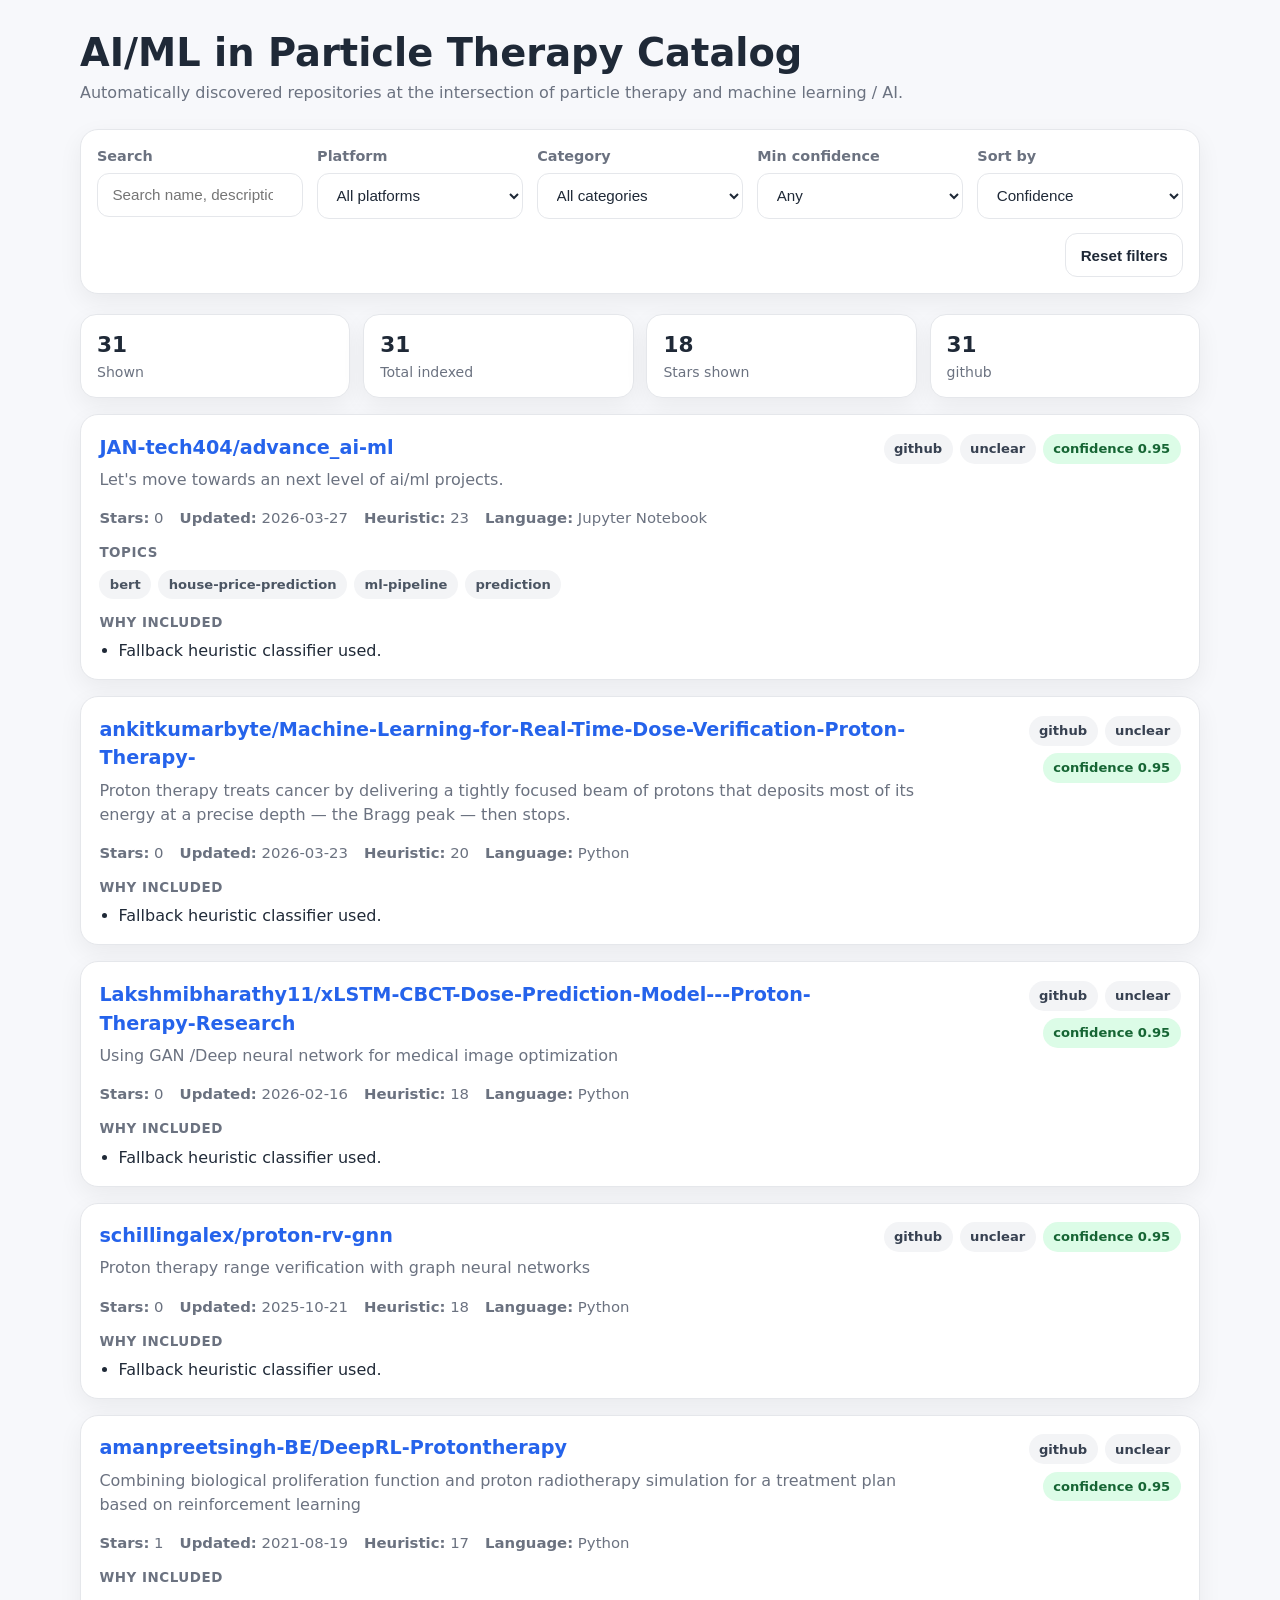
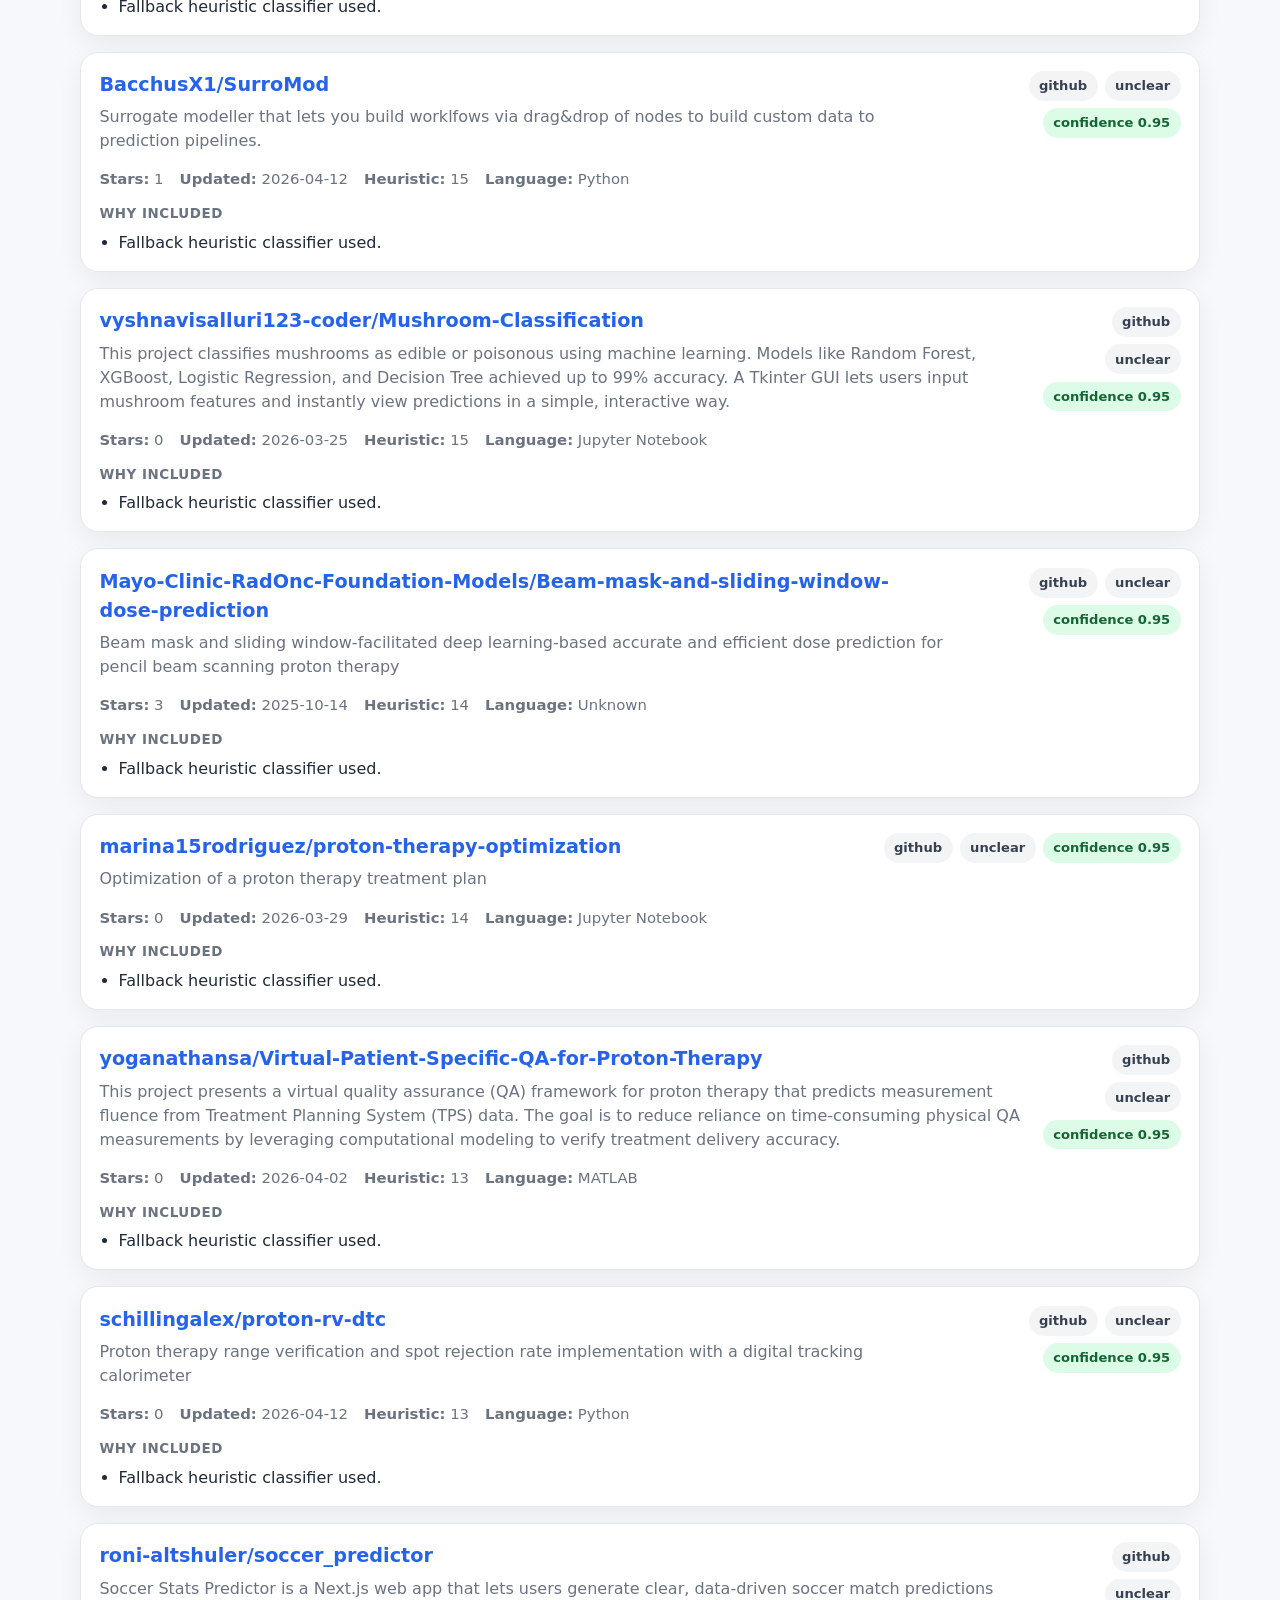
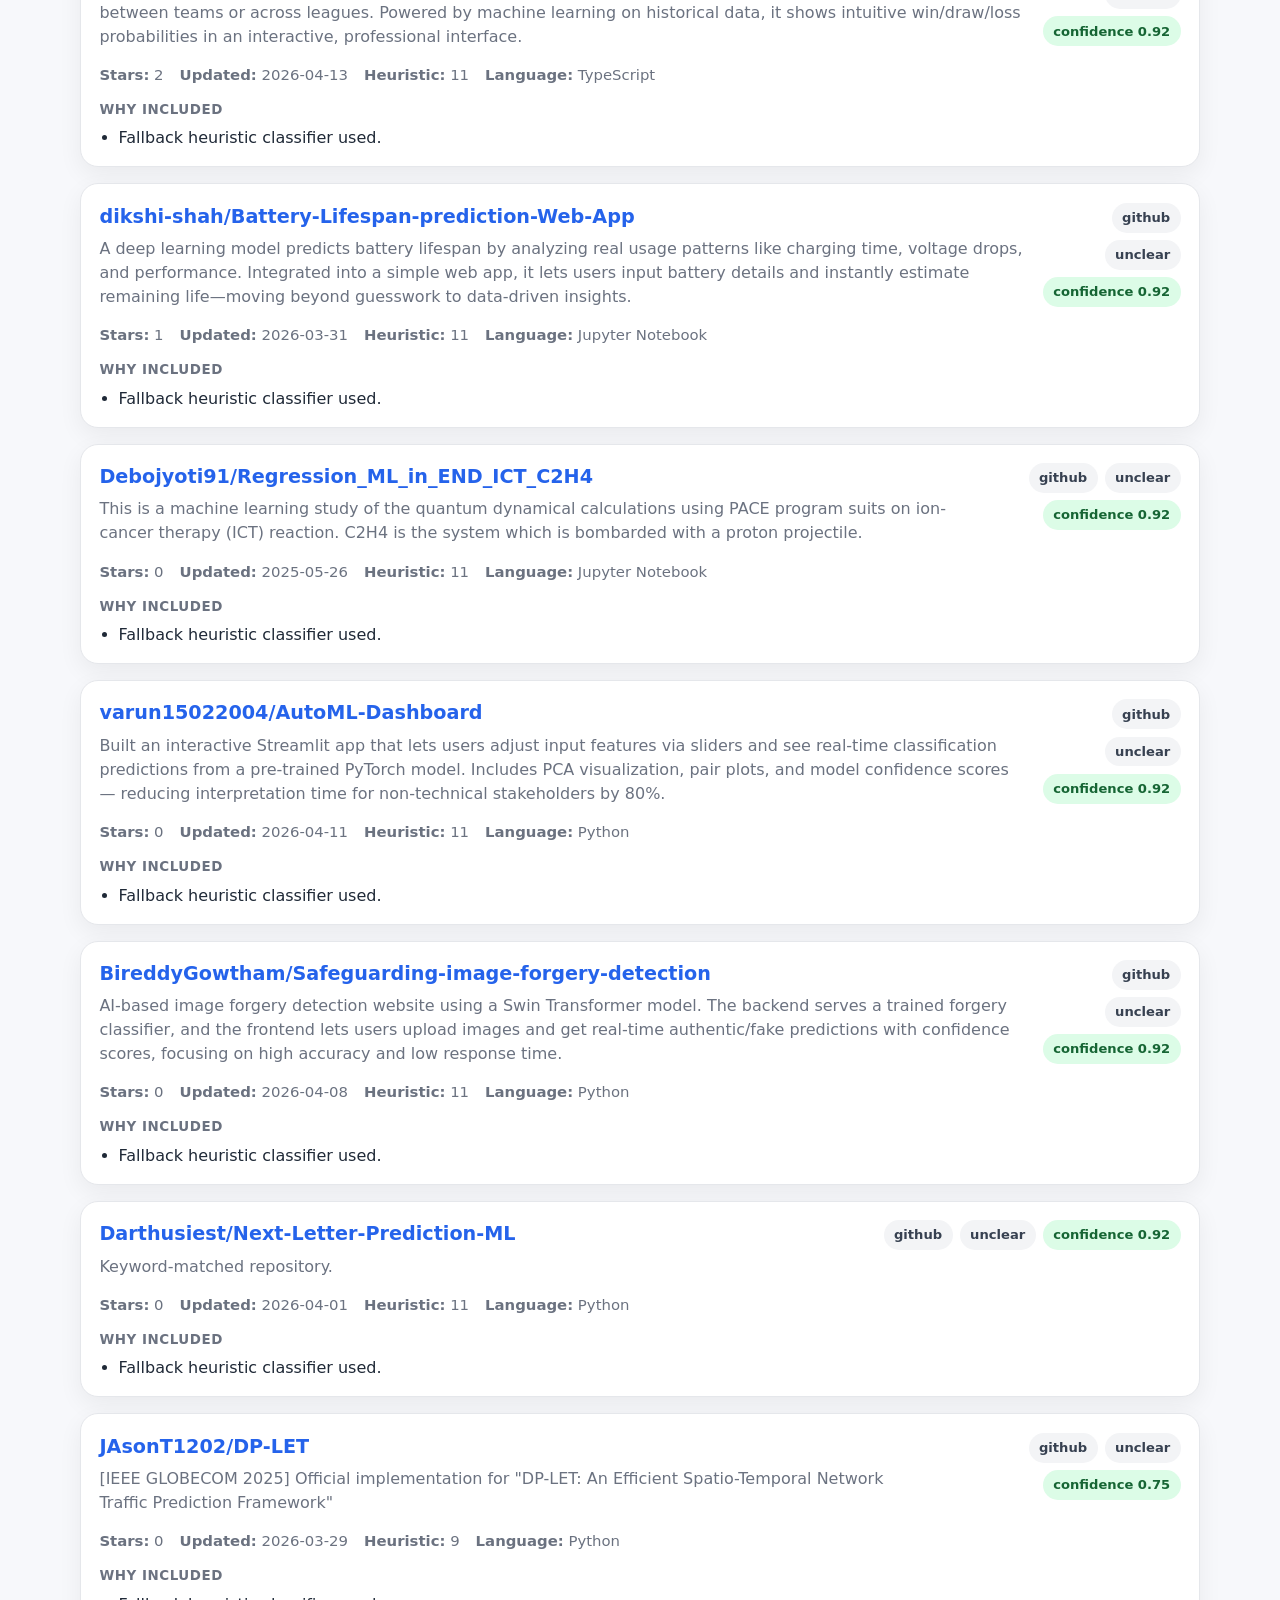
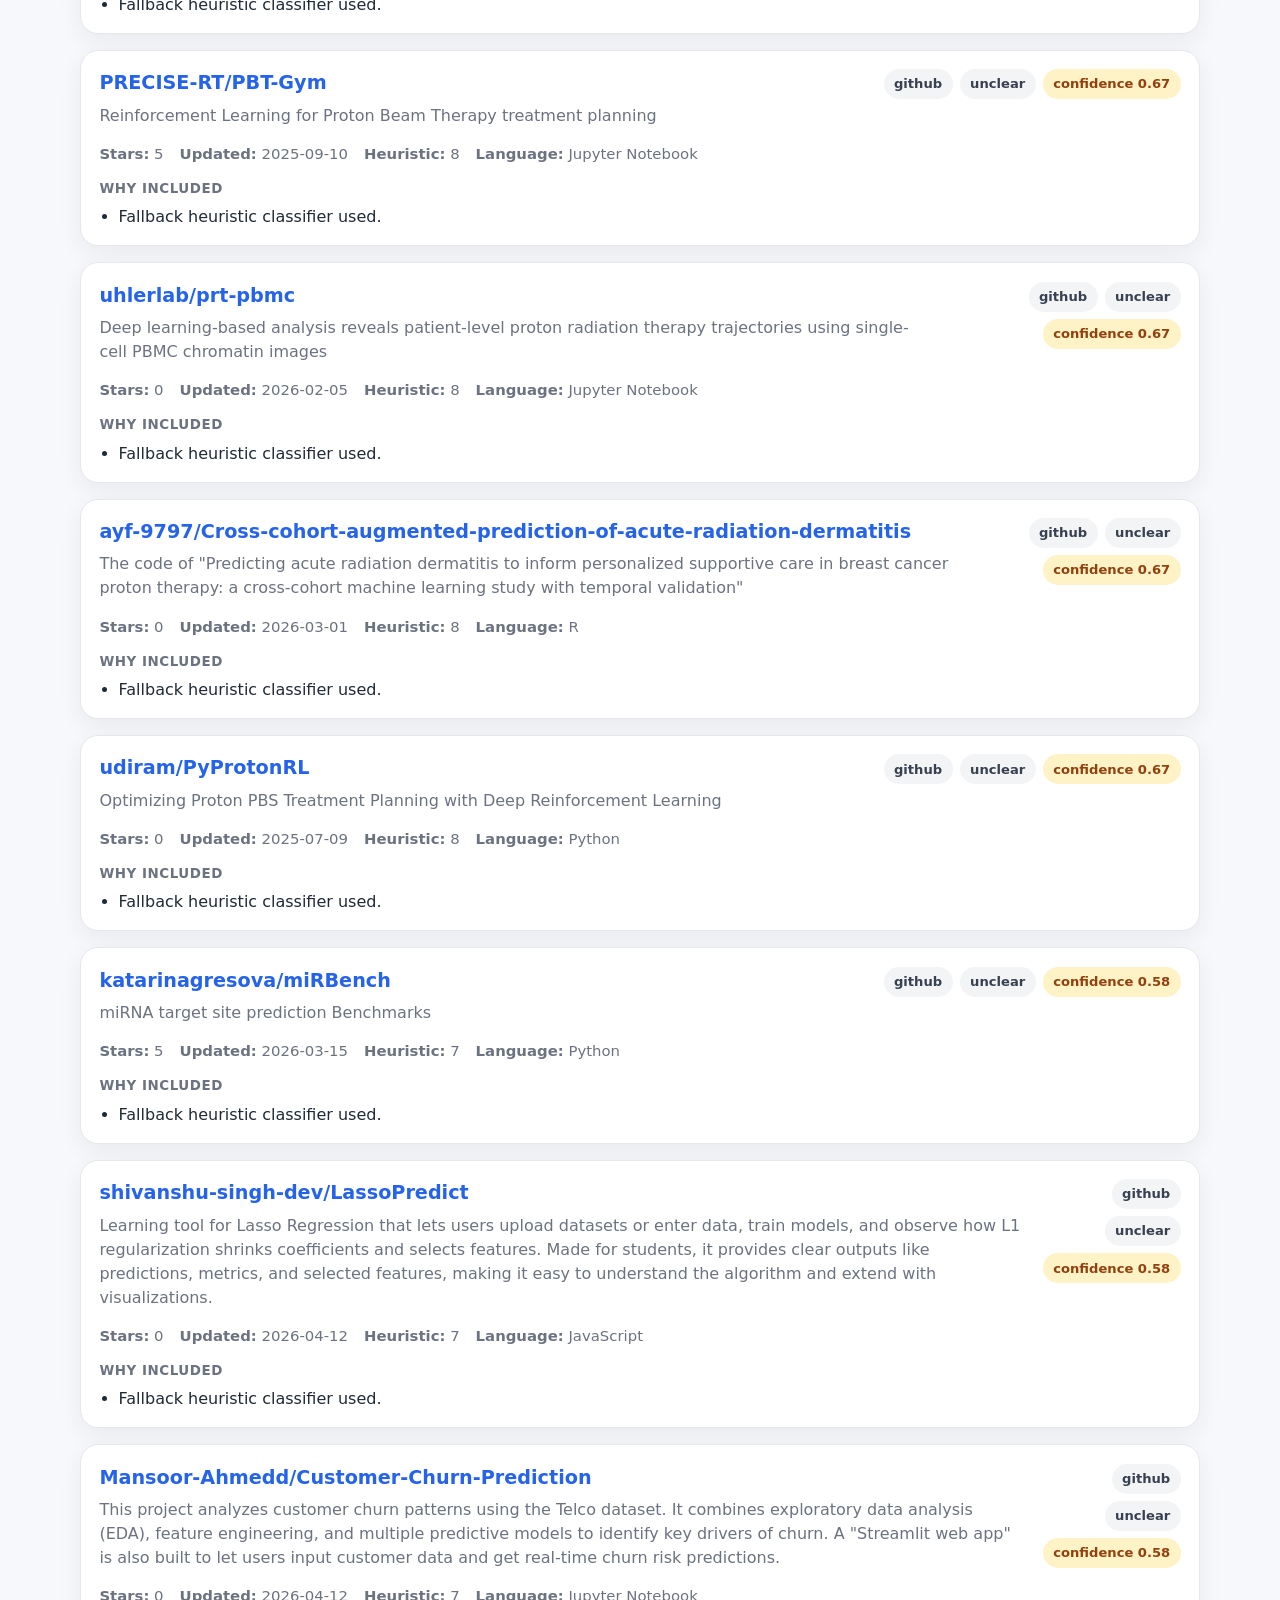
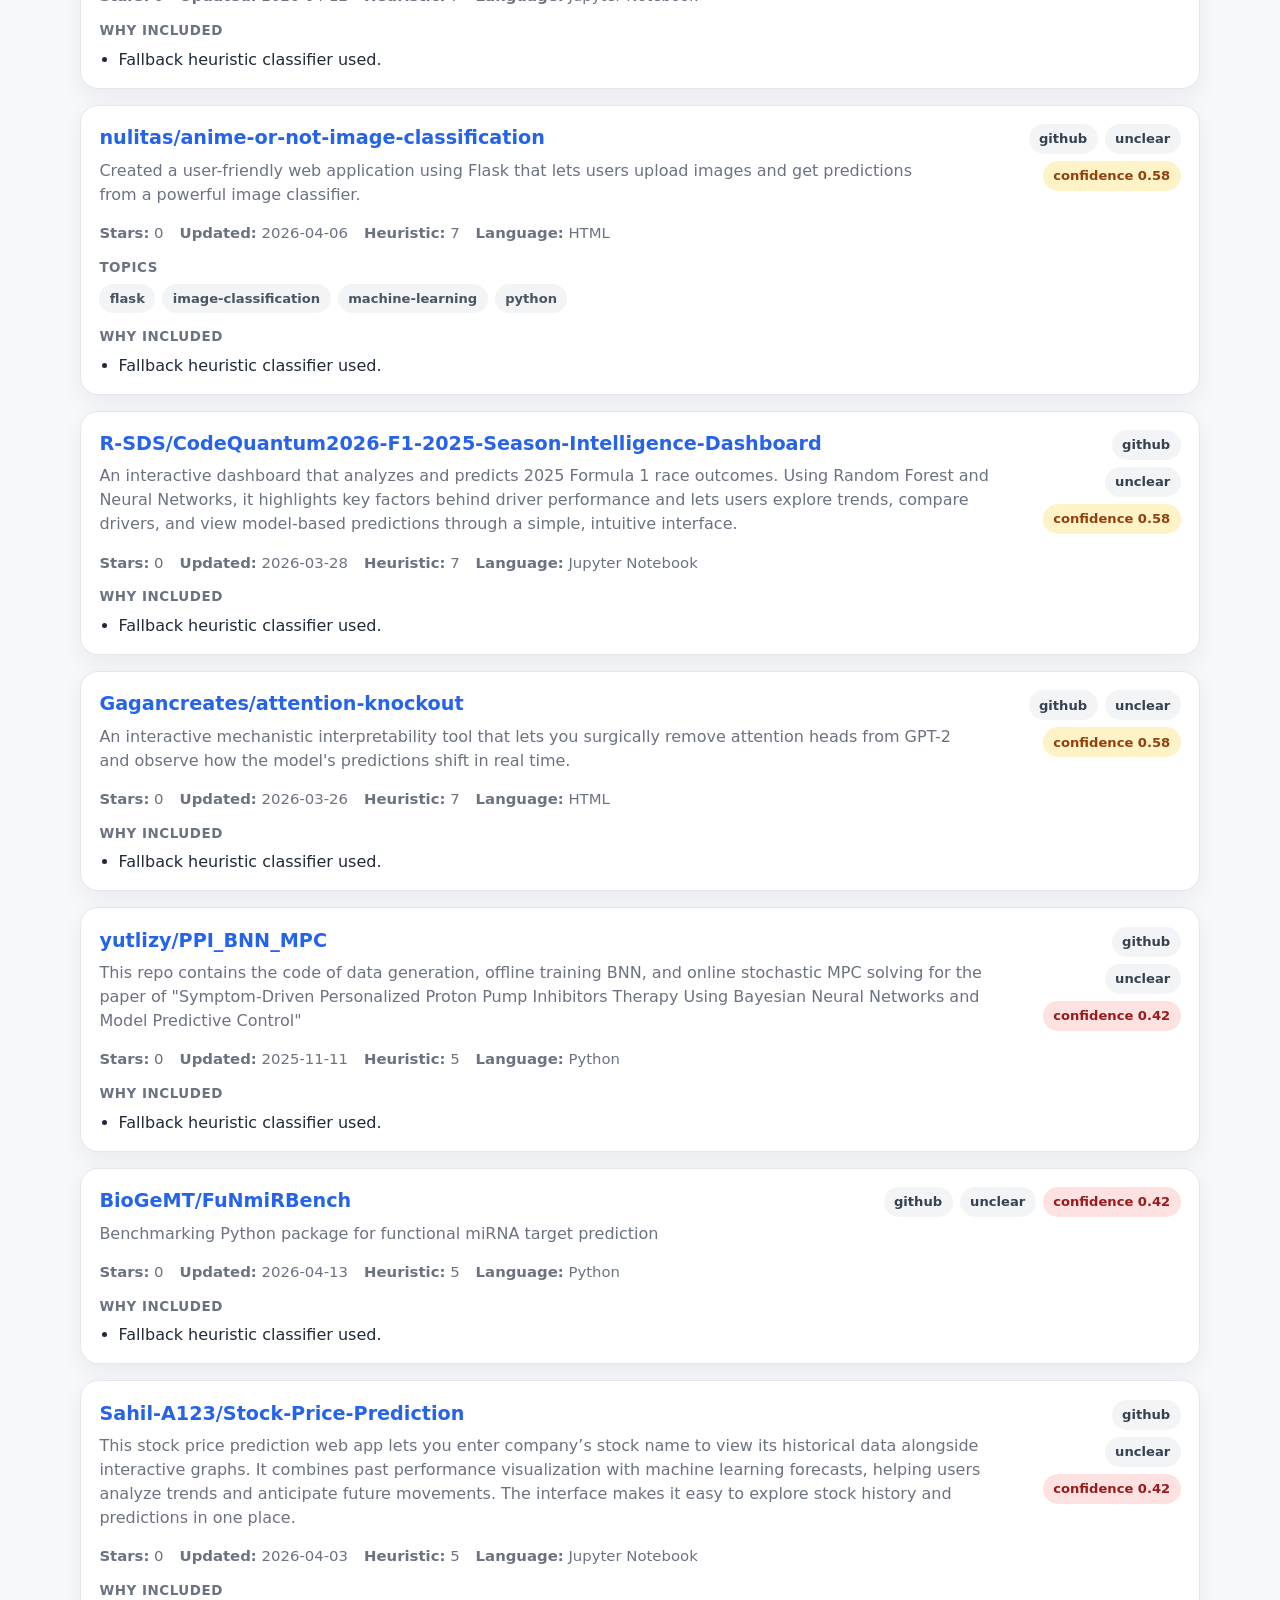
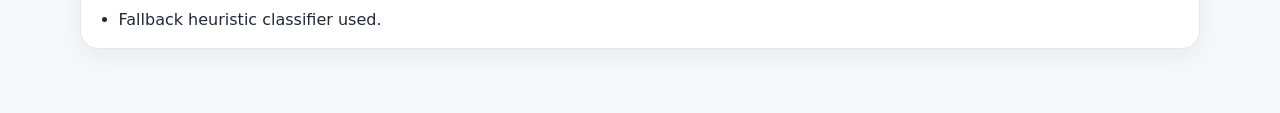
==== site/index.html @ a08bc4a8 "Made the LLM use optional, included settings.yml, improved the sraper search queries." ====
<!doctype html>
<html lang="en">
<head>
  <meta charset="utf-8">
  <meta name="viewport" content="width=device-width,initial-scale=1">
  <title>AI/ML in Particle Therapy Catalog</title>
  <link rel="stylesheet" href="styles.css">
</head>
<body>
  <main class="container">
    <header class="hero">
      <h1>AI/ML in Particle Therapy Catalog</h1>
      <p class="subtitle">
        Automatically discovered repositories at the intersection of particle therapy and machine learning / AI.
      </p>
    </header>

    <section class="toolbar">
      <div class="toolbar-grid">
        <div class="field">
          <label for="search">Search</label>
          <input id="search" type="search" placeholder="Search name, description, topics, categories...">
        </div>

        <div class="field">
          <label for="platformFilter">Platform</label>
          <select id="platformFilter">
            <option value="">All platforms</option>
          </select>
        </div>

        <div class="field">
          <label for="categoryFilter">Category</label>
          <select id="categoryFilter">
            <option value="">All categories</option>
          </select>
        </div>

        <div class="field">
          <label for="confidenceFilter">Min confidence</label>
          <select id="confidenceFilter">
            <option value="0">Any</option>
            <option value="0.25">0.25</option>
            <option value="0.50">0.50</option>
            <option value="0.75">0.75</option>
          </select>
        </div>

        <div class="field">
          <label for="sortBy">Sort by</label>
          <select id="sortBy">
            <option value="confidence">Confidence</option>
            <option value="stars">Stars</option>
            <option value="updated">Last updated</option>
            <option value="heuristic">Heuristic score</option>
            <option value="name">Name</option>
          </select>
        </div>
      </div>

      <div class="toolbar-actions">
        <button id="resetFilters" type="button">Reset filters</button>
      </div>
    </section>

    <section class="stats" id="stats"></section>
    <section class="results" id="results"></section>
  </main>

  <script src="app.js"></script>
</body>
</html>
---- site/styles.css ----
* {
  box-sizing: border-box;
}

:root {
  --bg: #f7f8fb;
  --card: #ffffff;
  --text: #1f2937;
  --muted: #6b7280;
  --border: #e5e7eb;
  --accent: #2563eb;
  --accent-soft: #dbeafe;
  --good: #166534;
  --good-bg: #dcfce7;
  --ok: #92400e;
  --ok-bg: #fef3c7;
  --low: #991b1b;
  --low-bg: #fee2e2;
  --shadow: 0 8px 24px rgba(0, 0, 0, 0.06);
}

html, body {
  margin: 0;
  padding: 0;
  background: var(--bg);
  color: var(--text);
  font-family: Inter, ui-sans-serif, system-ui, -apple-system, BlinkMacSystemFont, "Segoe UI", sans-serif;
}

body {
  line-height: 1.5;
}

.container {
  width: min(1120px, calc(100vw - 2rem));
  margin: 0 auto;
  padding: 2rem 0 4rem;
}

.hero {
  margin-bottom: 1.5rem;
}

.hero h1 {
  margin: 0 0 0.4rem;
  font-size: clamp(1.9rem, 3vw, 2.8rem);
  line-height: 1.1;
}

.subtitle {
  margin: 0;
  color: var(--muted);
  font-size: 1rem;
}

.toolbar {
  background: var(--card);
  border: 1px solid var(--border);
  border-radius: 18px;
  box-shadow: var(--shadow);
  padding: 1rem;
  margin: 1.25rem 0 1.25rem;
}

.toolbar-grid {
  display: grid;
  grid-template-columns: repeat(5, minmax(0, 1fr));
  gap: 0.9rem;
}

.field {
  display: flex;
  flex-direction: column;
  gap: 0.35rem;
}

.field label {
  font-size: 0.9rem;
  color: var(--muted);
  font-weight: 600;
}

input[type="search"],
select,
button {
  border: 1px solid var(--border);
  border-radius: 12px;
  background: #fff;
  padding: 0.78rem 0.9rem;
  font-size: 0.95rem;
  color: var(--text);
}

input[type="search"]:focus,
select:focus,
button:focus {
  outline: 2px solid var(--accent-soft);
  border-color: var(--accent);
}

.toolbar-actions {
  margin-top: 0.9rem;
  display: flex;
  justify-content: flex-end;
}

button {
  cursor: pointer;
  font-weight: 600;
}

button:hover {
  border-color: var(--accent);
}

.stats {
  display: grid;
  grid-template-columns: repeat(auto-fit, minmax(150px, 1fr));
  gap: 0.8rem;
  margin: 0 0 1rem;
}

.stat-card {
  background: var(--card);
  border: 1px solid var(--border);
  border-radius: 16px;
  padding: 0.9rem 1rem;
  box-shadow: var(--shadow);
}

.stat-value {
  font-size: 1.35rem;
  font-weight: 800;
}

.stat-label {
  color: var(--muted);
  font-size: 0.88rem;
}

.results {
  display: grid;
  gap: 1rem;
}

.card {
  background: var(--card);
  border: 1px solid var(--border);
  border-radius: 18px;
  box-shadow: var(--shadow);
  padding: 1.15rem 1.15rem 1rem;
}

.card-header {
  display: flex;
  gap: 1rem;
  justify-content: space-between;
  align-items: flex-start;
}

.repo-name {
  margin: 0 0 0.35rem;
  font-size: 1.2rem;
}

.repo-name a {
  color: var(--accent);
  text-decoration: none;
}

.repo-name a:hover {
  text-decoration: underline;
}

.repo-description {
  margin: 0;
  color: var(--muted);
}

.badges {
  display: flex;
  flex-wrap: wrap;
  gap: 0.45rem;
  justify-content: flex-end;
}

.badge {
  display: inline-flex;
  align-items: center;
  padding: 0.32rem 0.65rem;
  border-radius: 999px;
  background: #f3f4f6;
  color: #374151;
  font-size: 0.82rem;
  font-weight: 700;
  white-space: nowrap;
}

.badge-good {
  background: var(--good-bg);
  color: var(--good);
}

.badge-ok {
  background: var(--ok-bg);
  color: var(--ok);
}

.badge-low {
  background: var(--low-bg);
  color: var(--low);
}

.meta {
  display: flex;
  flex-wrap: wrap;
  gap: 1rem;
  margin: 0.95rem 0 0.5rem;
  color: var(--muted);
  font-size: 0.93rem;
}

.section {
  margin-top: 0.85rem;
}

.section-title {
  font-size: 0.84rem;
  font-weight: 800;
  text-transform: uppercase;
  letter-spacing: 0.04em;
  color: var(--muted);
  margin-bottom: 0.4rem;
}

.chips {
  display: flex;
  flex-wrap: wrap;
  gap: 0.45rem;
}

.chip {
  display: inline-flex;
  align-items: center;
  padding: 0.3rem 0.65rem;
  border-radius: 999px;
  background: var(--accent-soft);
  color: var(--accent);
  font-size: 0.82rem;
  font-weight: 600;
}

.chip.subtle {
  background: #f3f4f6;
  color: #4b5563;
}

.chip.highlight {
  background: #ede9fe;
  color: #6d28d9;
}

.clean-list {
  margin: 0;
  padding-left: 1.2rem;
}

.warning-list {
  color: #92400e;
}

.empty-state {
  background: var(--card);
  border: 1px solid var(--border);
  border-radius: 18px;
  box-shadow: var(--shadow);
  padding: 1.5rem;
  text-align: center;
}

@media (max-width: 960px) {
  .toolbar-grid {
    grid-template-columns: repeat(2, minmax(0, 1fr));
  }

  .card-header {
    flex-direction: column;
  }

  .badges {
    justify-content: flex-start;
  }
}

@media (max-width: 640px) {
  .container {
    width: min(100vw - 1rem, 1120px);
    padding-top: 1rem;
  }

  .toolbar-grid {
    grid-template-columns: 1fr;
  }

  .card {
    padding: 1rem;
  }
}
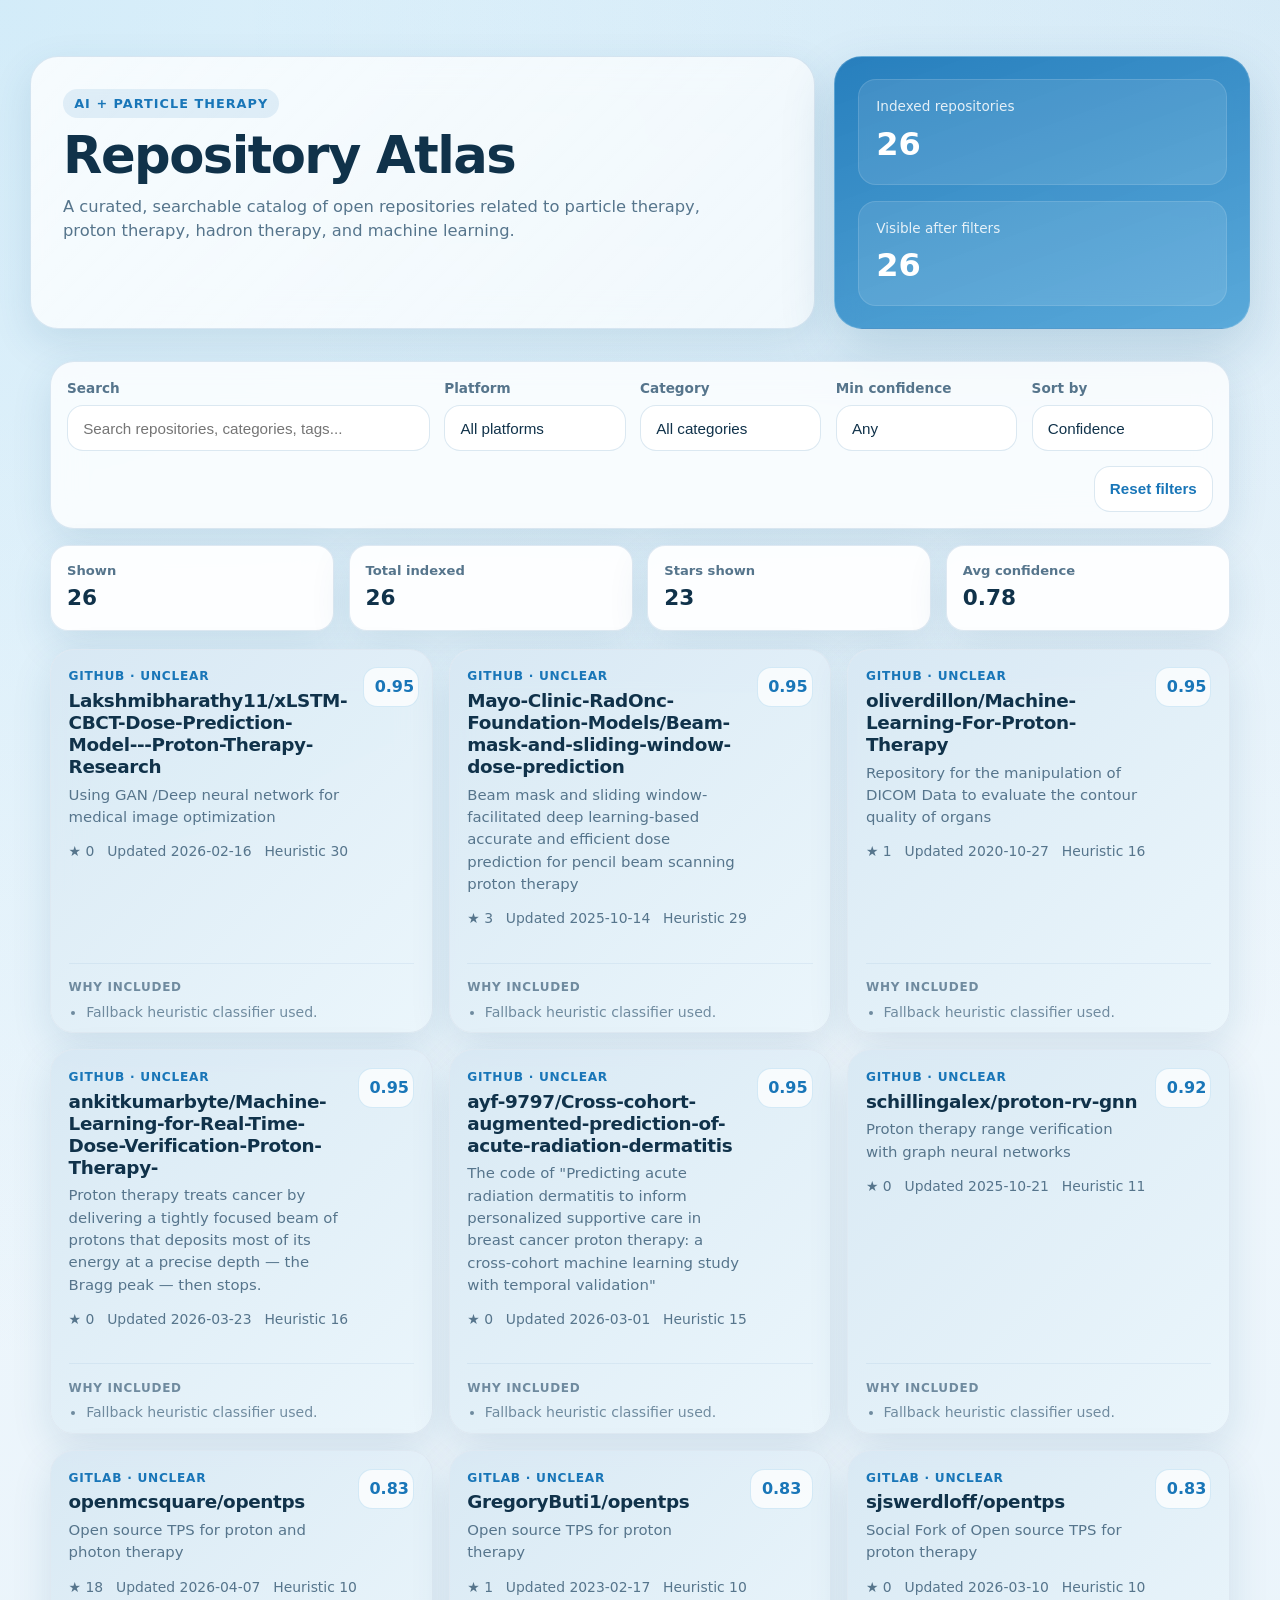
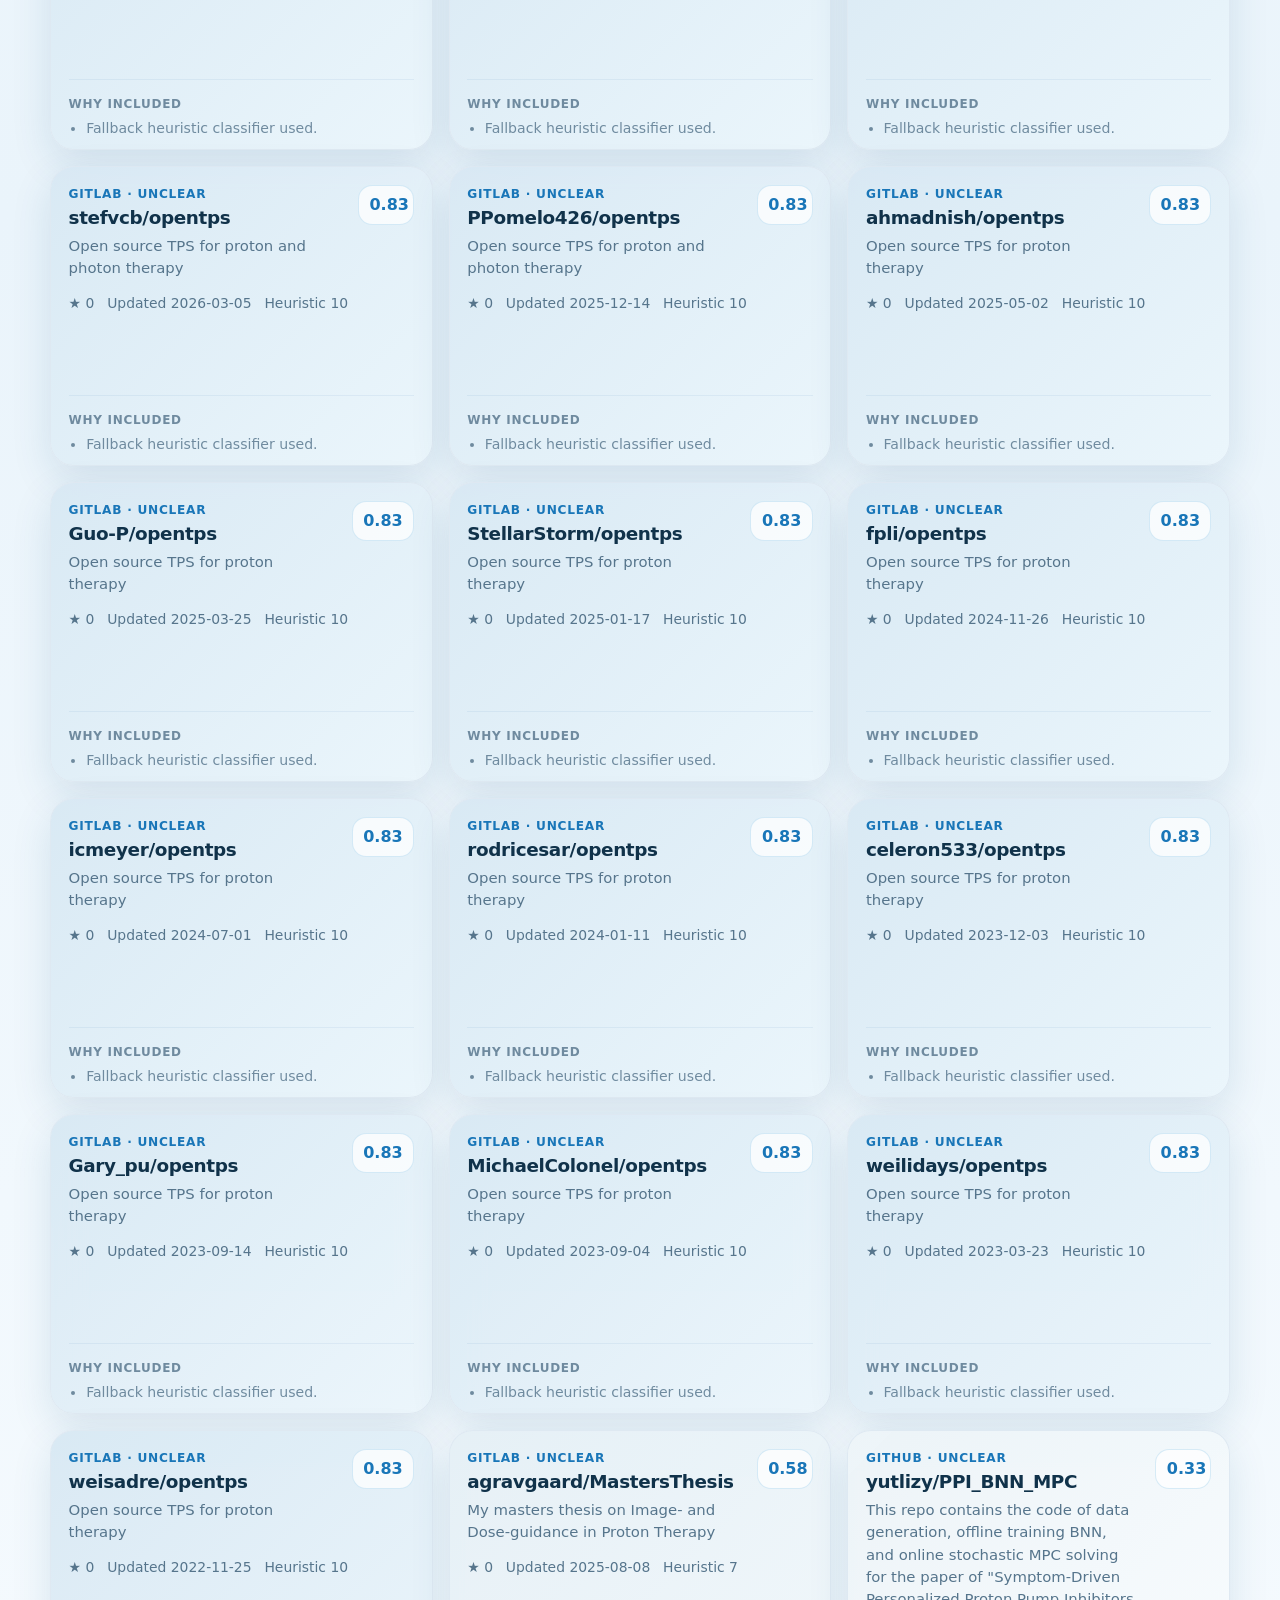
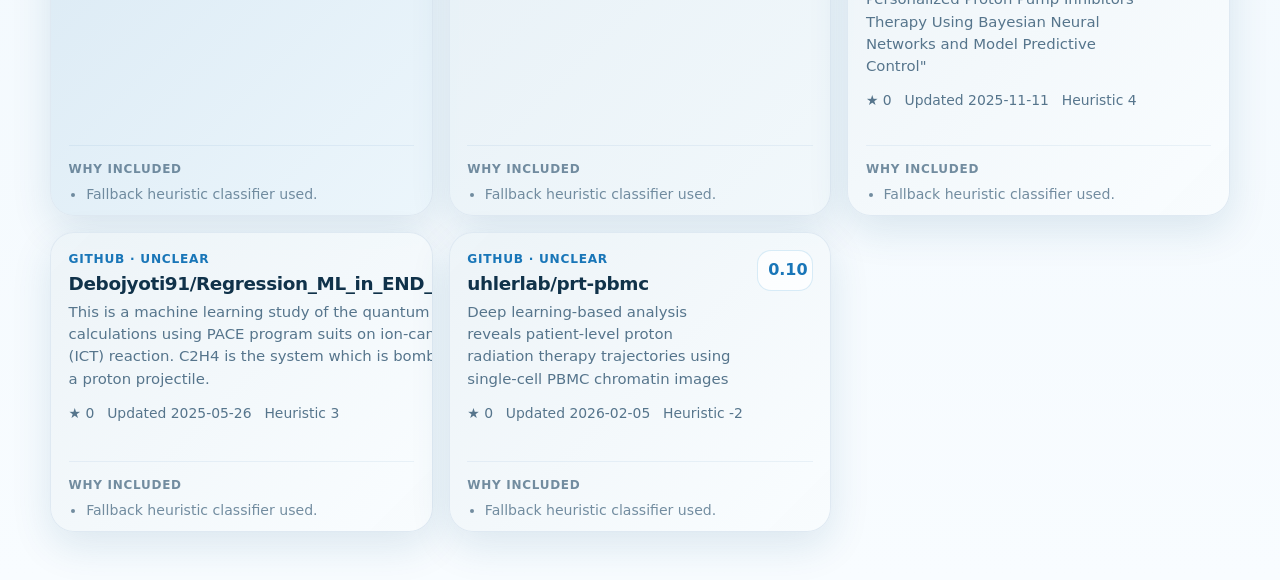
==== commit b65ea7c1: "New scraper and scorer design" ====
--- a/site/index.html
+++ b/site/index.html
@@ -4,68 +4,89 @@
   <meta charset="utf-8">
   <meta name="viewport" content="width=device-width,initial-scale=1">
   <title>AI/ML in Particle Therapy Catalog</title>
+  <meta name="description" content="A curated catalog of repositories at the intersection of particle therapy and AI/ML.">
   <link rel="stylesheet" href="styles.css">
 </head>
 <body>
-  <main class="container">
+  <div class="page-shell">
     <header class="hero">
-      <h1>AI/ML in Particle Therapy Catalog</h1>
-      <p class="subtitle">
-        Automatically discovered repositories at the intersection of particle therapy and machine learning / AI.
-      </p>
+      <div class="hero-inner">
+        <div class="hero-copy">
+          <span class="eyebrow">AI + PARTICLE THERAPY</span>
+          <h1>Repository Atlas</h1>
+          <p class="hero-text">
+            A curated, searchable catalog of open repositories related to particle therapy,
+            proton therapy, hadron therapy, and machine learning.
+          </p>
+        </div>
+
+        <div class="hero-panel">
+          <div class="hero-stat">
+            <span class="hero-stat-label">Indexed repositories</span>
+            <span class="hero-stat-value" id="heroRepoCount">0</span>
+          </div>
+          <div class="hero-stat">
+            <span class="hero-stat-label">Visible after filters</span>
+            <span class="hero-stat-value" id="heroVisibleCount">0</span>
+          </div>
+        </div>
+      </div>
     </header>
 
-    <section class="toolbar">
-      <div class="toolbar-grid">
-        <div class="field">
-          <label for="search">Search</label>
-          <input id="search" type="search" placeholder="Search name, description, topics, categories...">
+    <main class="main-content">
+      <section class="controls">
+        <div class="controls-grid">
+          <label class="control">
+            <span>Search</span>
+            <input id="search" type="search" placeholder="Search repositories, categories, tags...">
+          </label>
+
+          <label class="control">
+            <span>Platform</span>
+            <select id="platformFilter">
+              <option value="">All platforms</option>
+            </select>
+          </label>
+
+          <label class="control">
+            <span>Category</span>
+            <select id="categoryFilter">
+              <option value="">All categories</option>
+            </select>
+          </label>
+
+          <label class="control">
+            <span>Min confidence</span>
+            <select id="confidenceFilter">
+              <option value="0">Any</option>
+              <option value="0.25">0.25</option>
+              <option value="0.50">0.50</option>
+              <option value="0.75">0.75</option>
+            </select>
+          </label>
+
+          <label class="control">
+            <span>Sort by</span>
+            <select id="sortBy">
+              <option value="confidence">Confidence</option>
+              <option value="stars">Stars</option>
+              <option value="updated">Last updated</option>
+              <option value="heuristic">Heuristic score</option>
+              <option value="name">Name</option>
+            </select>
+          </label>
         </div>
 
-        <div class="field">
-          <label for="platformFilter">Platform</label>
-          <select id="platformFilter">
-            <option value="">All platforms</option>
-          </select>
+        <div class="controls-actions">
+          <button id="resetFilters" type="button">Reset filters</button>
         </div>
+      </section>
 
-        <div class="field">
-          <label for="categoryFilter">Category</label>
-          <select id="categoryFilter">
-            <option value="">All categories</option>
-          </select>
-        </div>
+      <section class="stats-bar" id="stats"></section>
 
-        <div class="field">
-          <label for="confidenceFilter">Min confidence</label>
-          <select id="confidenceFilter">
-            <option value="0">Any</option>
-            <option value="0.25">0.25</option>
-            <option value="0.50">0.50</option>
-            <option value="0.75">0.75</option>
-          </select>
-        </div>
-
-        <div class="field">
-          <label for="sortBy">Sort by</label>
-          <select id="sortBy">
-            <option value="confidence">Confidence</option>
-            <option value="stars">Stars</option>
-            <option value="updated">Last updated</option>
-            <option value="heuristic">Heuristic score</option>
-            <option value="name">Name</option>
-          </select>
-        </div>
-      </div>
-
-      <div class="toolbar-actions">
-        <button id="resetFilters" type="button">Reset filters</button>
-      </div>
-    </section>
-
-    <section class="stats" id="stats"></section>
-    <section class="results" id="results"></section>
-  </main>
+      <section class="cards-grid" id="results"></section>
+    </main>
+  </div>
 
   <script src="app.js"></script>
 </body>
--- a/site/styles.css
+++ b/site/styles.css
@@ -3,237 +3,335 @@
 }
 
 :root {
-  --bg: #f7f8fb;
-  --card: #ffffff;
-  --text: #1f2937;
-  --muted: #6b7280;
-  --border: #e5e7eb;
-  --accent: #2563eb;
-  --accent-soft: #dbeafe;
-  --good: #166534;
-  --good-bg: #dcfce7;
-  --ok: #92400e;
-  --ok-bg: #fef3c7;
-  --low: #991b1b;
-  --low-bg: #fee2e2;
-  --shadow: 0 8px 24px rgba(0, 0, 0, 0.06);
+  --bg-0: #f3f9fd;
+  --bg-1: #eaf4fb;
+  --bg-2: #dcecf8;
+  --surface: rgba(255, 255, 255, 0.78);
+  --surface-strong: rgba(255, 255, 255, 0.92);
+  --border: rgba(80, 132, 180, 0.18);
+  --text: #10324a;
+  --muted: #56758c;
+  --primary: #1976b8;
+  --primary-2: #2f94d1;
+  --primary-3: #79bfe8;
+  --shadow: 0 14px 40px rgba(19, 83, 126, 0.12);
+  --shadow-strong: 0 22px 54px rgba(19, 83, 126, 0.18);
+  --high-bg: linear-gradient(135deg, rgba(22, 118, 184, 0.16), rgba(121, 191, 232, 0.14));
+  --mid-bg: linear-gradient(135deg, rgba(30, 116, 170, 0.11), rgba(123, 187, 220, 0.10));
+  --low-bg: linear-gradient(135deg, rgba(111, 164, 197, 0.12), rgba(221, 241, 252, 0.18));
 }
 
 html, body {
   margin: 0;
   padding: 0;
-  background: var(--bg);
+  font-family: Inter, ui-sans-serif, system-ui, -apple-system, BlinkMacSystemFont, "Segoe UI", sans-serif;
   color: var(--text);
-  font-family: Inter, ui-sans-serif, system-ui, -apple-system, BlinkMacSystemFont, "Segoe UI", sans-serif;
+  background:
+    radial-gradient(circle at top left, rgba(151, 211, 241, 0.35), transparent 34%),
+    radial-gradient(circle at top right, rgba(92, 171, 219, 0.18), transparent 26%),
+    linear-gradient(180deg, var(--bg-0), var(--bg-1) 48%, #f8fcff);
 }
 
 body {
   line-height: 1.5;
 }
 
-.container {
-  width: min(1120px, calc(100vw - 2rem));
+.page-shell {
+  min-height: 100vh;
+}
+
+.hero {
+  padding: 3.5rem 1.25rem 2rem;
+}
+
+.hero-inner {
+  max-width: 1220px;
   margin: 0 auto;
-  padding: 2rem 0 4rem;
-}
-
-.hero {
-  margin-bottom: 1.5rem;
-}
-
-.hero h1 {
-  margin: 0 0 0.4rem;
-  font-size: clamp(1.9rem, 3vw, 2.8rem);
-  line-height: 1.1;
-}
-
-.subtitle {
+  display: grid;
+  grid-template-columns: 1.7fr 0.9fr;
+  gap: 1.2rem;
+  align-items: stretch;
+}
+
+.hero-copy,
+.hero-panel,
+.controls,
+.stat-pill,
+.repo-card,
+.empty-state {
+  backdrop-filter: blur(16px);
+  -webkit-backdrop-filter: blur(16px);
+}
+
+.hero-copy {
+  background: linear-gradient(135deg, rgba(255,255,255,0.78), rgba(255,255,255,0.62));
+  border: 1px solid var(--border);
+  border-radius: 28px;
+  box-shadow: var(--shadow);
+  padding: 2rem 2rem 1.8rem;
+}
+
+.eyebrow {
+  display: inline-block;
+  margin-bottom: 0.65rem;
+  padding: 0.32rem 0.7rem;
+  border-radius: 999px;
+  background: rgba(25, 118, 184, 0.10);
+  color: var(--primary);
+  font-size: 0.8rem;
+  font-weight: 800;
+  letter-spacing: 0.08em;
+}
+
+.hero-copy h1 {
   margin: 0;
-  color: var(--muted);
-  font-size: 1rem;
-}
-
-.toolbar {
-  background: var(--card);
+  font-size: clamp(2.2rem, 4vw, 4rem);
+  line-height: 1.02;
+  letter-spacing: -0.03em;
+}
+
+.hero-text {
+  max-width: 62ch;
+  margin: 0.85rem 0 0;
+  color: var(--muted);
+  font-size: 1.02rem;
+}
+
+.hero-panel {
+  background: linear-gradient(160deg, rgba(25, 118, 184, 0.93), rgba(72, 160, 213, 0.88));
+  border: 1px solid rgba(255,255,255,0.16);
+  border-radius: 28px;
+  box-shadow: var(--shadow-strong);
+  padding: 1.4rem;
+  color: white;
+  display: grid;
+  gap: 1rem;
+  align-content: center;
+}
+
+.hero-stat {
+  border-radius: 18px;
+  background: rgba(255,255,255,0.10);
+  padding: 1rem 1.1rem;
+  border: 1px solid rgba(255,255,255,0.12);
+}
+
+.hero-stat-label {
+  display: block;
+  opacity: 0.85;
+  font-size: 0.85rem;
+}
+
+.hero-stat-value {
+  display: block;
+  font-size: 2rem;
+  font-weight: 800;
+  margin-top: 0.18rem;
+}
+
+.main-content {
+  max-width: 1220px;
+  margin: 0 auto;
+  padding: 0 1.25rem 3rem;
+}
+
+.controls {
+  background: var(--surface);
+  border: 1px solid var(--border);
+  border-radius: 24px;
+  box-shadow: var(--shadow);
+  padding: 1rem;
+}
+
+.controls-grid {
+  display: grid;
+  grid-template-columns: 2fr 1fr 1fr 1fr 1fr;
+  gap: 0.9rem;
+}
+
+.control {
+  display: flex;
+  flex-direction: column;
+  gap: 0.4rem;
+}
+
+.control span {
+  font-size: 0.85rem;
+  color: var(--muted);
+  font-weight: 700;
+}
+
+input[type="search"],
+select,
+button {
+  appearance: none;
+  border: 1px solid rgba(92, 151, 193, 0.22);
+  background: rgba(255,255,255,0.92);
+  color: var(--text);
+  border-radius: 16px;
+  padding: 0.85rem 0.95rem;
+  font-size: 0.95rem;
+  transition: border-color 160ms ease, box-shadow 160ms ease, transform 160ms ease;
+}
+
+input[type="search"]:focus,
+select:focus,
+button:focus {
+  outline: none;
+  border-color: var(--primary-2);
+  box-shadow: 0 0 0 4px rgba(47, 148, 209, 0.12);
+}
+
+.controls-actions {
+  display: flex;
+  justify-content: flex-end;
+  margin-top: 0.9rem;
+}
+
+button {
+  cursor: pointer;
+  font-weight: 700;
+  color: var(--primary);
+}
+
+button:hover {
+  transform: translateY(-1px);
+}
+
+.stats-bar {
+  display: grid;
+  grid-template-columns: repeat(4, minmax(0, 1fr));
+  gap: 0.9rem;
+  margin: 1rem 0 1.1rem;
+}
+
+.stat-pill {
+  background: var(--surface-strong);
   border: 1px solid var(--border);
   border-radius: 18px;
   box-shadow: var(--shadow);
-  padding: 1rem;
-  margin: 1.25rem 0 1.25rem;
-}
-
-.toolbar-grid {
-  display: grid;
-  grid-template-columns: repeat(5, minmax(0, 1fr));
-  gap: 0.9rem;
-}
-
-.field {
-  display: flex;
-  flex-direction: column;
-  gap: 0.35rem;
-}
-
-.field label {
-  font-size: 0.9rem;
-  color: var(--muted);
-  font-weight: 600;
-}
-
-input[type="search"],
-select,
-button {
-  border: 1px solid var(--border);
-  border-radius: 12px;
-  background: #fff;
-  padding: 0.78rem 0.9rem;
-  font-size: 0.95rem;
-  color: var(--text);
-}
-
-input[type="search"]:focus,
-select:focus,
-button:focus {
-  outline: 2px solid var(--accent-soft);
-  border-color: var(--accent);
-}
-
-.toolbar-actions {
-  margin-top: 0.9rem;
-  display: flex;
-  justify-content: flex-end;
-}
-
-button {
-  cursor: pointer;
-  font-weight: 600;
-}
-
-button:hover {
-  border-color: var(--accent);
-}
-
-.stats {
-  display: grid;
-  grid-template-columns: repeat(auto-fit, minmax(150px, 1fr));
-  gap: 0.8rem;
-  margin: 0 0 1rem;
-}
-
-.stat-card {
-  background: var(--card);
-  border: 1px solid var(--border);
-  border-radius: 16px;
-  padding: 0.9rem 1rem;
-  box-shadow: var(--shadow);
-}
-
-.stat-value {
-  font-size: 1.35rem;
-  font-weight: 800;
+  padding: 0.95rem 1rem;
 }
 
 .stat-label {
-  color: var(--muted);
-  font-size: 0.88rem;
-}
-
-.results {
-  display: grid;
-  gap: 1rem;
-}
-
-.card {
-  background: var(--card);
-  border: 1px solid var(--border);
-  border-radius: 18px;
-  box-shadow: var(--shadow);
-  padding: 1.15rem 1.15rem 1rem;
-}
-
-.card-header {
-  display: flex;
-  gap: 1rem;
-  justify-content: space-between;
-  align-items: flex-start;
-}
-
-.repo-name {
-  margin: 0 0 0.35rem;
-  font-size: 1.2rem;
-}
-
-.repo-name a {
-  color: var(--accent);
-  text-decoration: none;
-}
-
-.repo-name a:hover {
-  text-decoration: underline;
-}
-
-.repo-description {
-  margin: 0;
-  color: var(--muted);
-}
-
-.badges {
-  display: flex;
-  flex-wrap: wrap;
-  gap: 0.45rem;
-  justify-content: flex-end;
-}
-
-.badge {
-  display: inline-flex;
-  align-items: center;
-  padding: 0.32rem 0.65rem;
-  border-radius: 999px;
-  background: #f3f4f6;
-  color: #374151;
+  display: block;
+  color: var(--muted);
   font-size: 0.82rem;
   font-weight: 700;
-  white-space: nowrap;
-}
-
-.badge-good {
-  background: var(--good-bg);
-  color: var(--good);
-}
-
-.badge-ok {
-  background: var(--ok-bg);
-  color: var(--ok);
-}
-
-.badge-low {
+}
+
+.stat-value {
+  display: block;
+  font-size: 1.35rem;
+  font-weight: 800;
+  margin-top: 0.1rem;
+}
+
+.cards-grid {
+  display: grid;
+  grid-template-columns: repeat(auto-fill, minmax(310px, 1fr));
+  gap: 1rem;
+}
+
+.repo-card {
+  position: relative;
+  display: flex;
+  flex-direction: column;
+  gap: 0.8rem;
+  min-height: 300px;
+  text-decoration: none;
+  color: inherit;
+  padding: 1.1rem;
+  border-radius: 24px;
+  border: 1px solid var(--border);
+  background: var(--surface-strong);
+  box-shadow: var(--shadow);
+  overflow: hidden;
+  transition:
+    transform 220ms ease,
+    box-shadow 220ms ease,
+    border-color 220ms ease;
+}
+
+.repo-card::before {
+  content: "";
+  position: absolute;
+  inset: 0;
+  opacity: 1;
+  z-index: 0;
+}
+
+.repo-card > * {
+  position: relative;
+  z-index: 1;
+}
+
+.repo-card.tone-high::before {
+  background: var(--high-bg);
+}
+
+.repo-card.tone-mid::before {
+  background: var(--mid-bg);
+}
+
+.repo-card.tone-low::before {
   background: var(--low-bg);
-  color: var(--low);
-}
-
-.meta {
+}
+
+.repo-card:hover {
+  transform: translateY(-6px);
+  box-shadow: var(--shadow-strong);
+  border-color: rgba(47, 148, 209, 0.32);
+}
+
+.repo-card-top {
+  display: flex;
+  justify-content: space-between;
+  gap: 1rem;
+  align-items: flex-start;
+}
+
+.repo-kicker {
+  color: var(--primary);
+  font-size: 0.76rem;
+  font-weight: 800;
+  letter-spacing: 0.06em;
+  text-transform: uppercase;
+}
+
+.repo-title {
+  margin: 0.28rem 0 0.35rem;
+  font-size: 1.15rem;
+  line-height: 1.2;
+  letter-spacing: -0.02em;
+}
+
+.repo-summary {
+  margin: 0;
+  color: var(--muted);
+  font-size: 0.93rem;
+}
+
+.confidence-badge {
+  min-width: 56px;
+  text-align: center;
+  padding: 0.45rem 0.65rem;
+  border-radius: 14px;
+  background: rgba(255,255,255,0.72);
+  border: 1px solid rgba(47, 148, 209, 0.18);
+  font-weight: 800;
+  color: var(--primary);
+}
+
+.repo-meta-row {
   display: flex;
   flex-wrap: wrap;
-  gap: 1rem;
-  margin: 0.95rem 0 0.5rem;
-  color: var(--muted);
-  font-size: 0.93rem;
-}
-
-.section {
-  margin-top: 0.85rem;
-}
-
-.section-title {
-  font-size: 0.84rem;
-  font-weight: 800;
-  text-transform: uppercase;
-  letter-spacing: 0.04em;
-  color: var(--muted);
-  margin-bottom: 0.4rem;
-}
-
-.chips {
+  gap: 0.8rem;
+  color: var(--muted);
+  font-size: 0.87rem;
+}
+
+.chip-row {
   display: flex;
   flex-wrap: wrap;
   gap: 0.45rem;
@@ -242,67 +340,128 @@
 .chip {
   display: inline-flex;
   align-items: center;
-  padding: 0.3rem 0.65rem;
   border-radius: 999px;
-  background: var(--accent-soft);
-  color: var(--accent);
-  font-size: 0.82rem;
-  font-weight: 600;
-}
-
-.chip.subtle {
-  background: #f3f4f6;
-  color: #4b5563;
-}
-
-.chip.highlight {
-  background: #ede9fe;
-  color: #6d28d9;
-}
-
-.clean-list {
+  padding: 0.32rem 0.62rem;
+  font-size: 0.79rem;
+  font-weight: 700;
+}
+
+.chip-primary {
+  background: rgba(25, 118, 184, 0.12);
+  color: var(--primary);
+}
+
+.chip-subtle {
+  background: rgba(255,255,255,0.7);
+  color: #4f6a7d;
+  border: 1px solid rgba(80, 132, 180, 0.12);
+}
+
+.hover-panel {
+  margin-top: auto;
+  border-top: 1px solid rgba(80, 132, 180, 0.12);
+  padding-top: 0.9rem;
+  opacity: 0.82;
+  transform: translateY(8px);
+  transition: opacity 220ms ease, transform 220ms ease;
+}
+
+.repo-card:hover .hover-panel {
+  opacity: 1;
+  transform: translateY(0);
+}
+
+.hover-block + .hover-block {
+  margin-top: 0.7rem;
+}
+
+.hover-label {
+  font-size: 0.75rem;
+  font-weight: 800;
+  text-transform: uppercase;
+  letter-spacing: 0.06em;
+  color: var(--muted);
+  margin-bottom: 0.35rem;
+}
+
+.hover-list {
   margin: 0;
-  padding-left: 1.2rem;
+  padding-left: 1.1rem;
+  color: var(--muted);
+  font-size: 0.88rem;
 }
 
 .warning-list {
-  color: #92400e;
+  color: #946b21;
+}
+
+.hover-note {
+  margin: 0;
+  color: var(--muted);
+  font-size: 0.9rem;
 }
 
 .empty-state {
-  background: var(--card);
+  grid-column: 1 / -1;
+  background: var(--surface-strong);
   border: 1px solid var(--border);
-  border-radius: 18px;
+  border-radius: 24px;
+  padding: 1.6rem;
+  text-align: center;
   box-shadow: var(--shadow);
-  padding: 1.5rem;
-  text-align: center;
-}
-
-@media (max-width: 960px) {
-  .toolbar-grid {
-    grid-template-columns: repeat(2, minmax(0, 1fr));
-  }
-
-  .card-header {
+}
+
+.empty-state h2 {
+  margin-top: 0;
+}
+
+.empty-state p {
+  margin-bottom: 0;
+  color: var(--muted);
+}
+
+@media (max-width: 980px) {
+  .hero-inner {
+    grid-template-columns: 1fr;
+  }
+
+  .controls-grid {
+    grid-template-columns: 1fr 1fr;
+  }
+
+  .stats-bar {
+    grid-template-columns: 1fr 1fr;
+  }
+}
+
+@media (max-width: 640px) {
+  .hero {
+    padding-top: 1.5rem;
+  }
+
+  .hero-copy,
+  .hero-panel,
+  .controls {
+    border-radius: 20px;
+  }
+
+  .controls-grid {
+    grid-template-columns: 1fr;
+  }
+
+  .stats-bar {
+    grid-template-columns: 1fr;
+  }
+
+  .cards-grid {
+    grid-template-columns: 1fr;
+  }
+
+  .repo-card {
+    min-height: 280px;
+  }
+
+  .repo-card-top {
     flex-direction: column;
   }
-
-  .badges {
-    justify-content: flex-start;
-  }
-}
-
-@media (max-width: 640px) {
-  .container {
-    width: min(100vw - 1rem, 1120px);
-    padding-top: 1rem;
-  }
-
-  .toolbar-grid {
-    grid-template-columns: 1fr;
-  }
-
-  .card {
-    padding: 1rem;
-  }
-}
+}
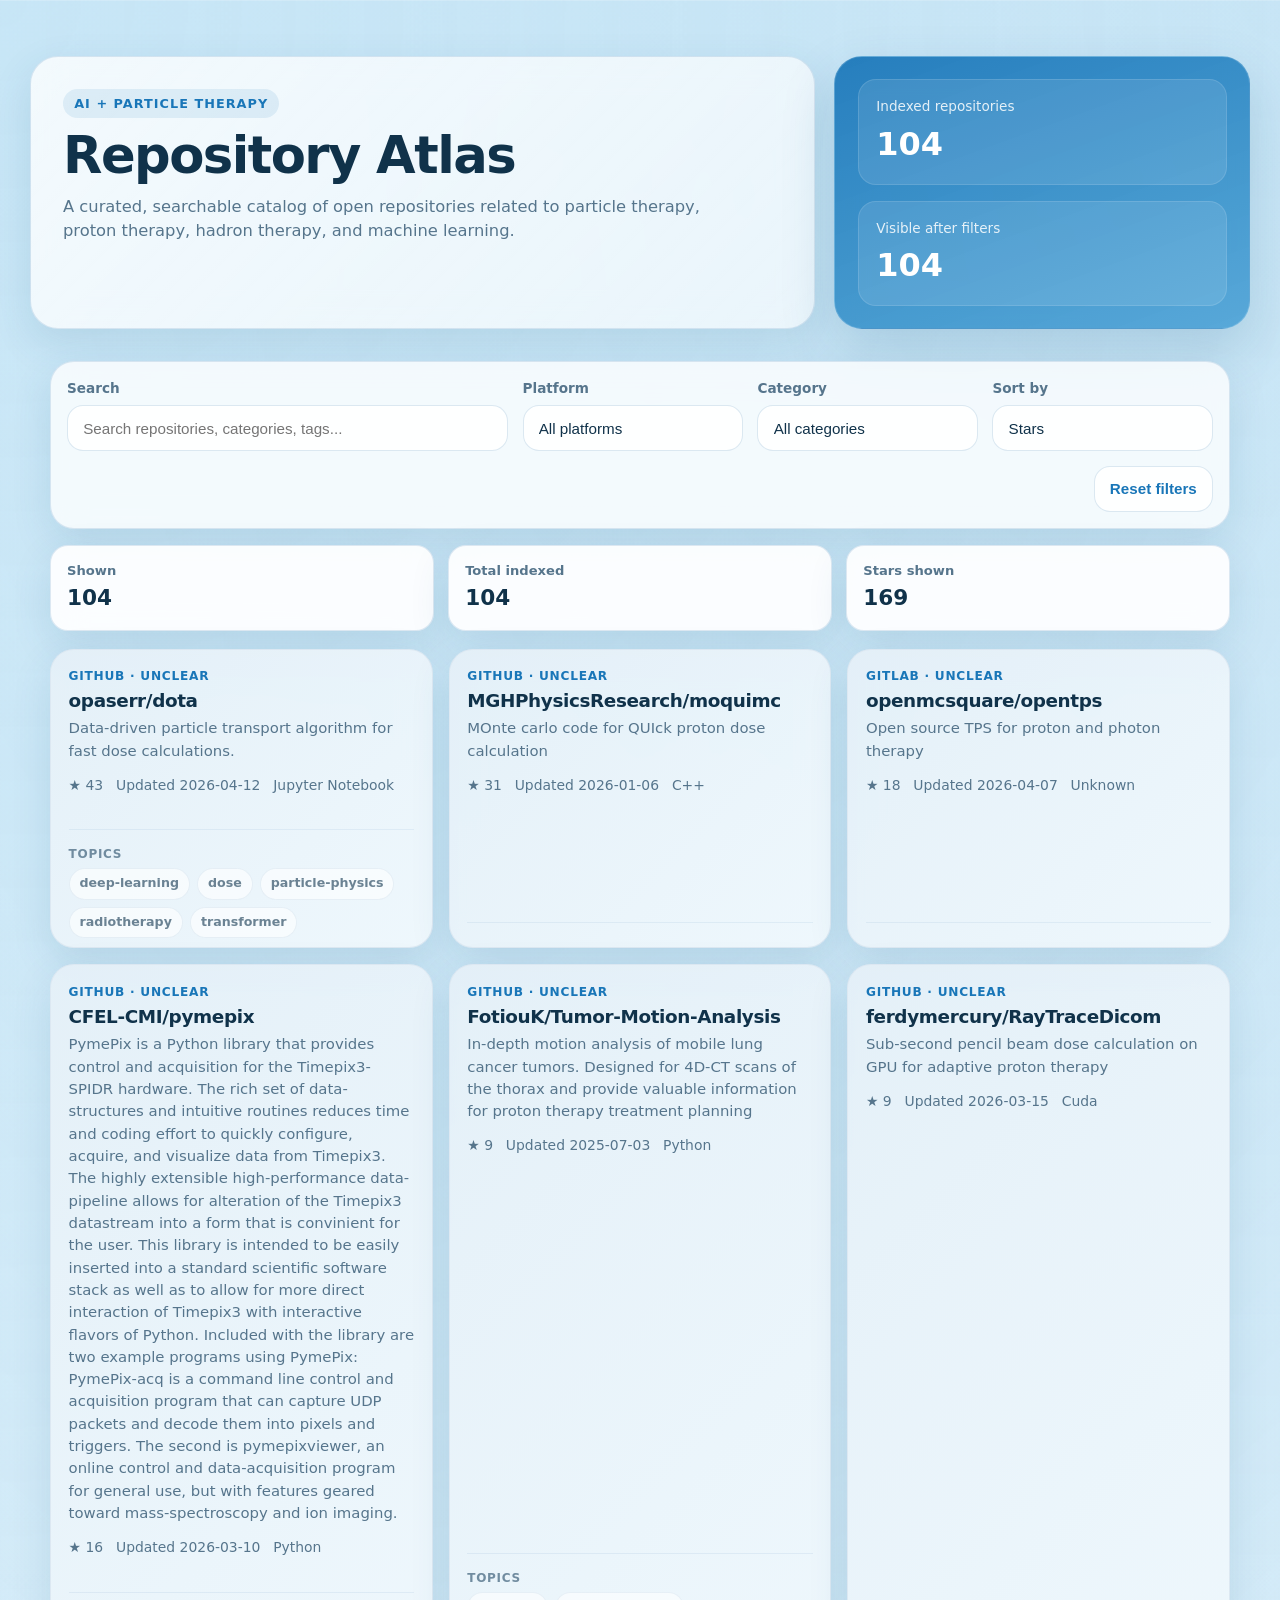
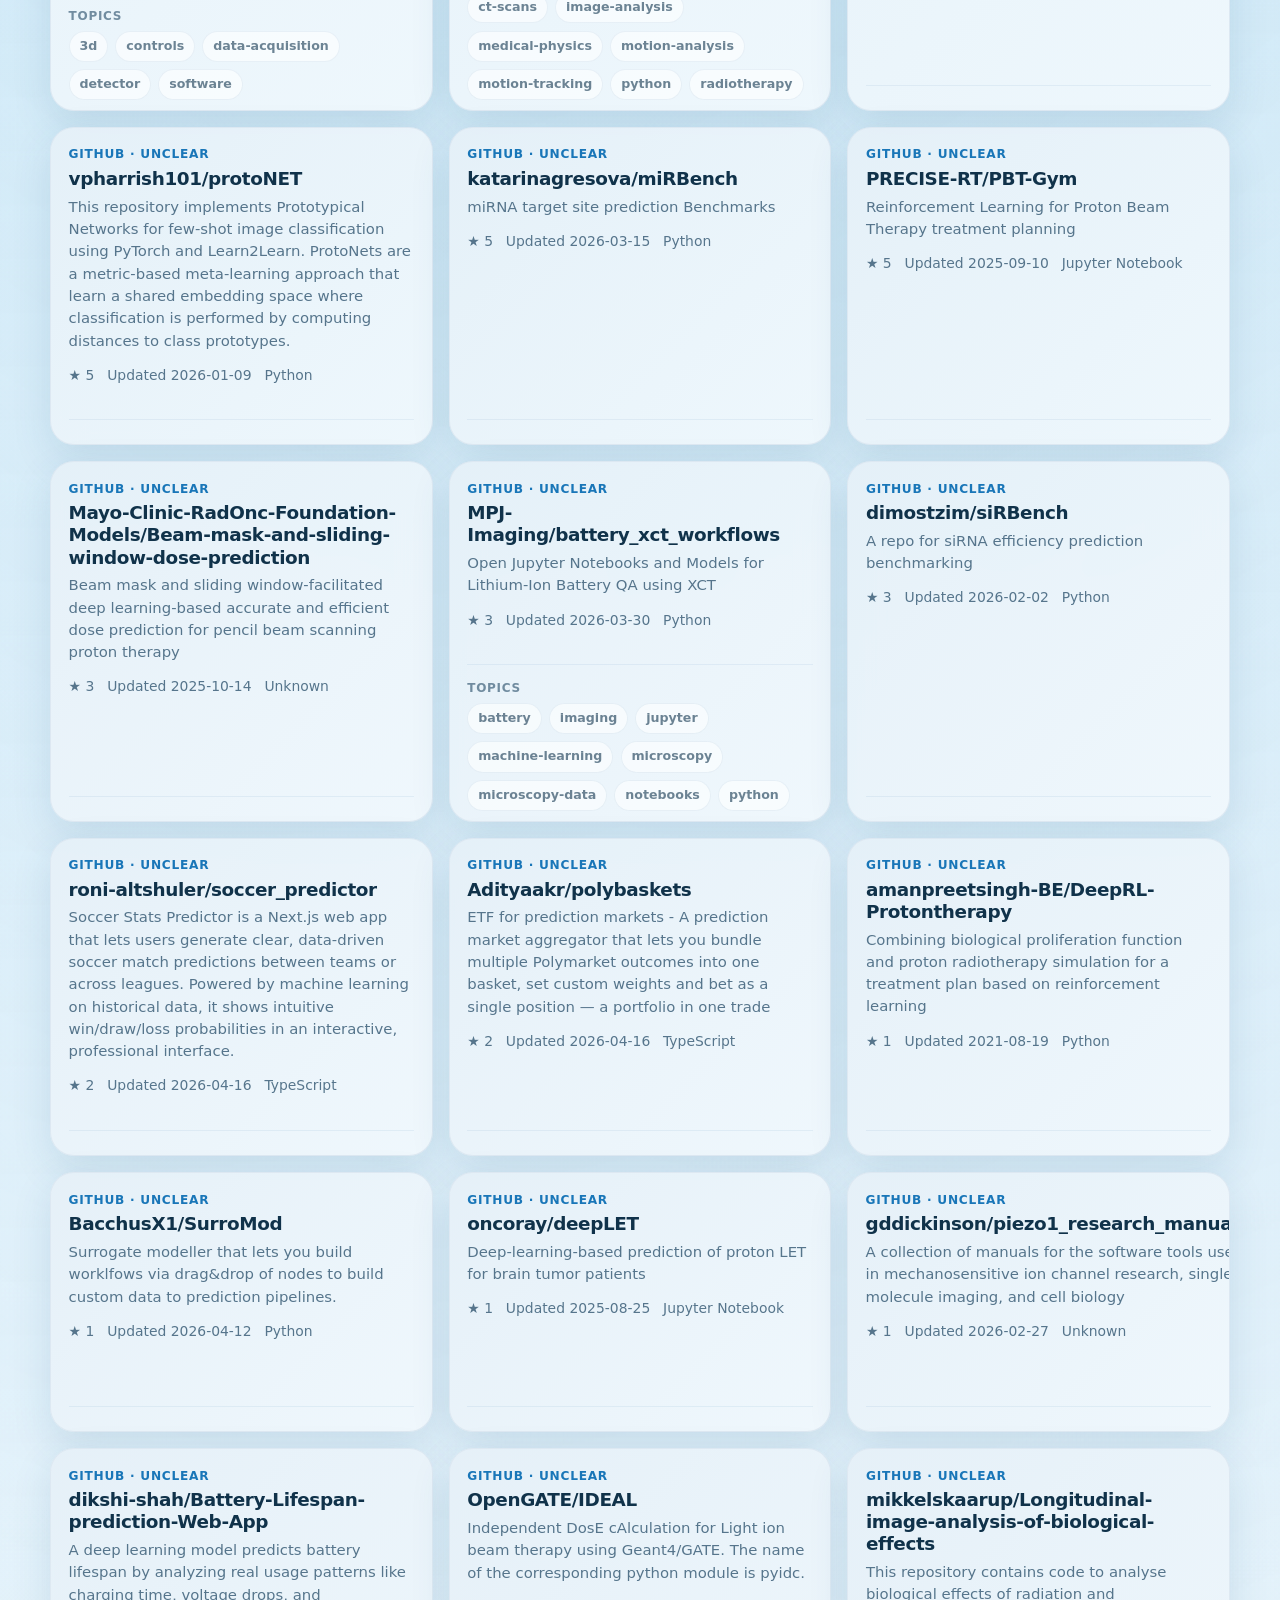
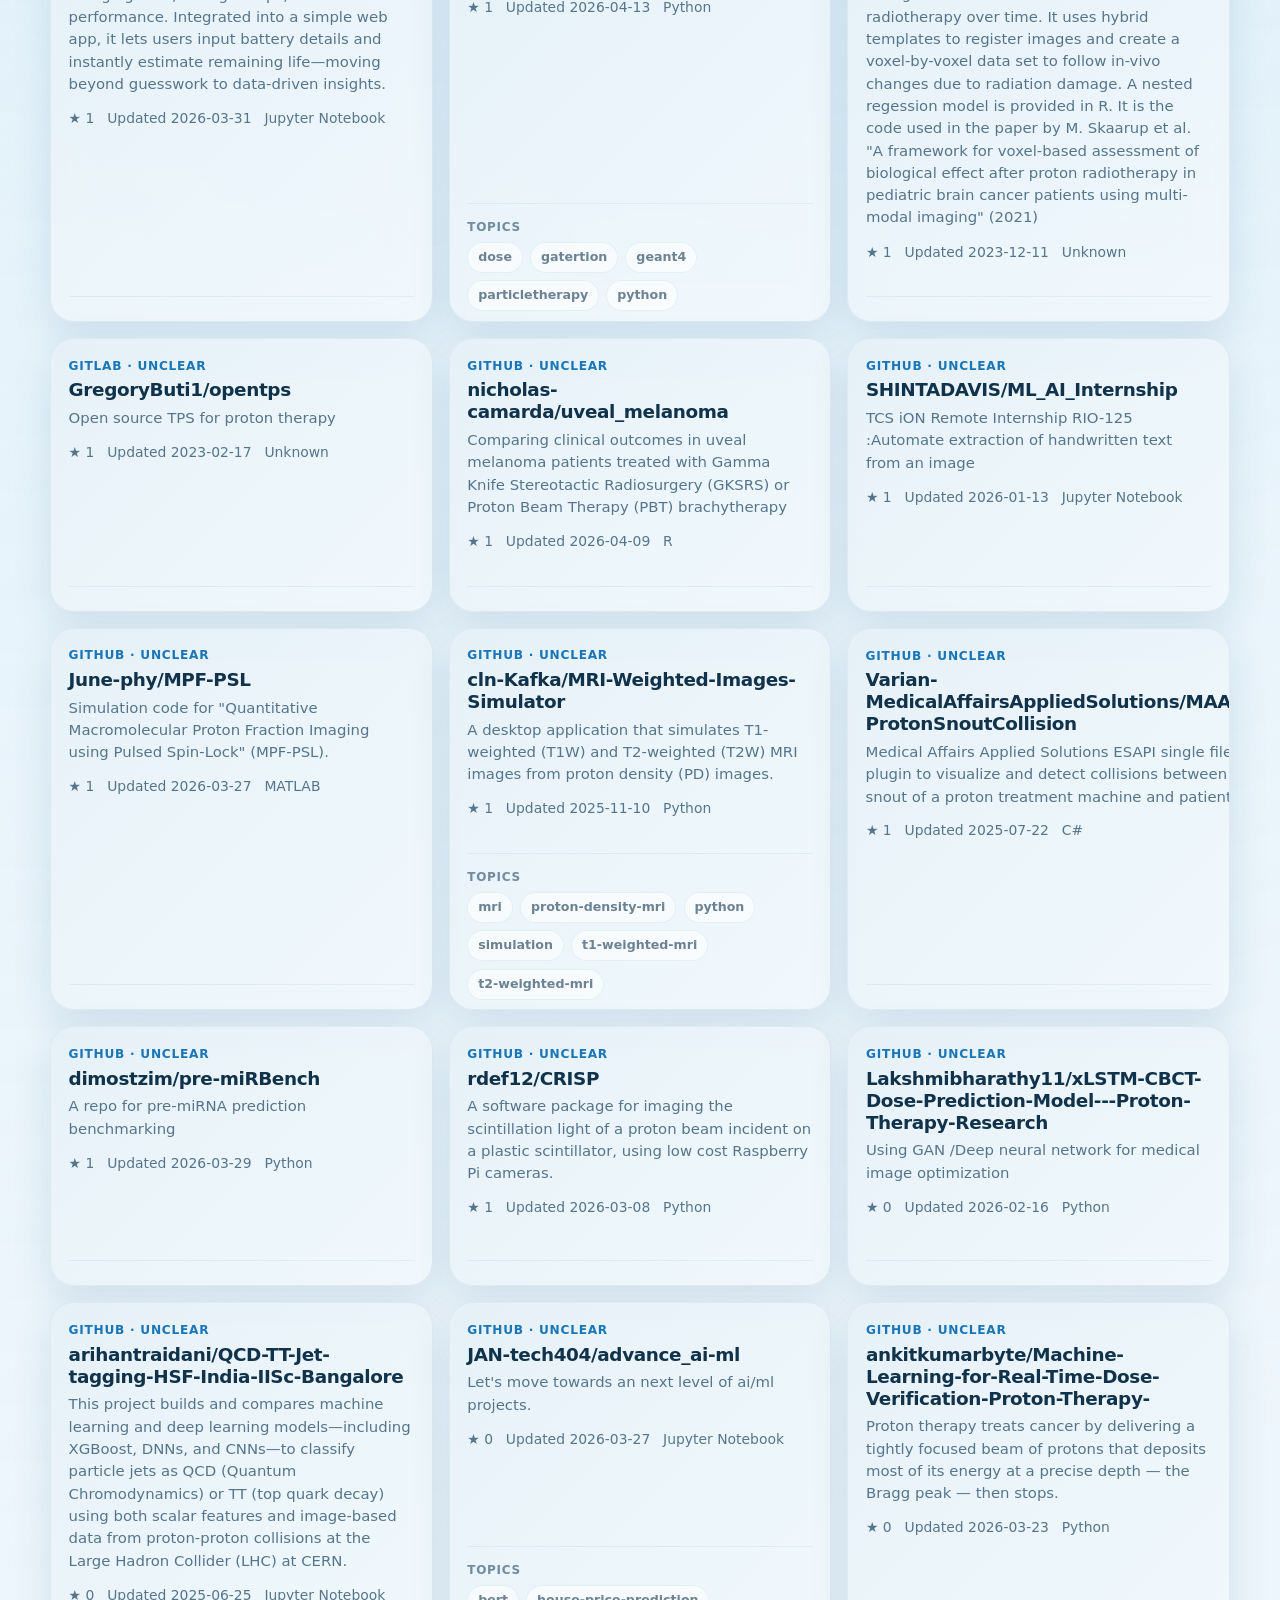
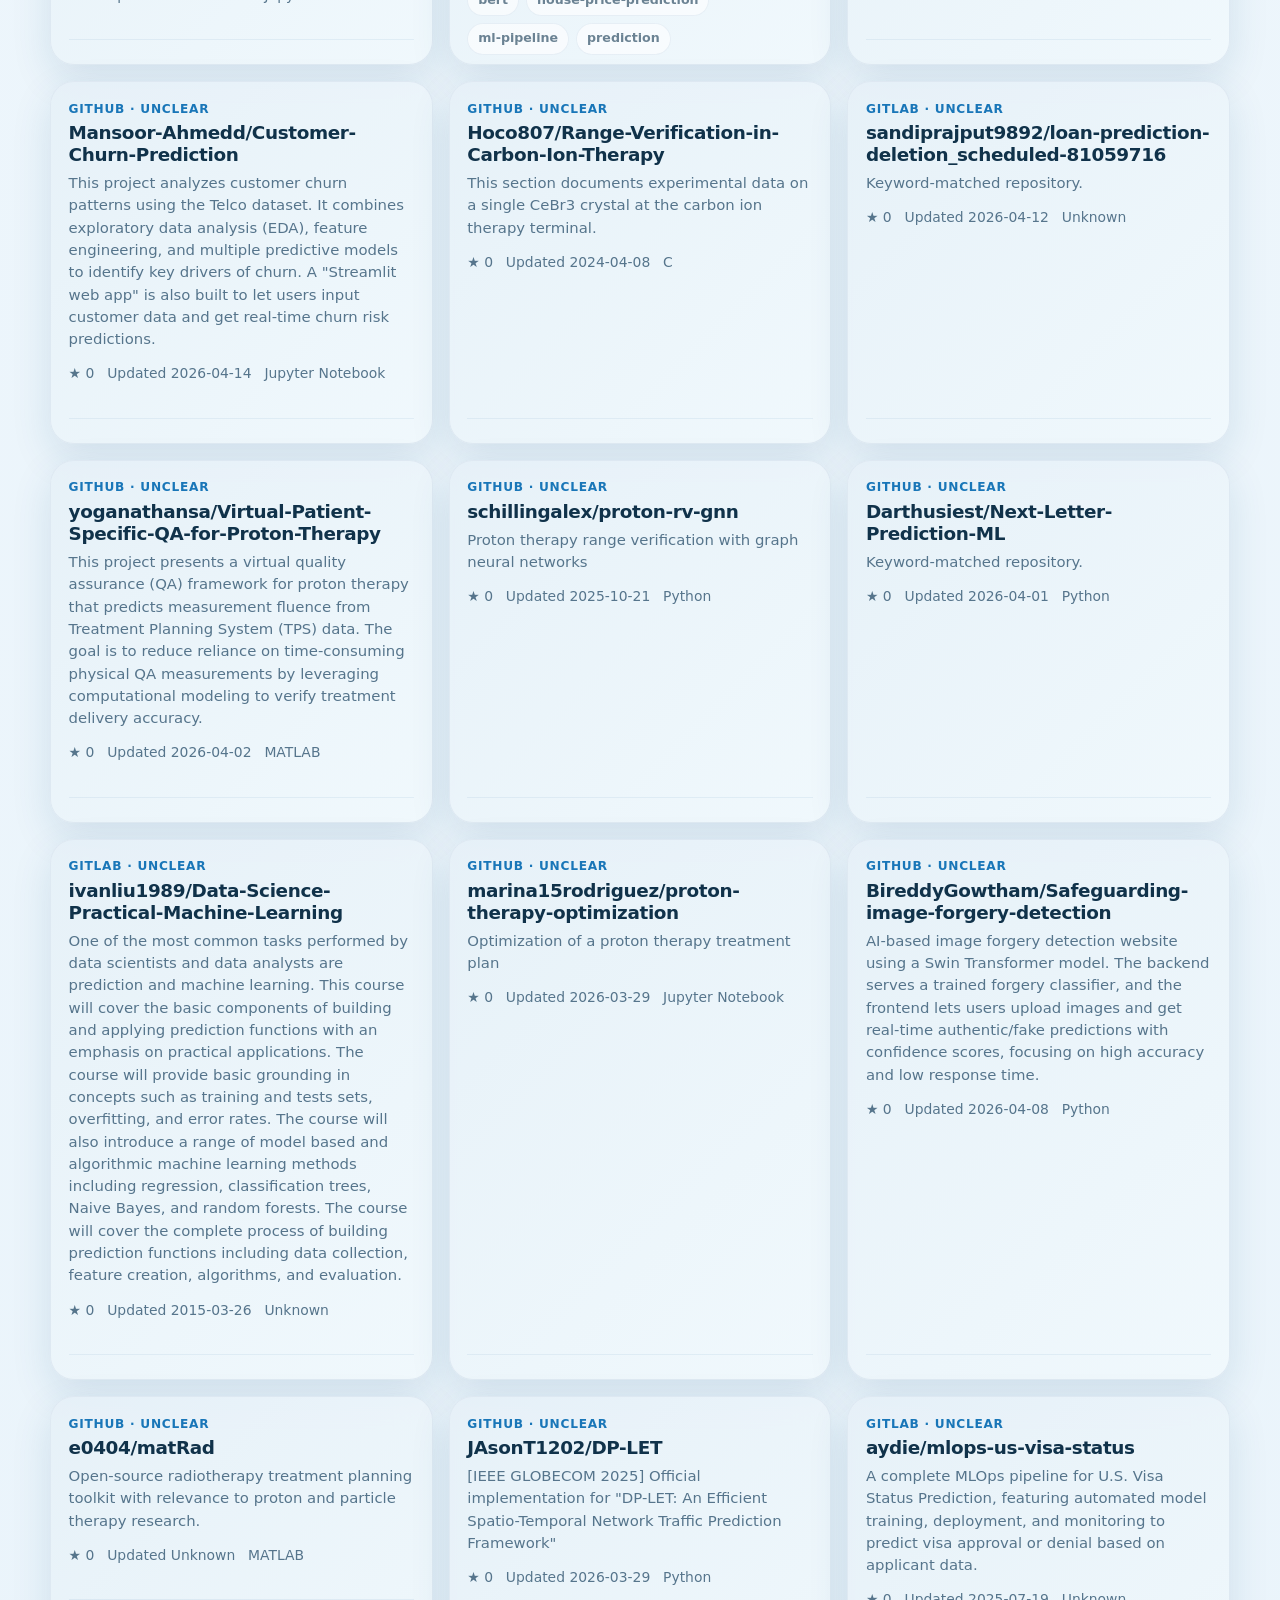
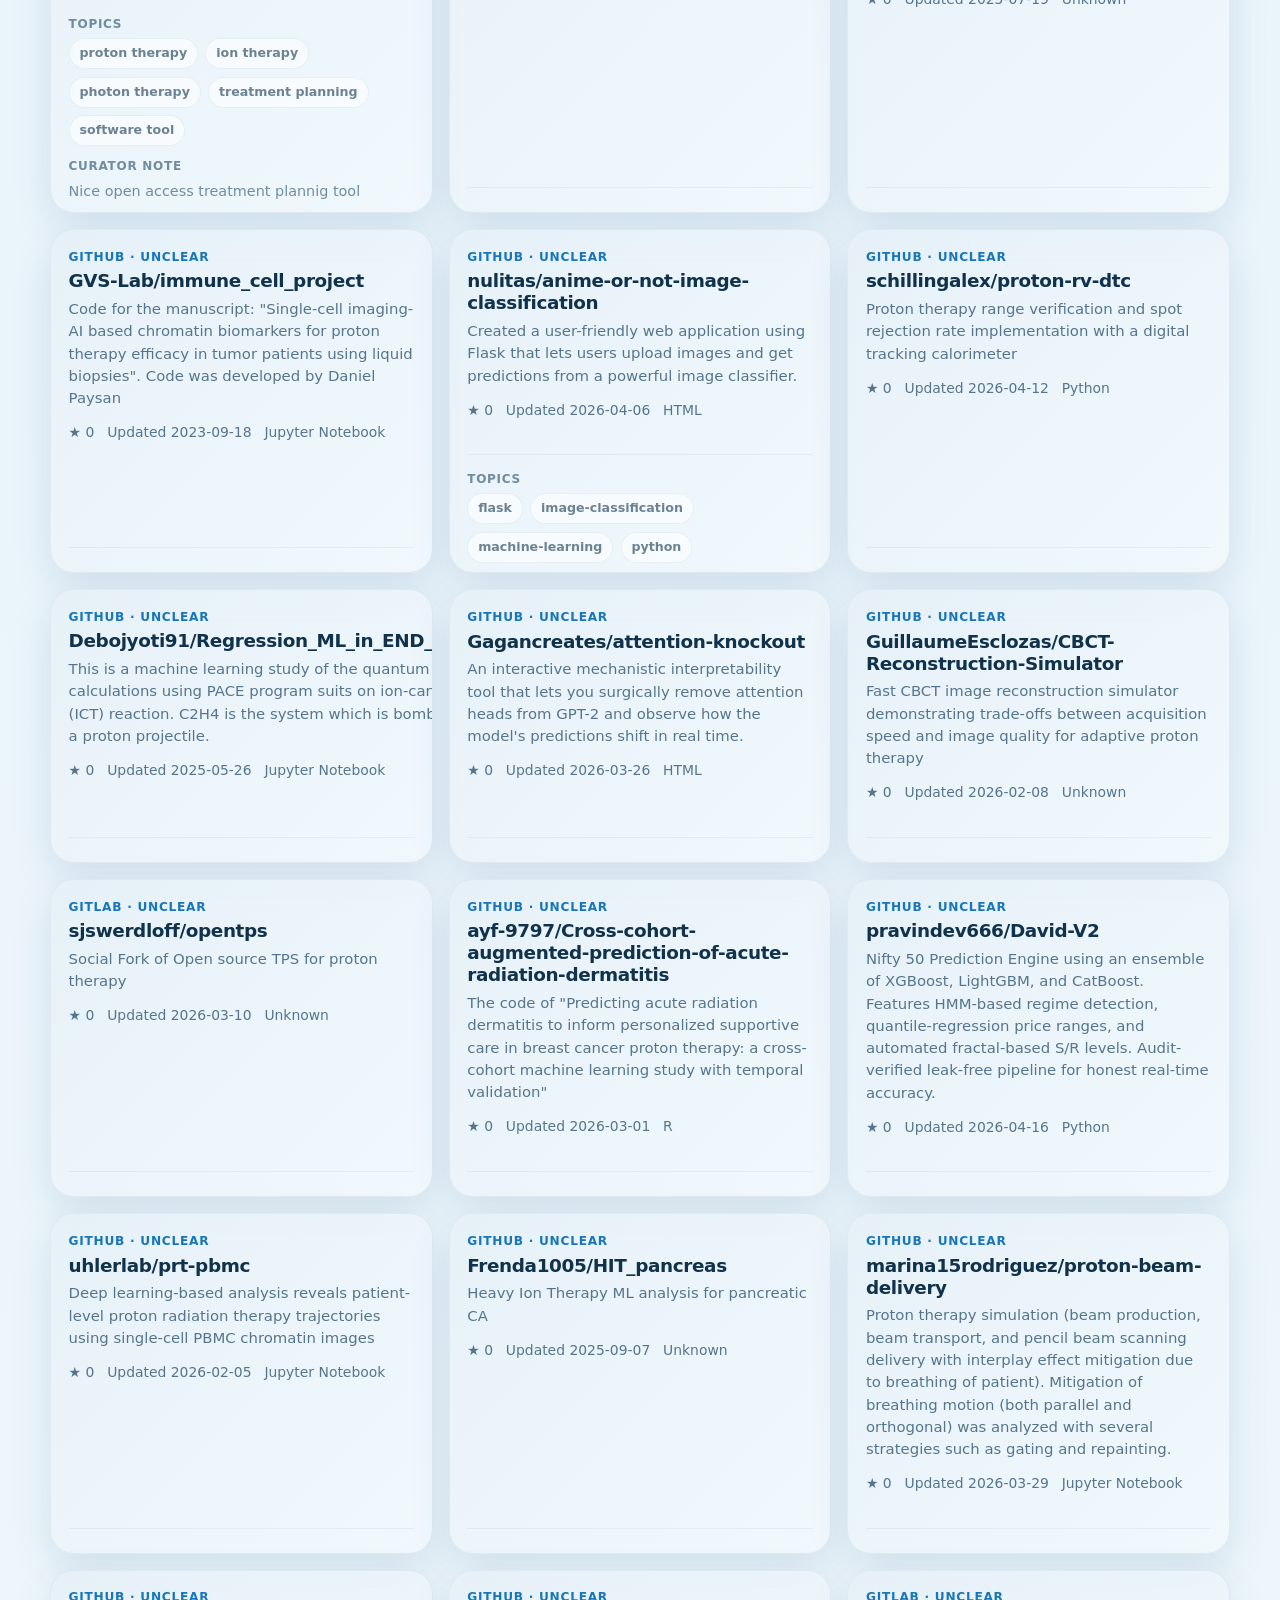
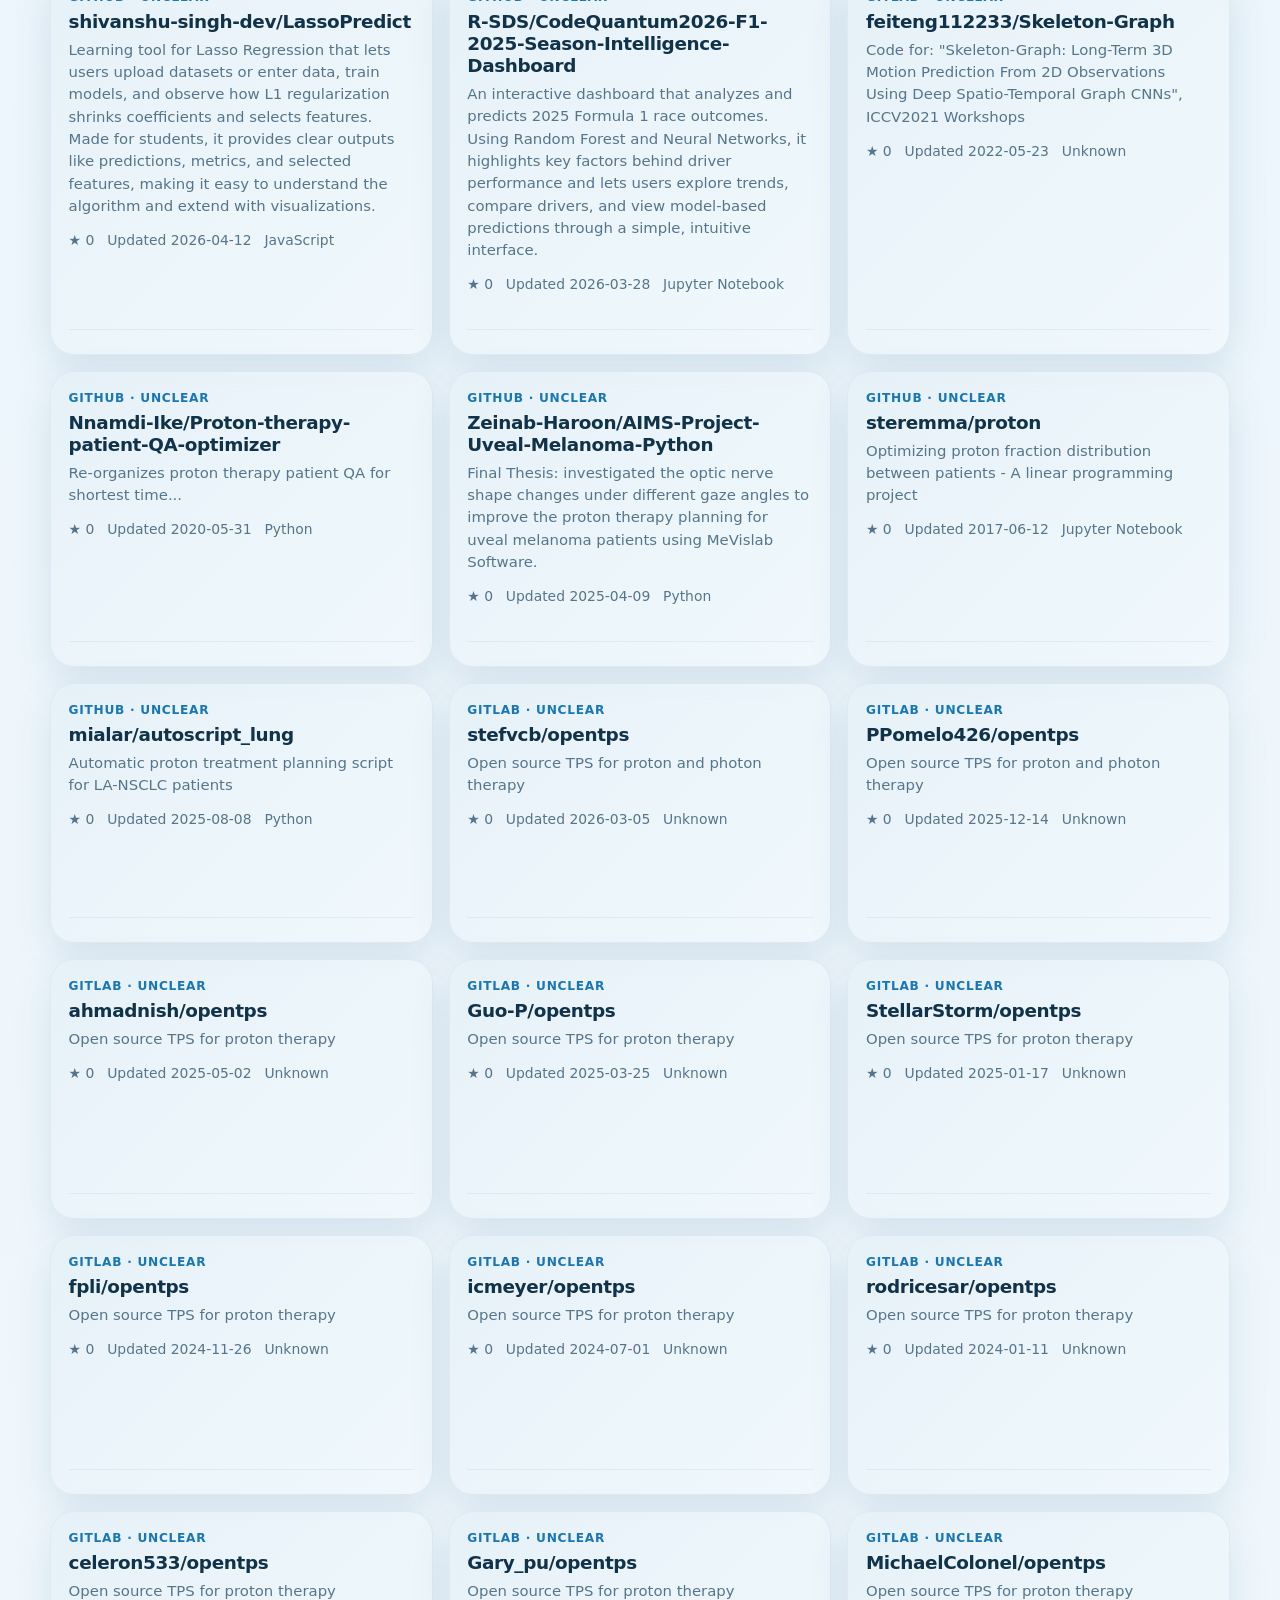
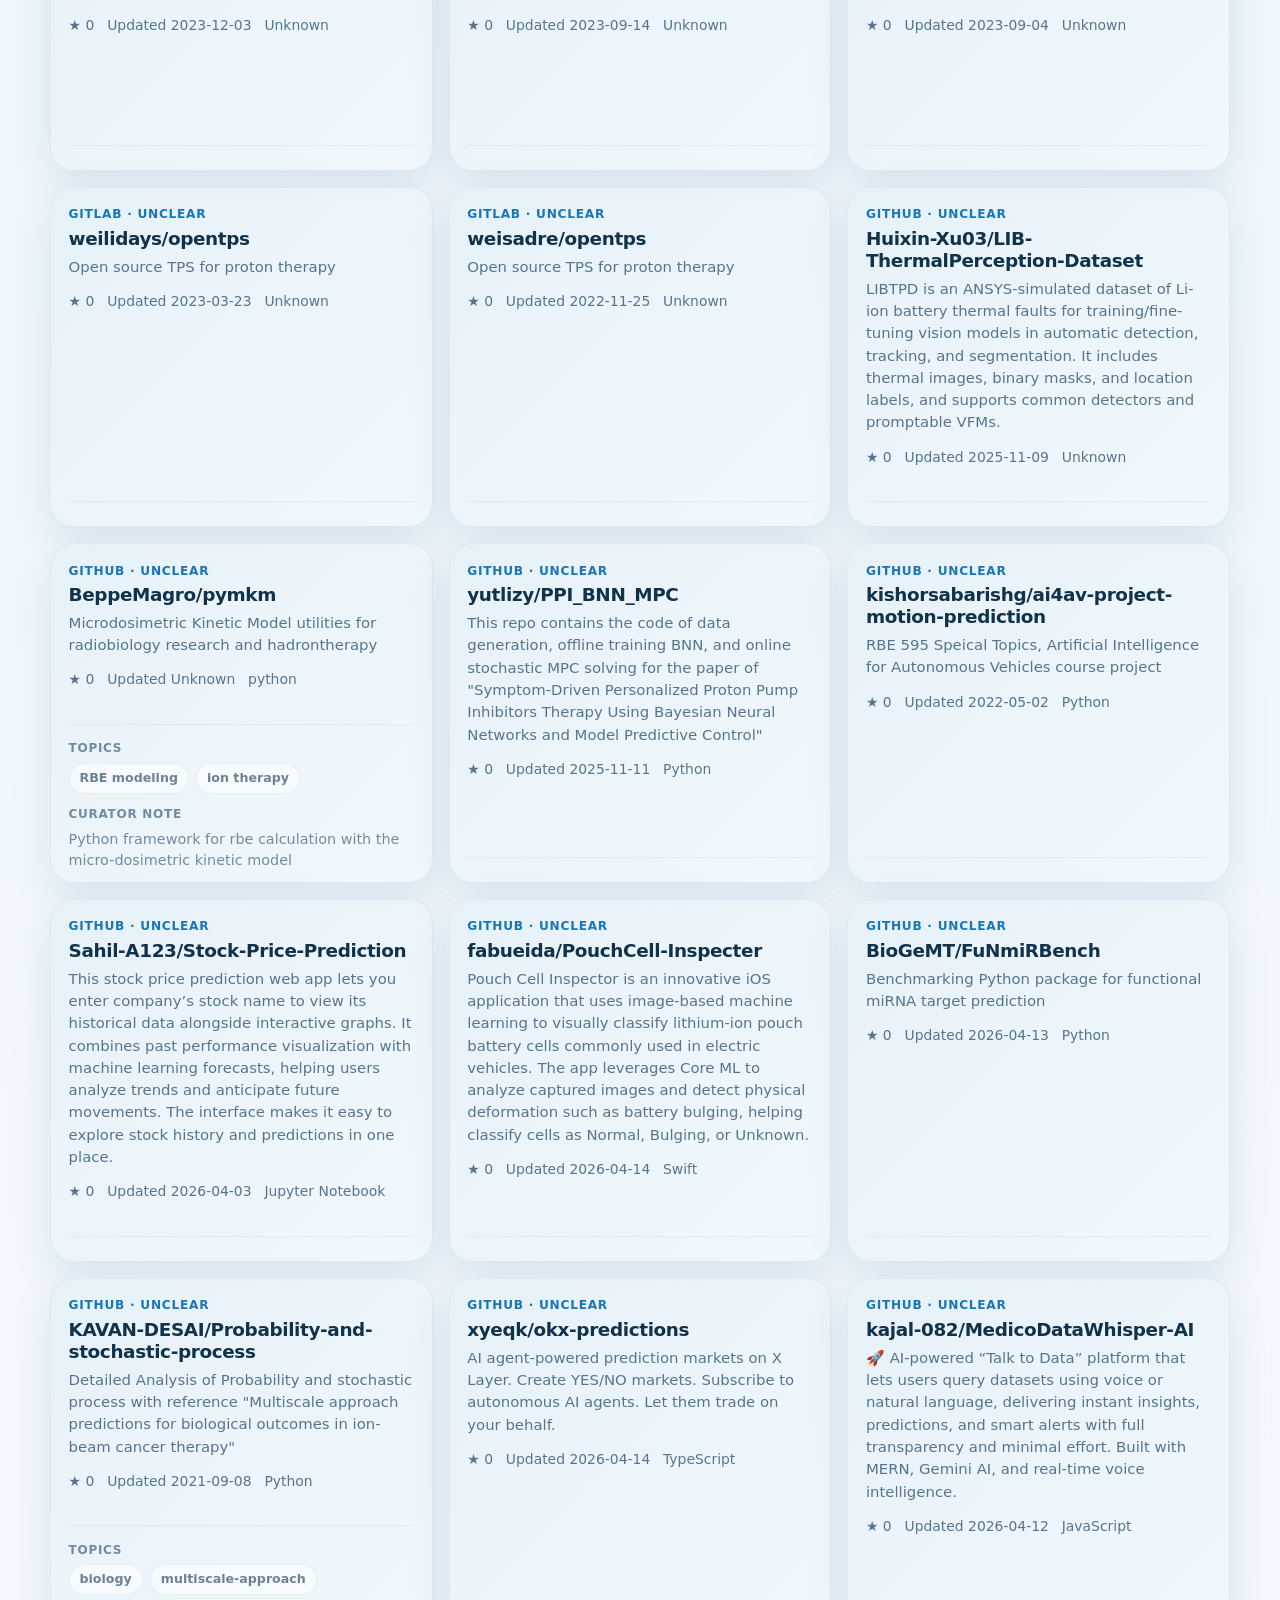
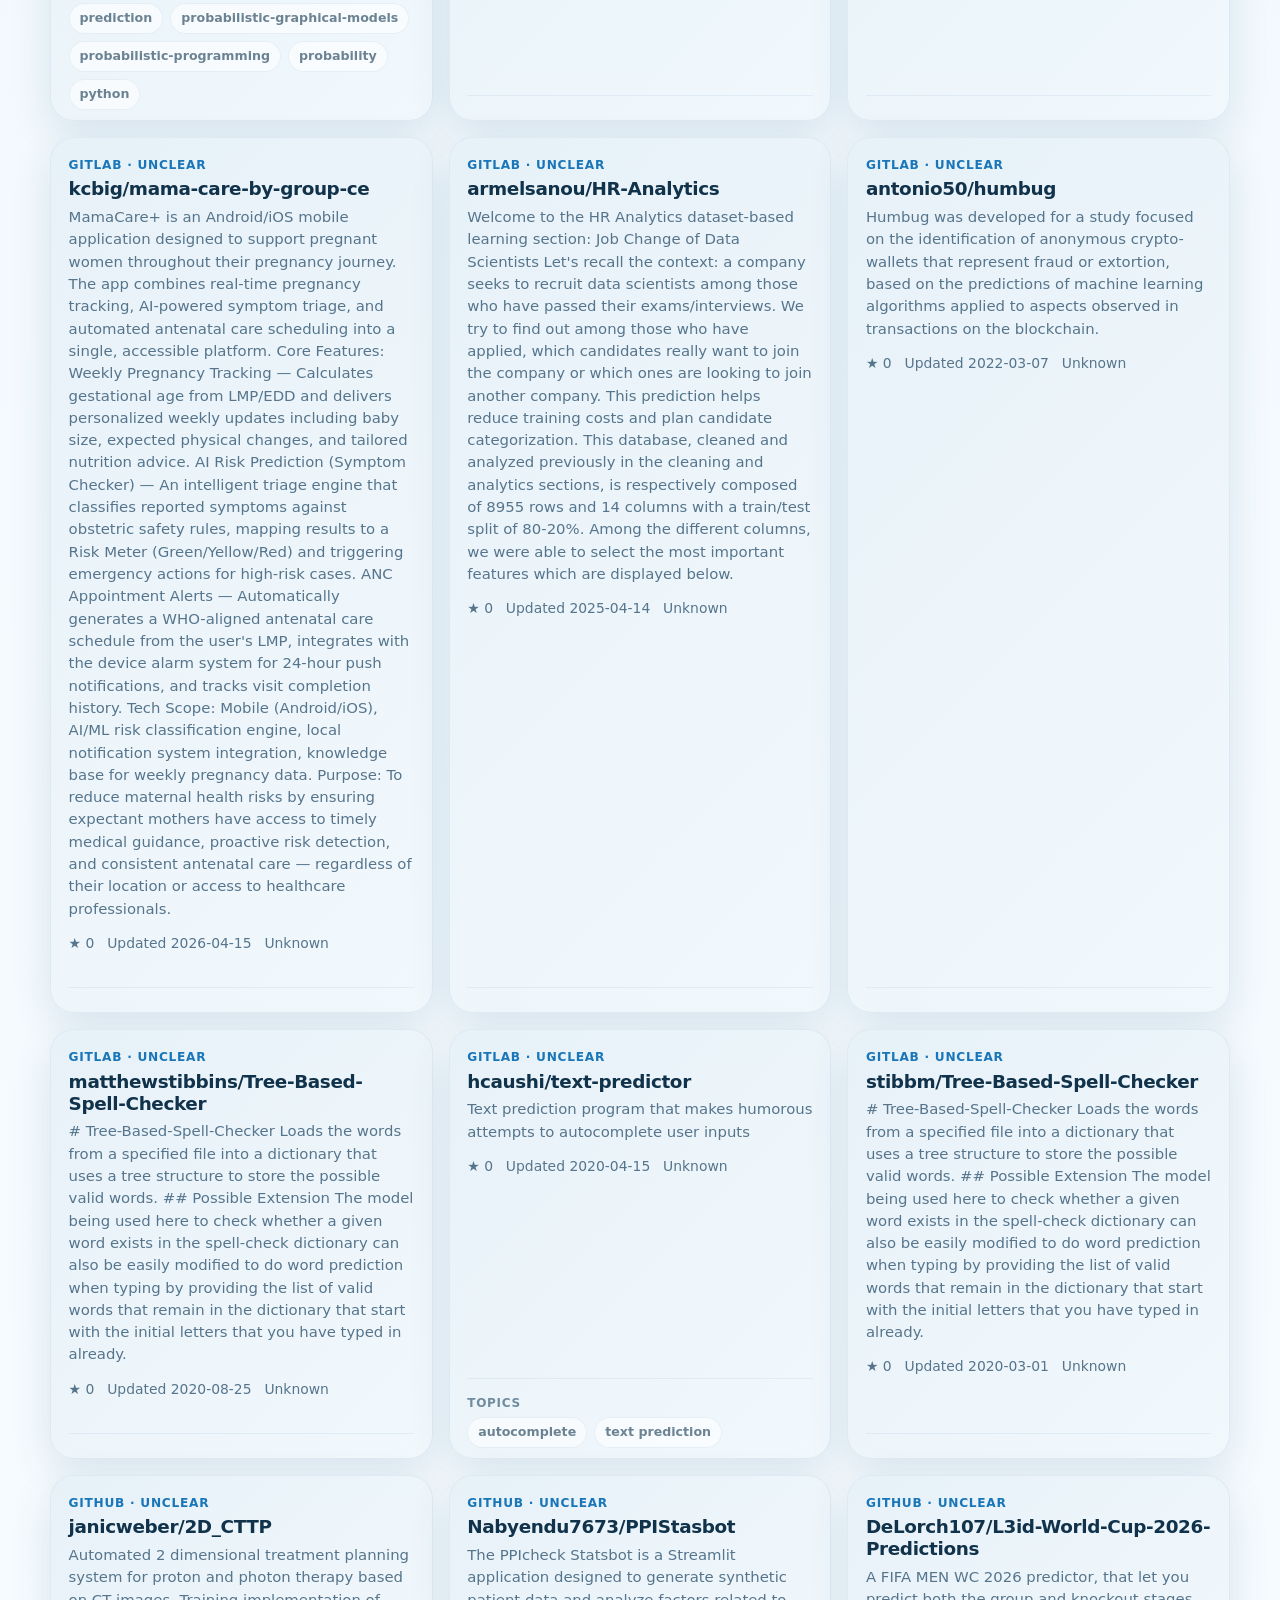
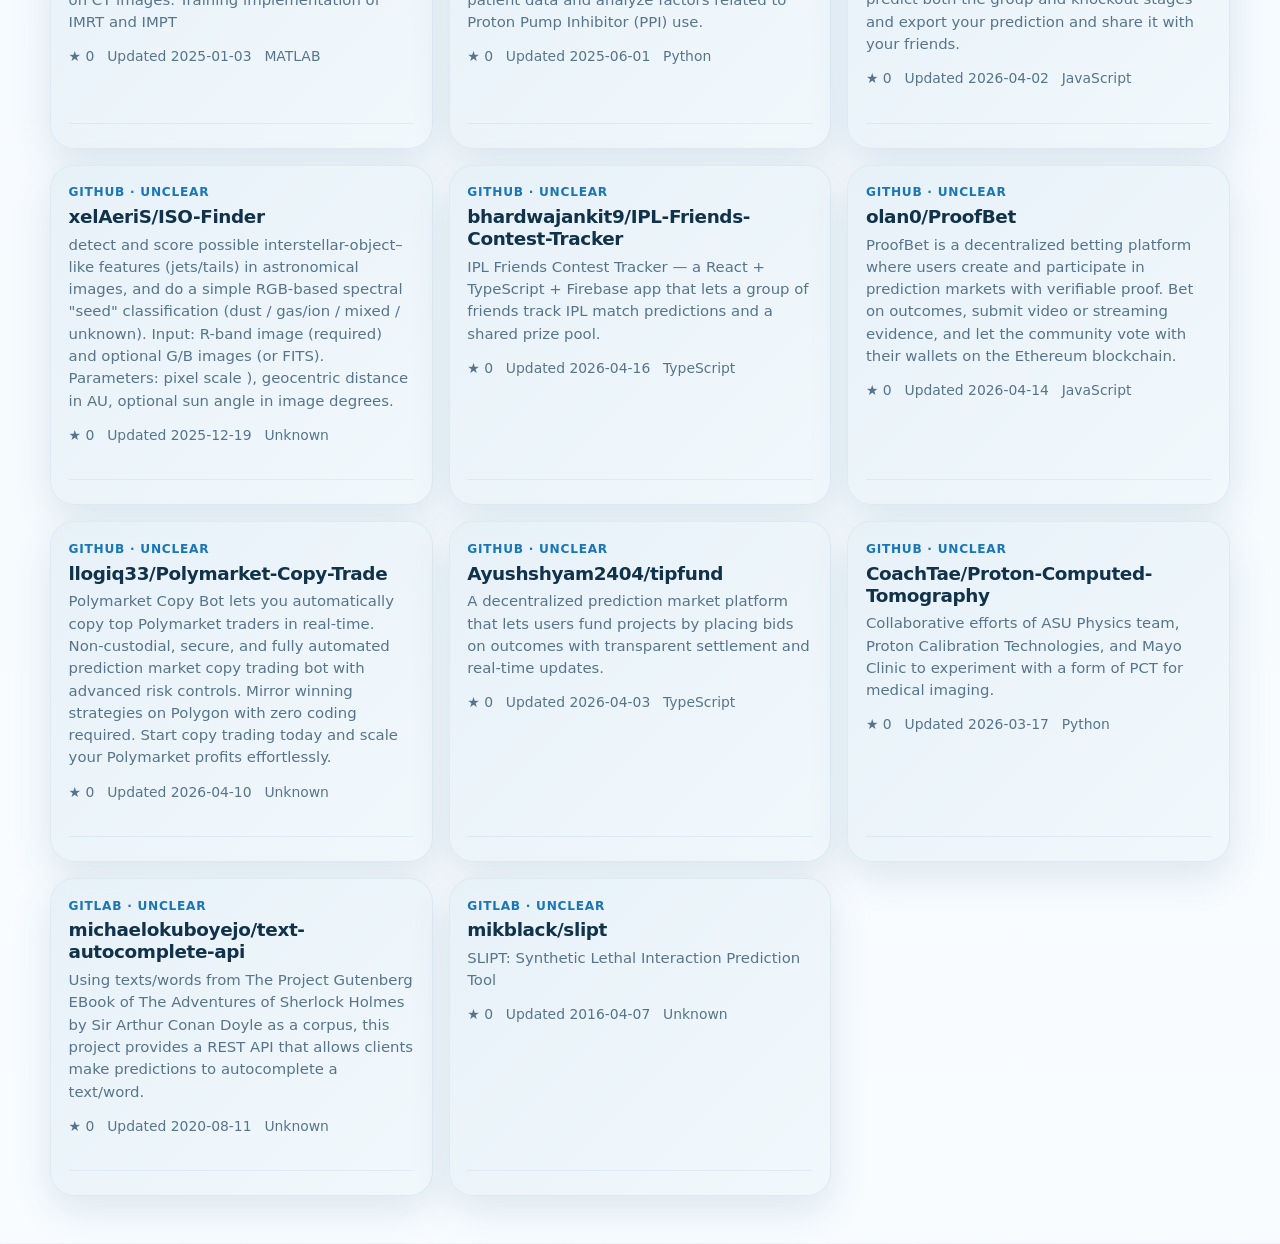
==== commit f03c1b6a: "Updates to classification and filtering (basically taking all repos that passed prefilter)" ====
--- a/site/index.html
+++ b/site/index.html
@@ -56,22 +56,10 @@
           </label>
 
           <label class="control">
-            <span>Min confidence</span>
-            <select id="confidenceFilter">
-              <option value="0">Any</option>
-              <option value="0.25">0.25</option>
-              <option value="0.50">0.50</option>
-              <option value="0.75">0.75</option>
-            </select>
-          </label>
-
-          <label class="control">
             <span>Sort by</span>
             <select id="sortBy">
-              <option value="confidence">Confidence</option>
               <option value="stars">Stars</option>
               <option value="updated">Last updated</option>
-              <option value="heuristic">Heuristic score</option>
               <option value="name">Name</option>
             </select>
           </label>
@@ -83,7 +71,6 @@
       </section>
 
       <section class="stats-bar" id="stats"></section>
-
       <section class="cards-grid" id="results"></section>
     </main>
   </div>
--- a/site/styles.css
+++ b/site/styles.css
@@ -5,7 +5,6 @@
 :root {
   --bg-0: #f3f9fd;
   --bg-1: #eaf4fb;
-  --bg-2: #dcecf8;
   --surface: rgba(255, 255, 255, 0.78);
   --surface-strong: rgba(255, 255, 255, 0.92);
   --border: rgba(80, 132, 180, 0.18);
@@ -13,12 +12,9 @@
   --muted: #56758c;
   --primary: #1976b8;
   --primary-2: #2f94d1;
-  --primary-3: #79bfe8;
   --shadow: 0 14px 40px rgba(19, 83, 126, 0.12);
   --shadow-strong: 0 22px 54px rgba(19, 83, 126, 0.18);
-  --high-bg: linear-gradient(135deg, rgba(22, 118, 184, 0.16), rgba(121, 191, 232, 0.14));
-  --mid-bg: linear-gradient(135deg, rgba(30, 116, 170, 0.11), rgba(123, 187, 220, 0.10));
-  --low-bg: linear-gradient(135deg, rgba(111, 164, 197, 0.12), rgba(221, 241, 252, 0.18));
+  --card-bg: linear-gradient(135deg, rgba(22, 118, 184, 0.10), rgba(121, 191, 232, 0.10));
 }
 
 html, body {
@@ -145,7 +141,7 @@
 
 .controls-grid {
   display: grid;
-  grid-template-columns: 2fr 1fr 1fr 1fr 1fr;
+  grid-template-columns: 2fr 1fr 1fr 1fr;
   gap: 0.9rem;
 }
 
@@ -200,7 +196,7 @@
 
 .stats-bar {
   display: grid;
-  grid-template-columns: repeat(4, minmax(0, 1fr));
+  grid-template-columns: repeat(3, minmax(0, 1fr));
   gap: 0.9rem;
   margin: 1rem 0 1.1rem;
 }
@@ -238,7 +234,7 @@
   display: flex;
   flex-direction: column;
   gap: 0.8rem;
-  min-height: 300px;
+  min-height: 260px;
   text-decoration: none;
   color: inherit;
   padding: 1.1rem;
@@ -247,35 +243,20 @@
   background: var(--surface-strong);
   box-shadow: var(--shadow);
   overflow: hidden;
-  transition:
-    transform 220ms ease,
-    box-shadow 220ms ease,
-    border-color 220ms ease;
+  transition: transform 220ms ease, box-shadow 220ms ease, border-color 220ms ease;
 }
 
 .repo-card::before {
   content: "";
   position: absolute;
   inset: 0;
-  opacity: 1;
+  background: var(--card-bg);
   z-index: 0;
 }
 
 .repo-card > * {
   position: relative;
   z-index: 1;
-}
-
-.repo-card.tone-high::before {
-  background: var(--high-bg);
-}
-
-.repo-card.tone-mid::before {
-  background: var(--mid-bg);
-}
-
-.repo-card.tone-low::before {
-  background: var(--low-bg);
 }
 
 .repo-card:hover {
@@ -310,17 +291,6 @@
   margin: 0;
   color: var(--muted);
   font-size: 0.93rem;
-}
-
-.confidence-badge {
-  min-width: 56px;
-  text-align: center;
-  padding: 0.45rem 0.65rem;
-  border-radius: 14px;
-  background: rgba(255,255,255,0.72);
-  border: 1px solid rgba(47, 148, 209, 0.18);
-  font-weight: 800;
-  color: var(--primary);
 }
 
 .repo-meta-row {
@@ -430,7 +400,7 @@
   }
 
   .stats-bar {
-    grid-template-columns: 1fr 1fr;
+    grid-template-columns: 1fr;
   }
 }
 
@@ -449,18 +419,10 @@
     grid-template-columns: 1fr;
   }
 
-  .stats-bar {
-    grid-template-columns: 1fr;
-  }
-
   .cards-grid {
     grid-template-columns: 1fr;
   }
 
-  .repo-card {
-    min-height: 280px;
-  }
-
   .repo-card-top {
     flex-direction: column;
   }
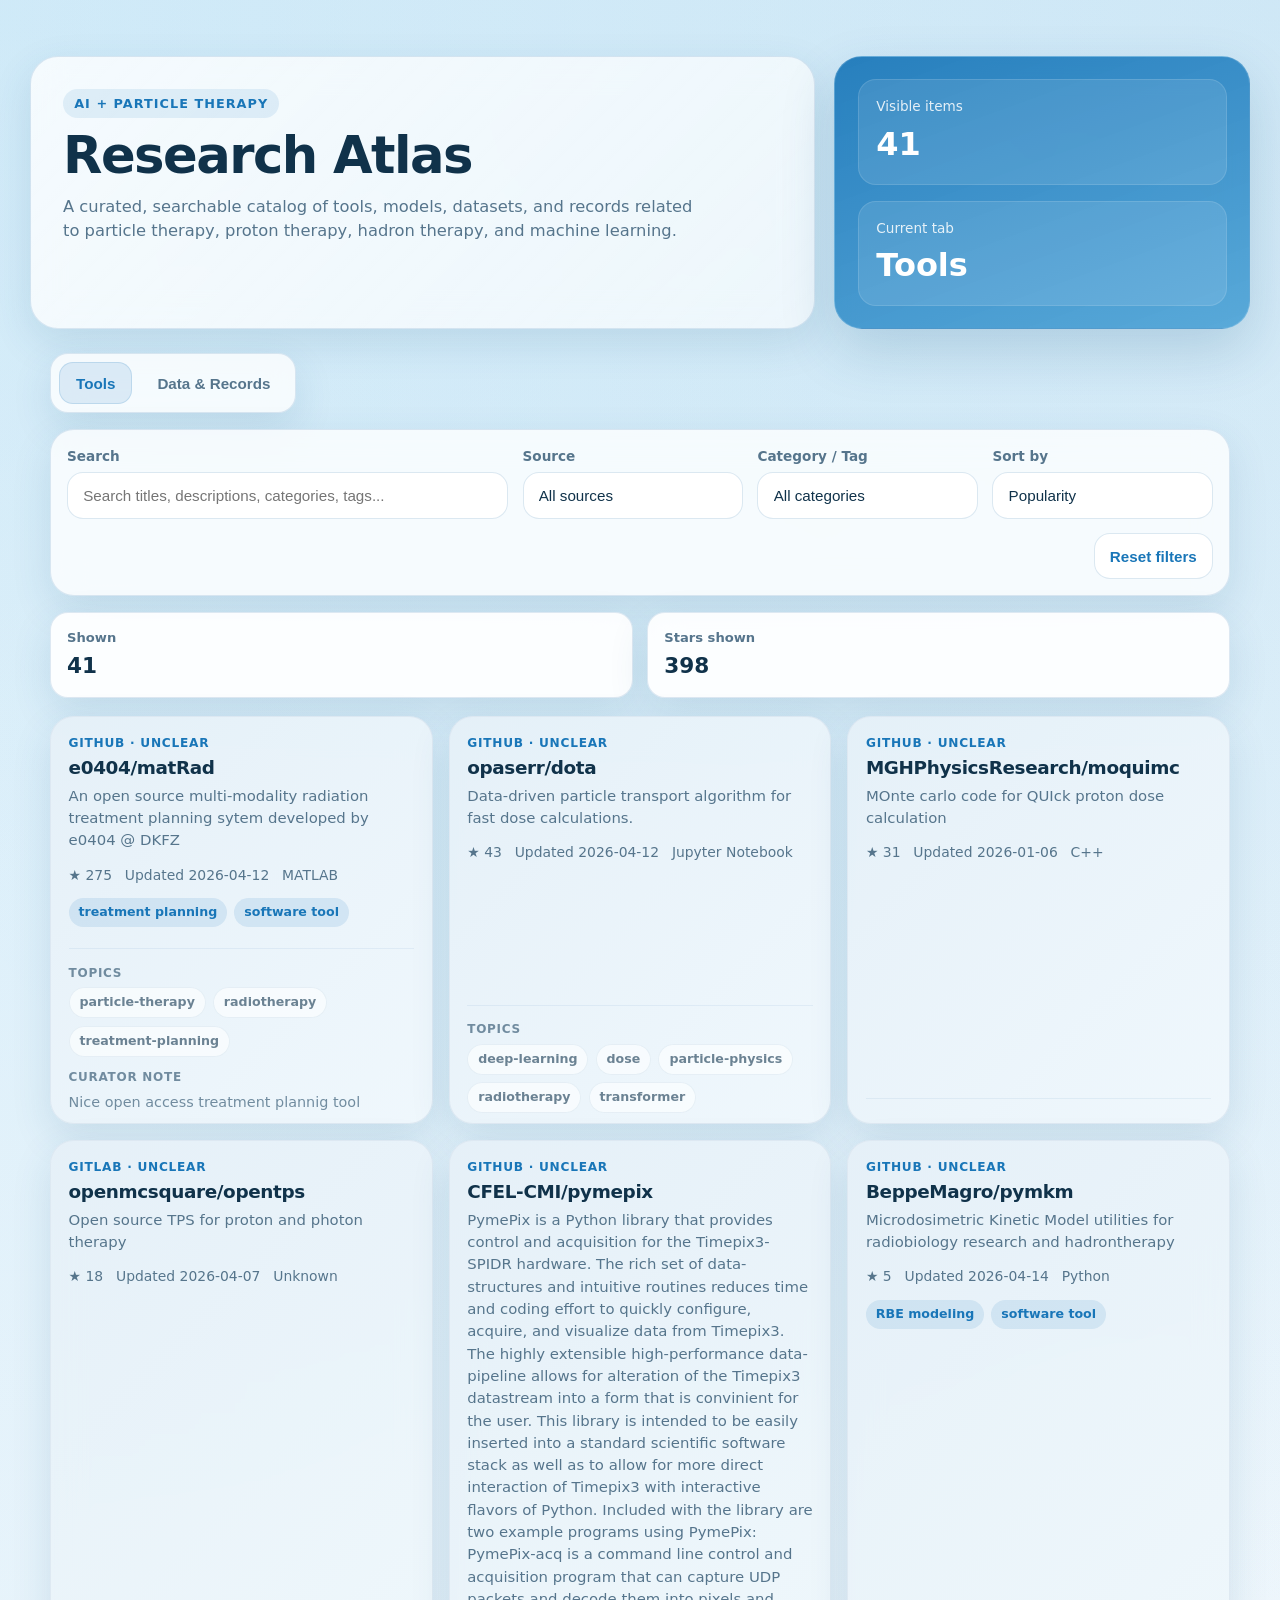
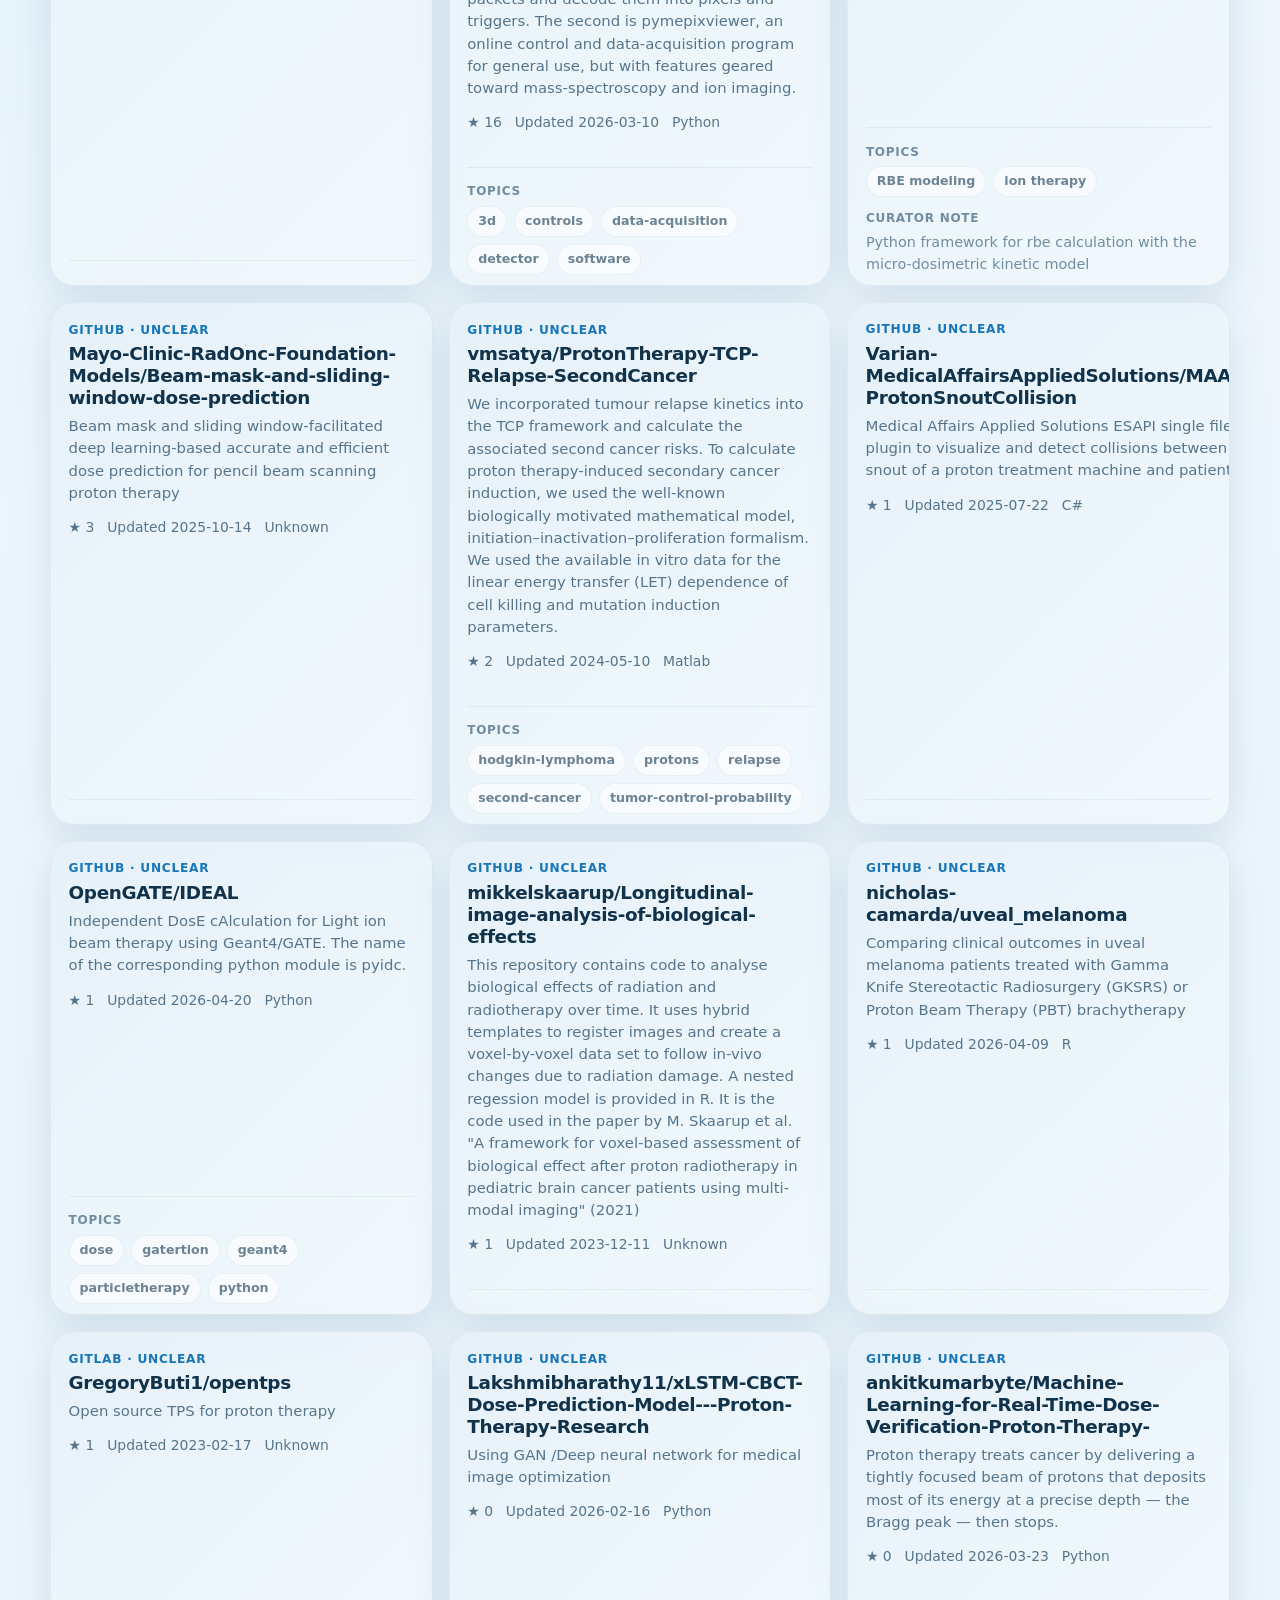
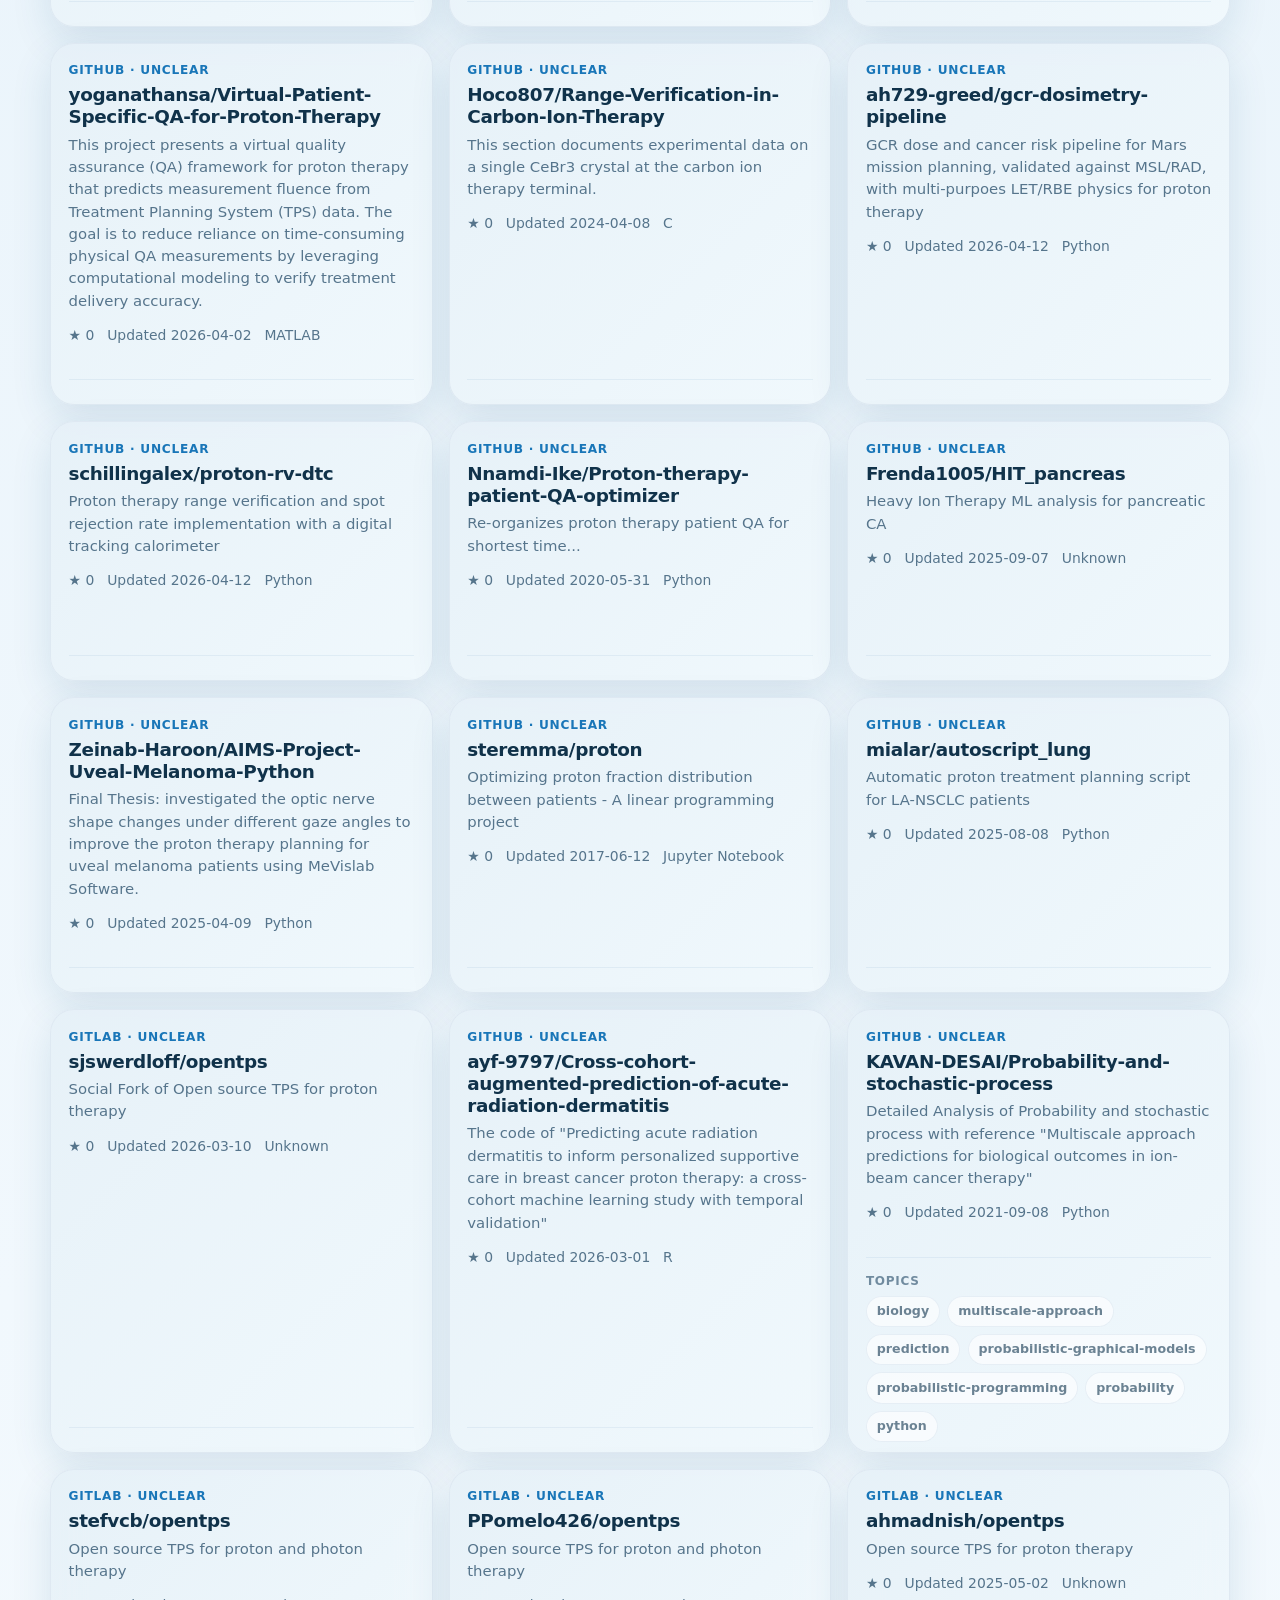
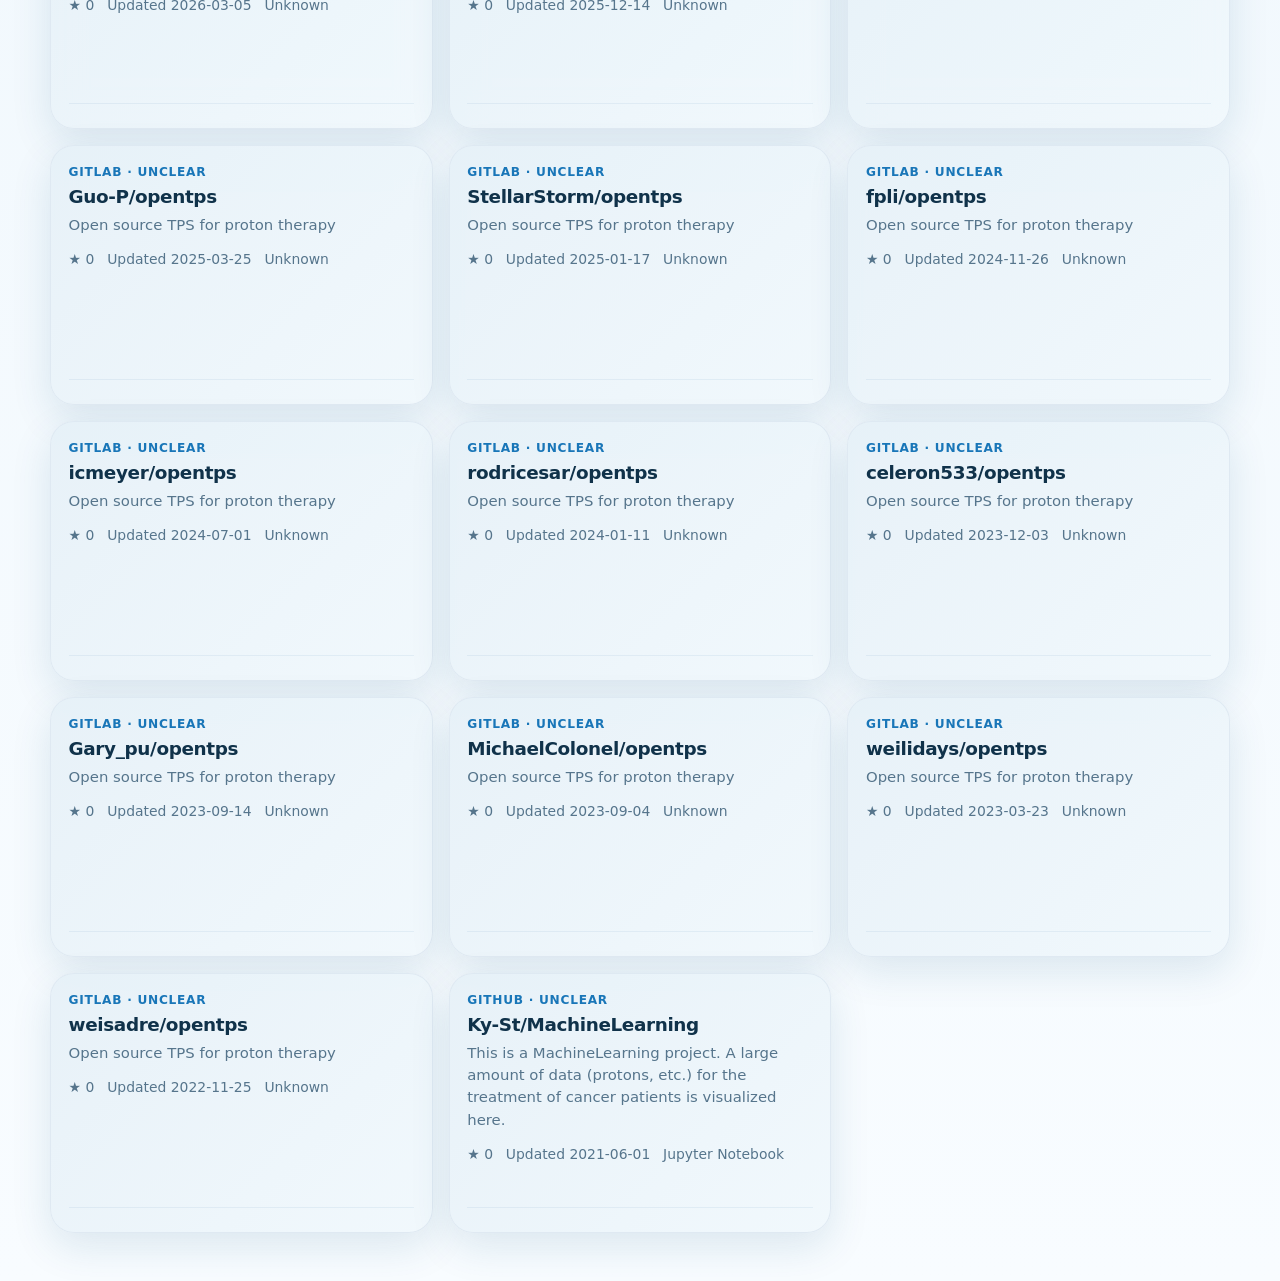
==== commit 54c9f953: "Update generated catalog" ====
--- a/site/index.html
+++ b/site/index.html
@@ -4,7 +4,7 @@
   <meta charset="utf-8">
   <meta name="viewport" content="width=device-width,initial-scale=1">
   <title>AI/ML in Particle Therapy Catalog</title>
-  <meta name="description" content="A curated catalog of repositories at the intersection of particle therapy and AI/ML.">
+  <meta name="description" content="A curated catalog of repositories and datasets at the intersection of particle therapy and AI/ML.">
   <link rel="stylesheet" href="styles.css">
 </head>
 <body>
@@ -13,44 +13,49 @@
       <div class="hero-inner">
         <div class="hero-copy">
           <span class="eyebrow">AI + PARTICLE THERAPY</span>
-          <h1>Repository Atlas</h1>
+          <h1>Research Atlas</h1>
           <p class="hero-text">
-            A curated, searchable catalog of open repositories related to particle therapy,
-            proton therapy, hadron therapy, and machine learning.
+            A curated, searchable catalog of tools, models, datasets, and records related to
+            particle therapy, proton therapy, hadron therapy, and machine learning.
           </p>
         </div>
 
         <div class="hero-panel">
           <div class="hero-stat">
-            <span class="hero-stat-label">Indexed repositories</span>
-            <span class="hero-stat-value" id="heroRepoCount">0</span>
+            <span class="hero-stat-label">Visible items</span>
+            <span class="hero-stat-value" id="heroVisibleCount">0</span>
           </div>
           <div class="hero-stat">
-            <span class="hero-stat-label">Visible after filters</span>
-            <span class="hero-stat-value" id="heroVisibleCount">0</span>
+            <span class="hero-stat-label">Current tab</span>
+            <span class="hero-stat-value" id="heroCurrentTab">Tools</span>
           </div>
         </div>
       </div>
     </header>
 
     <main class="main-content">
+      <section class="tabs">
+        <button class="tab-button active" id="tabTools" type="button">Tools</button>
+        <button class="tab-button" id="tabDatasets" type="button">Data &amp; Records</button>
+      </section>
+
       <section class="controls">
         <div class="controls-grid">
-          <label class="control">
+          <label class="control control-search">
             <span>Search</span>
-            <input id="search" type="search" placeholder="Search repositories, categories, tags...">
+            <input id="search" type="search" placeholder="Search titles, descriptions, categories, tags...">
           </label>
 
           <label class="control">
-            <span>Platform</span>
-            <select id="platformFilter">
-              <option value="">All platforms</option>
+            <span>Source</span>
+            <select id="sourceFilter">
+              <option value="">All sources</option>
             </select>
           </label>
 
-          <label class="control">
-            <span>Category</span>
-            <select id="categoryFilter">
+          <label class="control" id="tagFilterControl">
+            <span>Category / Tag</span>
+            <select id="tagFilter">
               <option value="">All categories</option>
             </select>
           </label>
@@ -58,11 +63,19 @@
           <label class="control">
             <span>Sort by</span>
             <select id="sortBy">
-              <option value="stars">Stars</option>
+              <option value="popularity">Popularity</option>
               <option value="updated">Last updated</option>
               <option value="name">Name</option>
             </select>
           </label>
+        </div>
+
+        <div class="dataset-chip-filter hidden" id="datasetChipFilterBlock">
+          <div class="chip-filter-header">
+            <span class="chip-filter-label">Categories / Tags</span>
+            <button id="clearDatasetChipFilter" class="chip-clear-button hidden" type="button">Clear</button>
+          </div>
+          <div id="datasetCategoryChips" class="chip-container"></div>
         </div>
 
         <div class="controls-actions">
--- a/site/styles.css
+++ b/site/styles.css
@@ -37,7 +37,7 @@
 }
 
 .hero {
-  padding: 3.5rem 1.25rem 2rem;
+  padding: 3.5rem 1.25rem 1.5rem;
 }
 
 .hero-inner {
@@ -54,7 +54,8 @@
 .controls,
 .stat-pill,
 .repo-card,
-.empty-state {
+.empty-state,
+.tabs {
   backdrop-filter: blur(16px);
   -webkit-backdrop-filter: blur(16px);
 }
@@ -131,6 +132,33 @@
   padding: 0 1.25rem 3rem;
 }
 
+.tabs {
+  display: inline-flex;
+  gap: 0.5rem;
+  background: var(--surface);
+  border: 1px solid var(--border);
+  border-radius: 18px;
+  box-shadow: var(--shadow);
+  padding: 0.5rem;
+  margin-bottom: 1rem;
+}
+
+.tab-button {
+  border: 1px solid transparent;
+  background: transparent;
+  color: var(--muted);
+  border-radius: 14px;
+  padding: 0.7rem 1rem;
+  font-weight: 700;
+  cursor: pointer;
+}
+
+.tab-button.active {
+  background: rgba(25, 118, 184, 0.12);
+  color: var(--primary);
+  border-color: rgba(25, 118, 184, 0.16);
+}
+
 .controls {
   background: var(--surface);
   border: 1px solid var(--border);
@@ -149,6 +177,11 @@
   display: flex;
   flex-direction: column;
   gap: 0.4rem;
+  min-width: 0;
+}
+
+.control-search {
+  min-width: 0;
 }
 
 .control span {
@@ -167,15 +200,10 @@
   border-radius: 16px;
   padding: 0.85rem 0.95rem;
   font-size: 0.95rem;
-  transition: border-color 160ms ease, box-shadow 160ms ease, transform 160ms ease;
-}
-
-input[type="search"]:focus,
-select:focus,
-button:focus {
-  outline: none;
-  border-color: var(--primary-2);
-  box-shadow: 0 0 0 4px rgba(47, 148, 209, 0.12);
+}
+
+select {
+  max-width: 100%;
 }
 
 .controls-actions {
@@ -190,13 +218,9 @@
   color: var(--primary);
 }
 
-button:hover {
-  transform: translateY(-1px);
-}
-
 .stats-bar {
   display: grid;
-  grid-template-columns: repeat(3, minmax(0, 1fr));
+  grid-template-columns: repeat(2, minmax(0, 1fr));
   gap: 0.9rem;
   margin: 1rem 0 1.1rem;
 }
@@ -221,6 +245,69 @@
   font-size: 1.35rem;
   font-weight: 800;
   margin-top: 0.1rem;
+}
+
+.dataset-chip-filter {
+  margin-top: 1rem;
+  padding-top: 0.2rem;
+}
+
+.chip-filter-header {
+  display: flex;
+  align-items: center;
+  justify-content: space-between;
+  gap: 0.75rem;
+  margin-bottom: 0.5rem;
+}
+
+.chip-filter-label {
+  font-size: 0.85rem;
+  color: var(--muted);
+  font-weight: 700;
+}
+
+.chip-clear-button {
+  padding: 0.45rem 0.75rem;
+  border-radius: 999px;
+  font-size: 0.8rem;
+}
+
+.chip-container {
+  display: flex;
+  flex-wrap: nowrap;
+  gap: 0.55rem;
+  overflow-x: auto;
+  padding: 0.2rem 0.1rem 0.4rem;
+  scrollbar-width: thin;
+}
+
+.filter-chip {
+  flex: 0 0 auto;
+  max-width: 280px;
+  overflow: hidden;
+  text-overflow: ellipsis;
+  white-space: nowrap;
+  padding: 0.55rem 0.85rem;
+  border-radius: 999px;
+  background: rgba(25, 118, 184, 0.08);
+  color: var(--primary);
+  border: 1px solid rgba(25, 118, 184, 0.14);
+  font-size: 0.82rem;
+  font-weight: 700;
+}
+
+.filter-chip:hover {
+  background: rgba(25, 118, 184, 0.14);
+}
+
+.filter-chip.active {
+  background: var(--primary);
+  color: white;
+  border-color: var(--primary);
+}
+
+.hidden {
+  display: none !important;
 }
 
 .cards-grid {
@@ -411,7 +498,8 @@
 
   .hero-copy,
   .hero-panel,
-  .controls {
+  .controls,
+  .tabs {
     border-radius: 20px;
   }
 
@@ -426,4 +514,8 @@
   .repo-card-top {
     flex-direction: column;
   }
-}
+
+  .filter-chip {
+    max-width: 220px;
+  }
+}
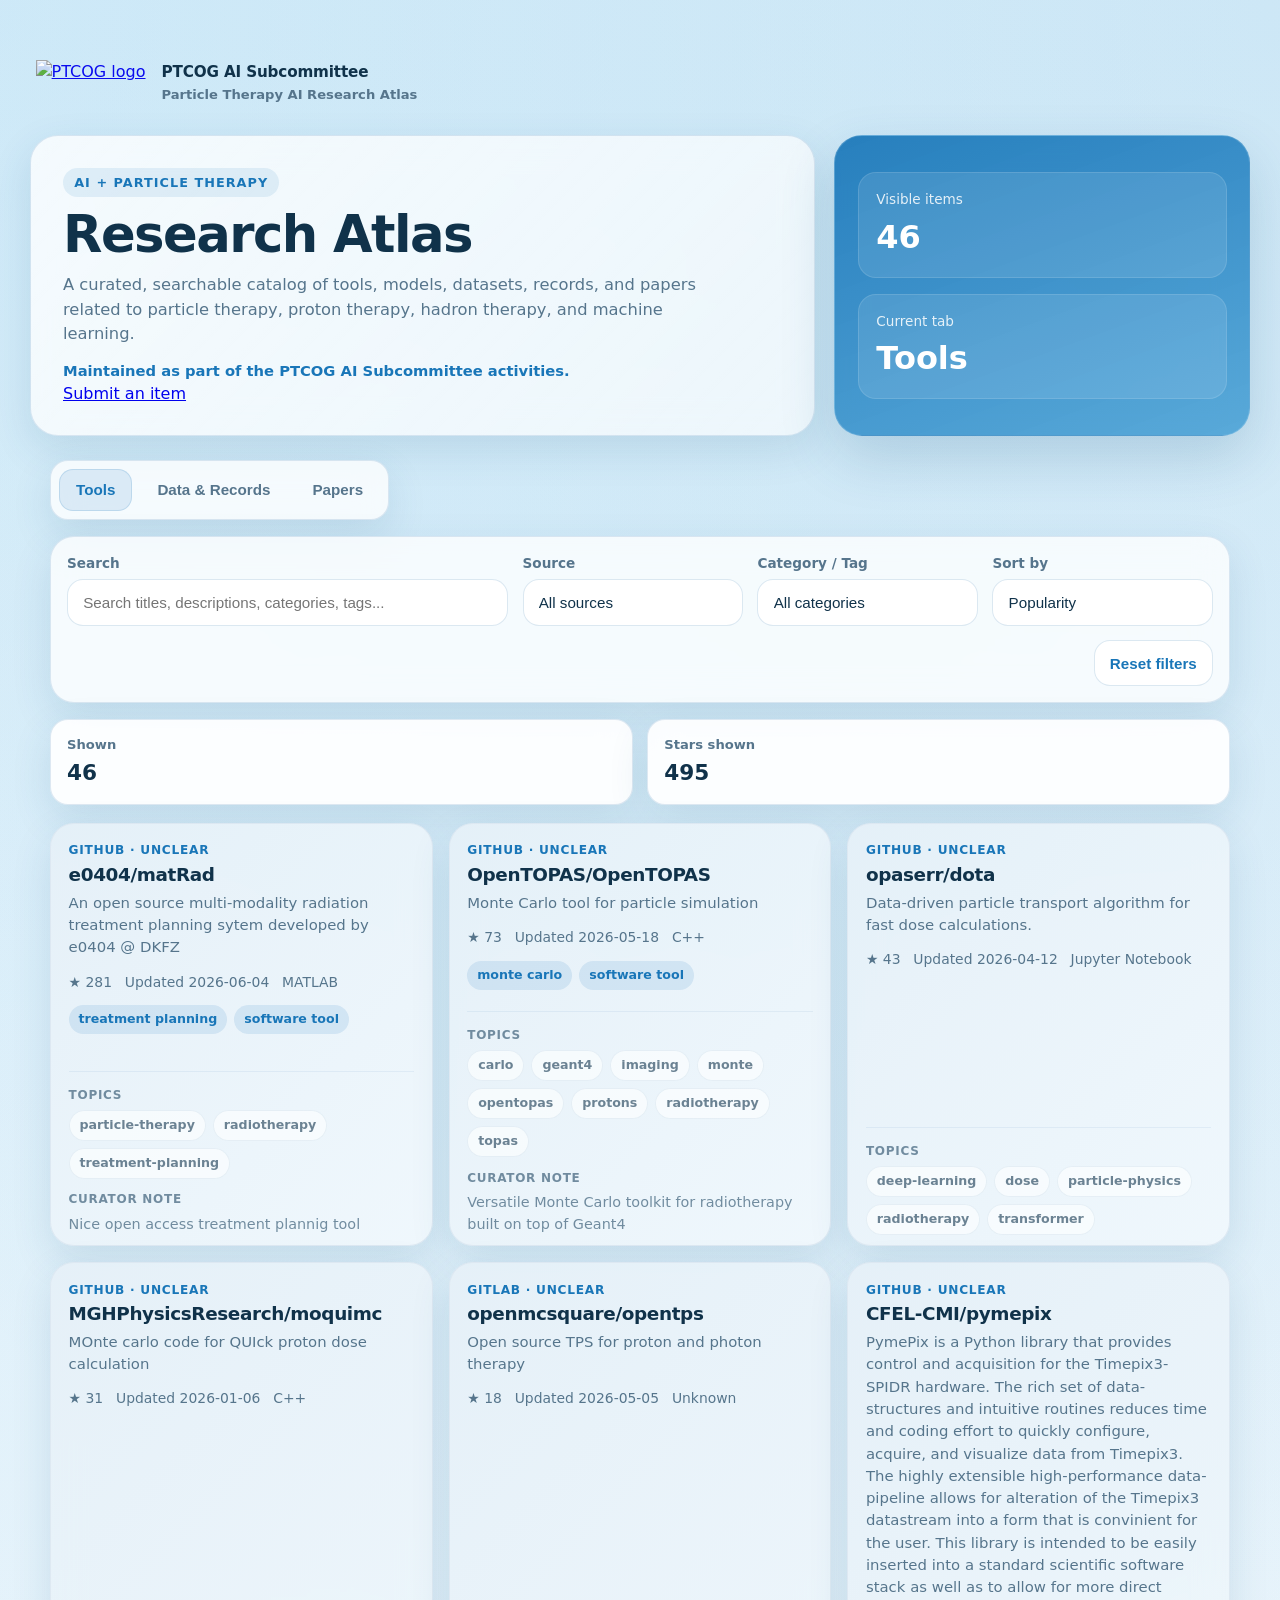
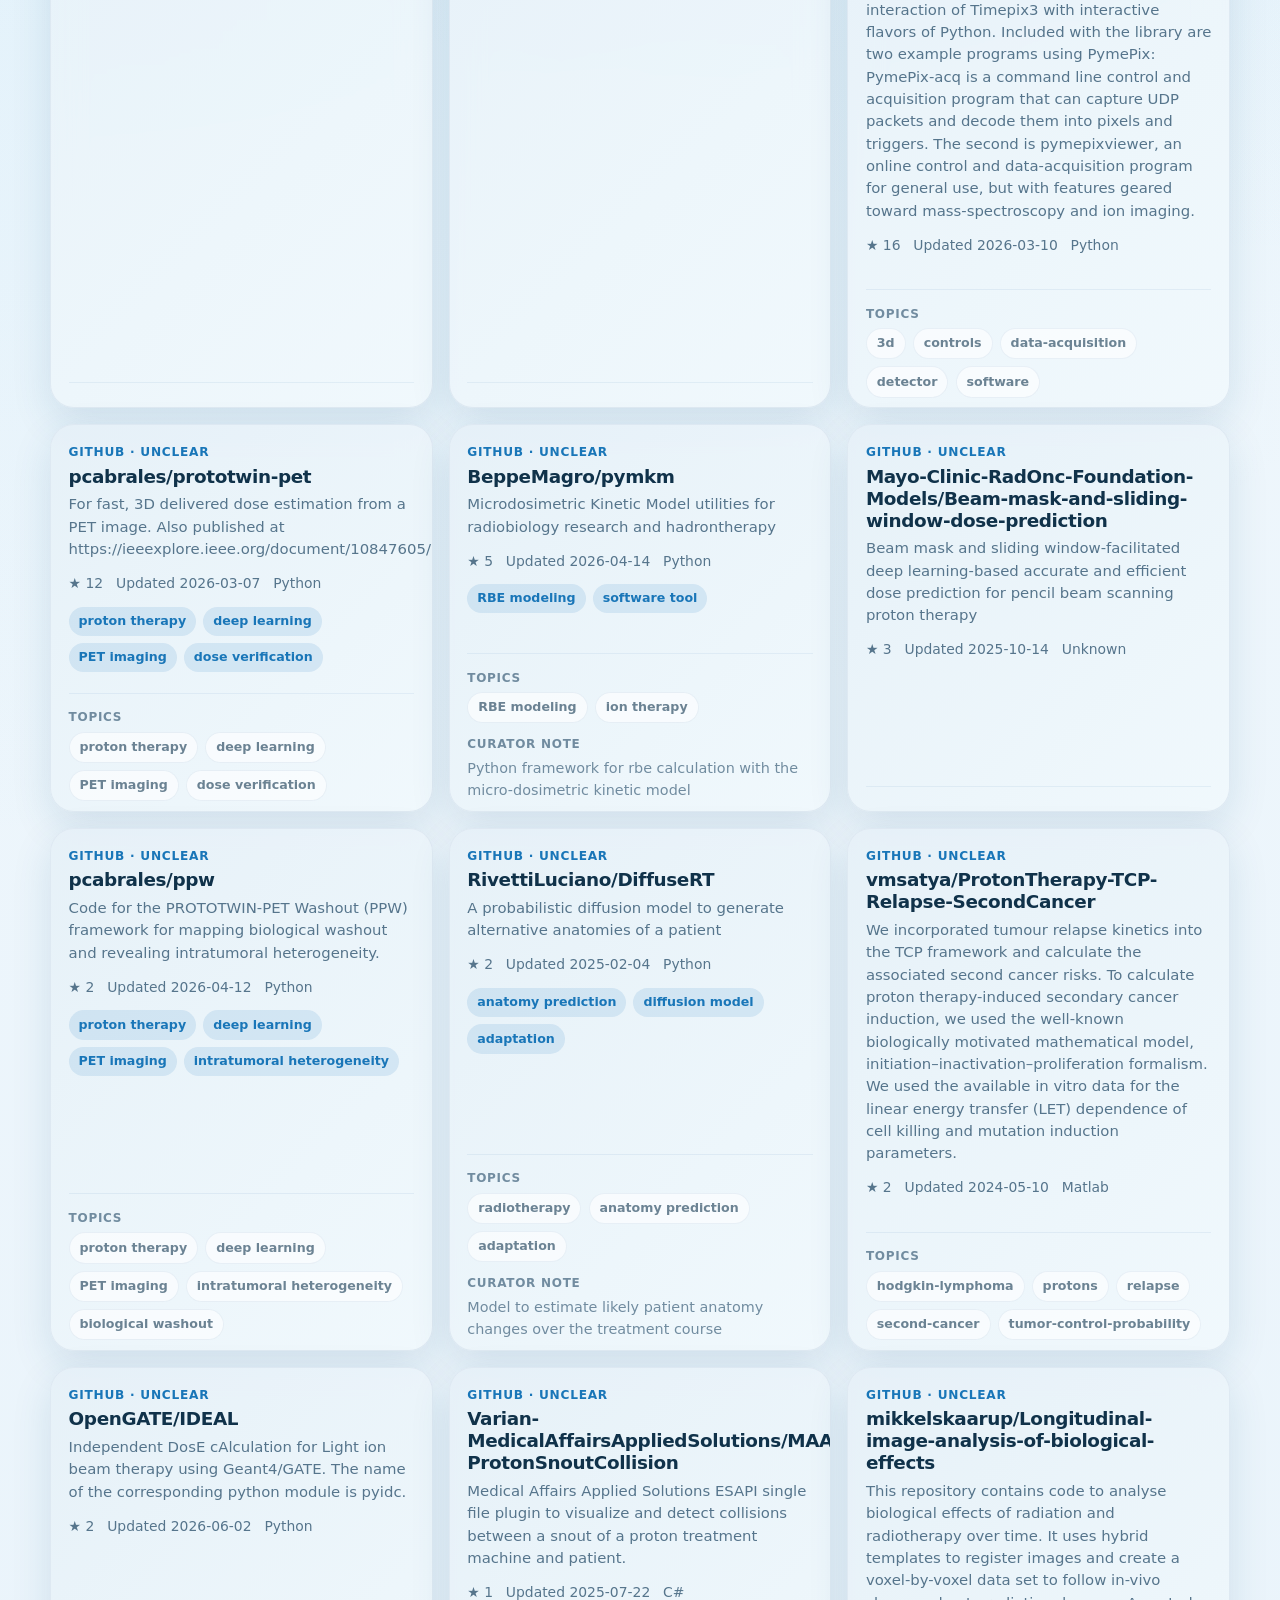
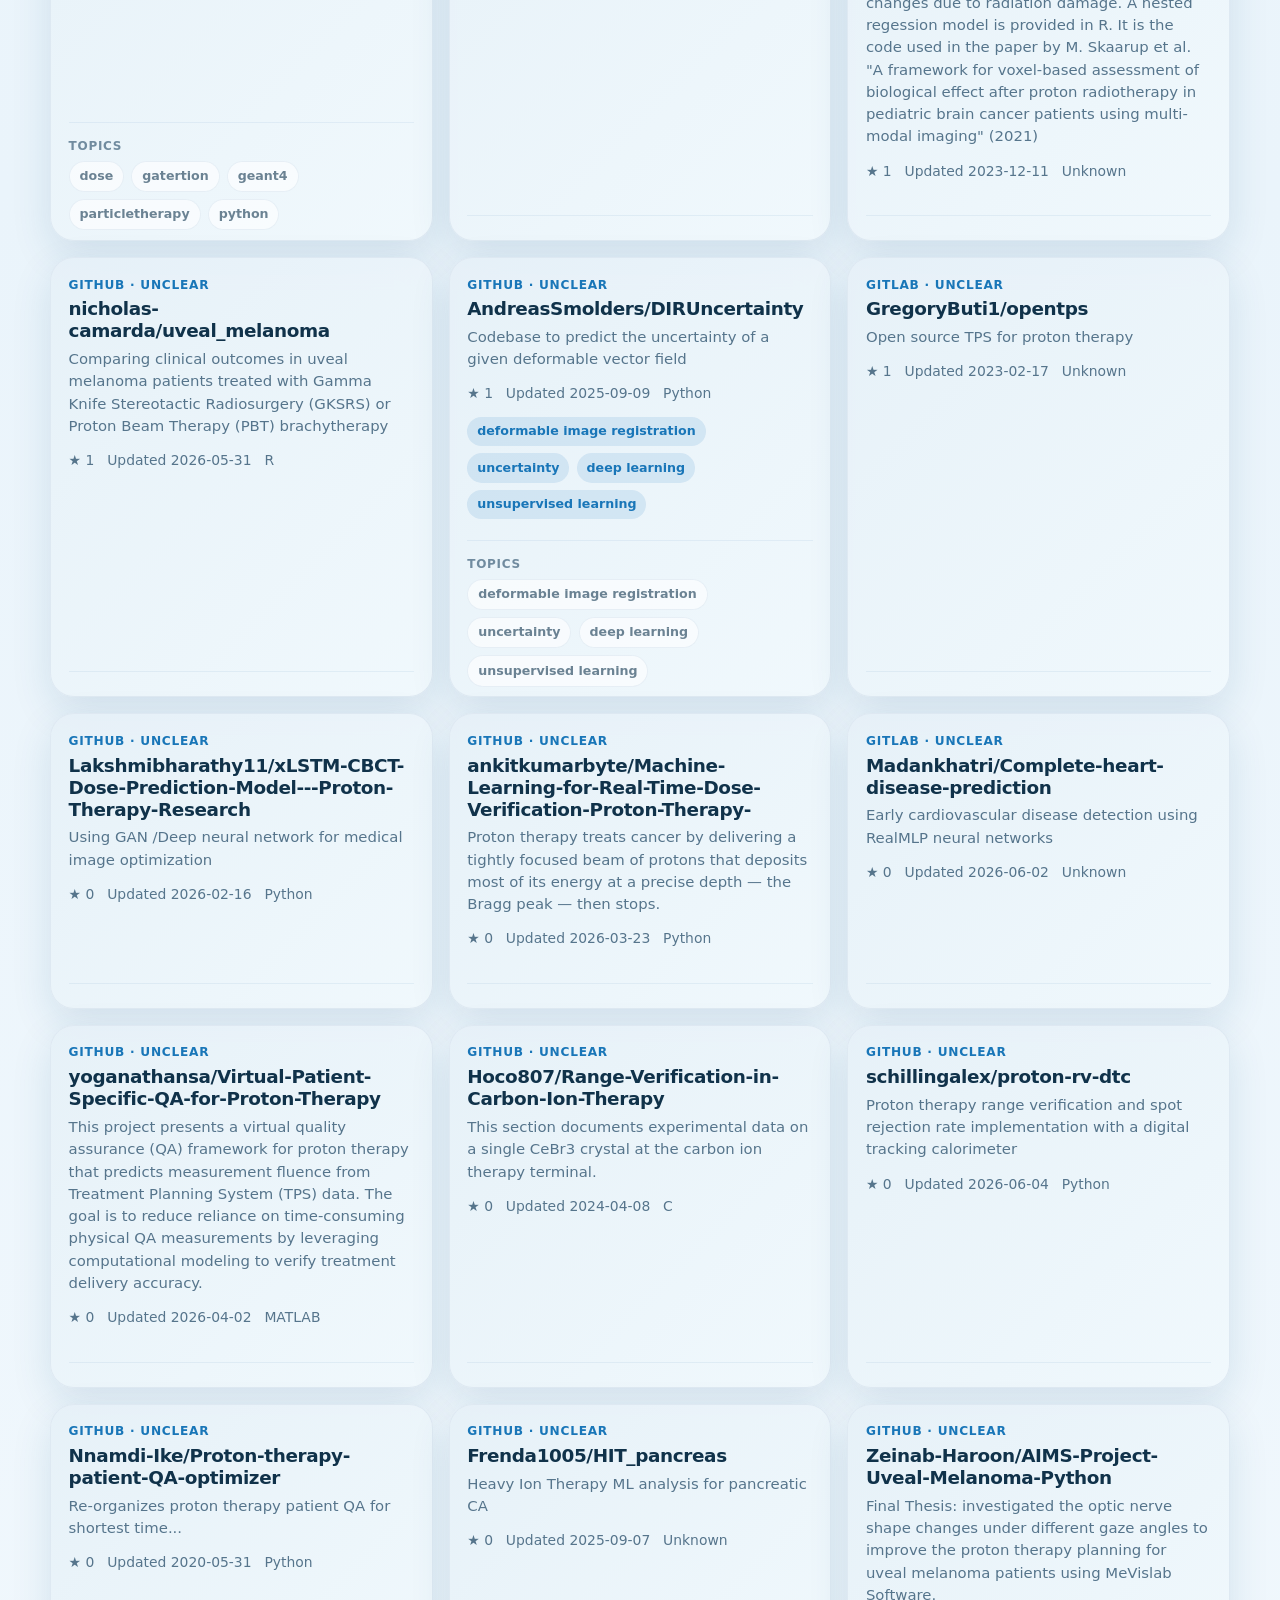
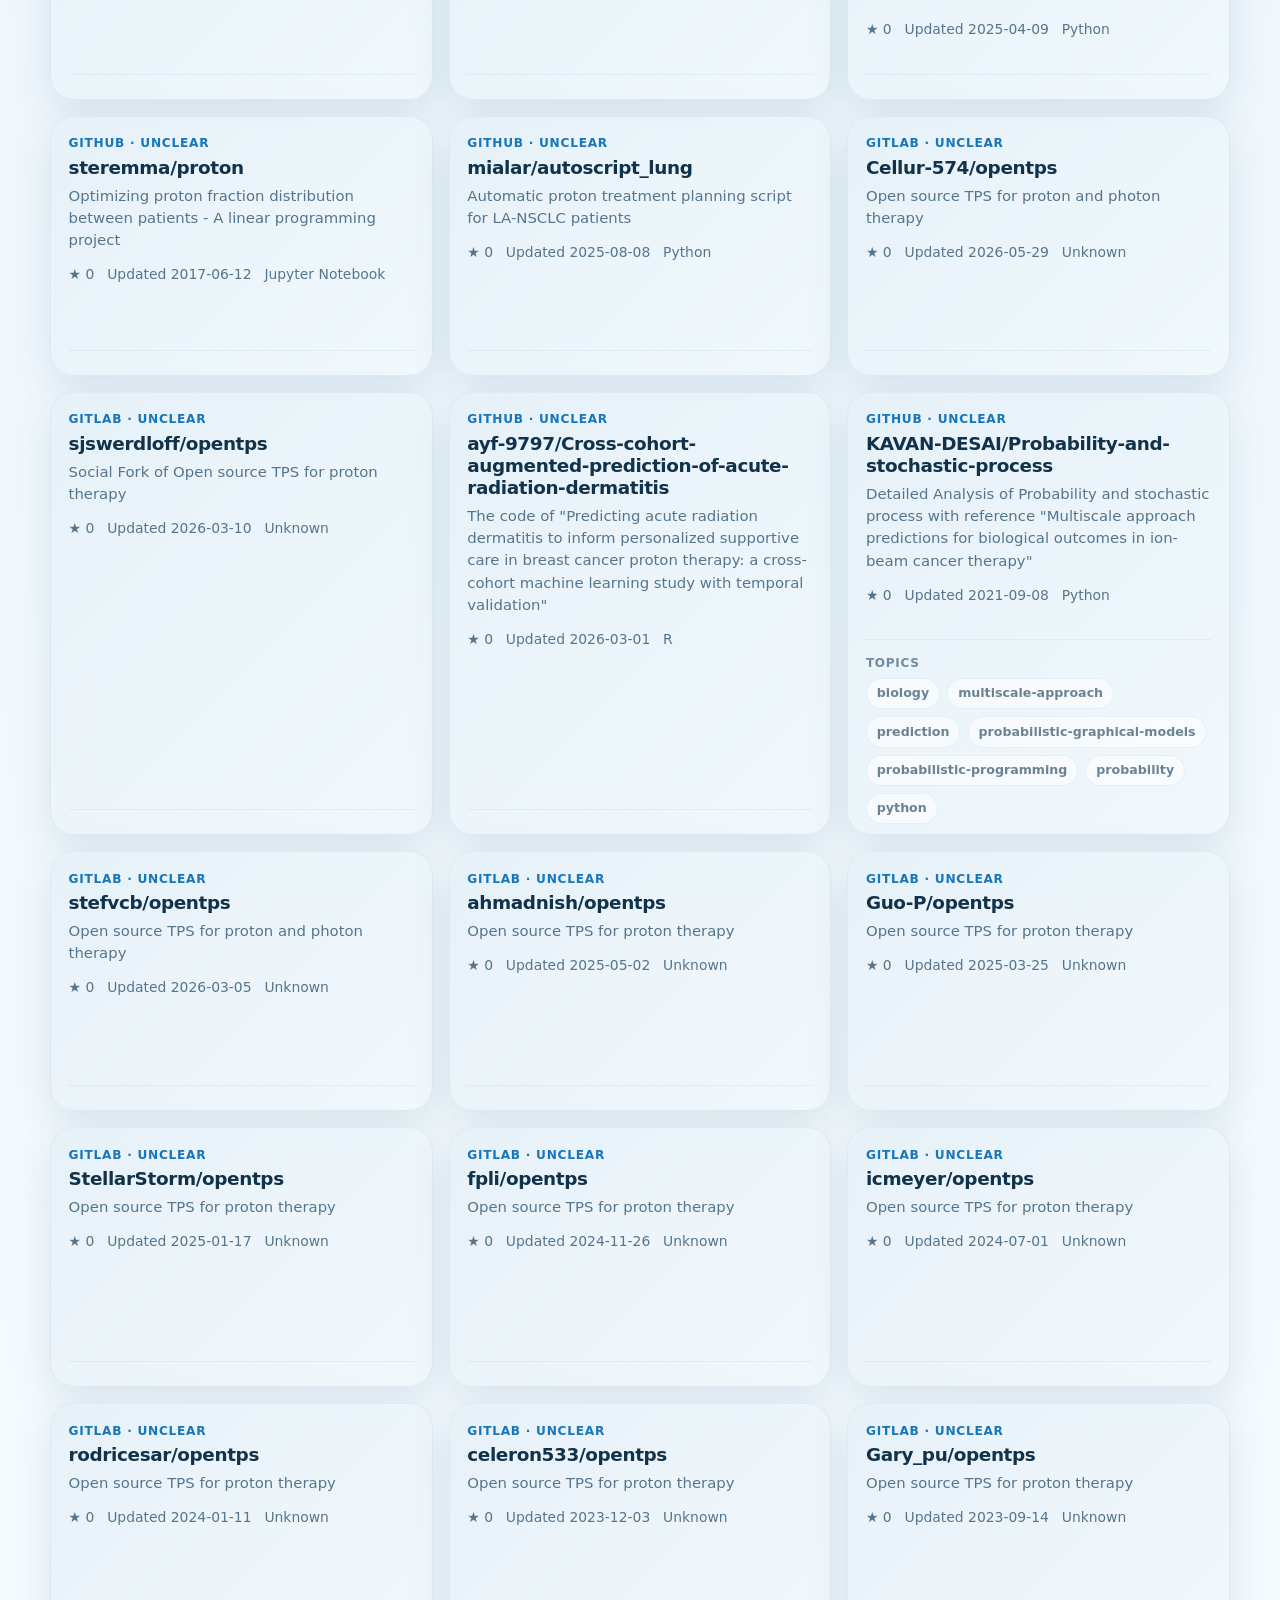
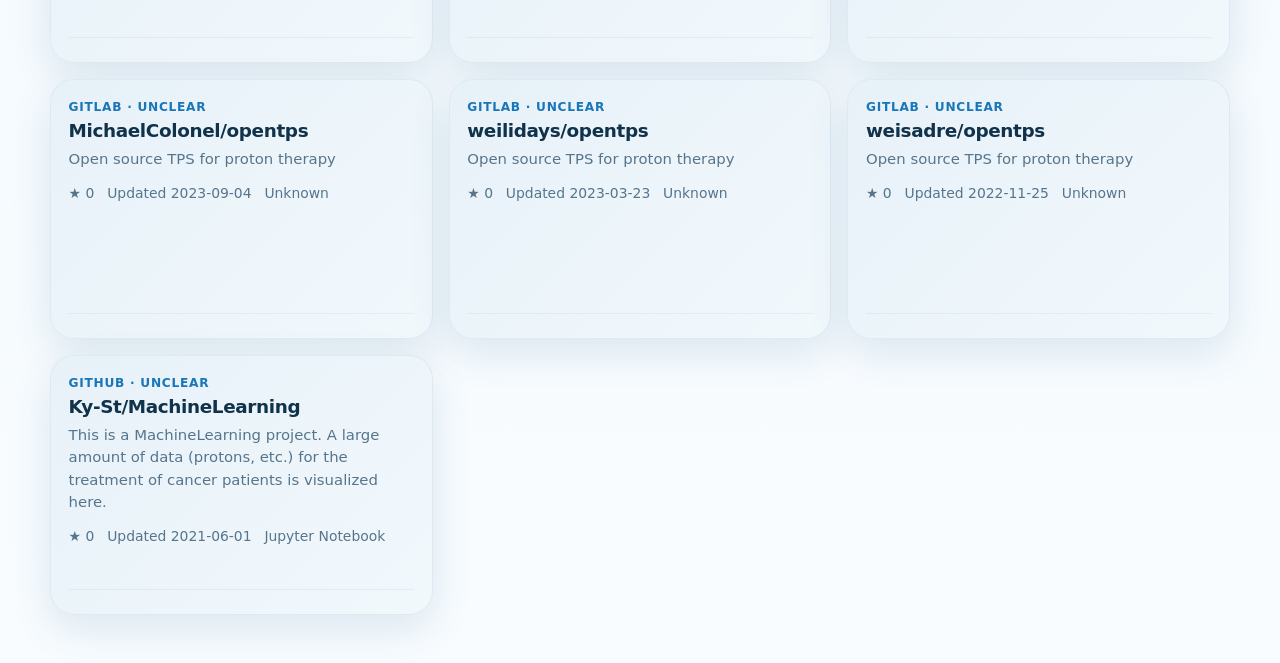
==== commit 2d84a6e6: "Update generated catalog" ====
--- a/site/index.html
+++ b/site/index.html
@@ -4,20 +4,40 @@
   <meta charset="utf-8">
   <meta name="viewport" content="width=device-width,initial-scale=1">
   <title>AI/ML in Particle Therapy Catalog</title>
-  <meta name="description" content="A curated catalog of repositories and datasets at the intersection of particle therapy and AI/ML.">
+  <meta name="description" content="A curated catalog of repositories, datasets, records, and papers at the intersection of particle therapy and AI/ML.">
   <link rel="stylesheet" href="styles.css">
 </head>
 <body>
   <div class="page-shell">
     <header class="hero">
-      <div class="hero-inner">
+    <div class="hero-inner">
+  <div class="hero-brand">
+    <a href="https://ptcog.online/" target="_blank" rel="noopener noreferrer" aria-label="Visit PTCOG website">
+      <img
+        src="https://ptcog.online/wp-content/uploads/sites/4/2024/12/PTCOG_Logo_191224.svg"
+        alt="PTCOG logo"
+        class="ptcog-logo"
+      >
+    </a>
+    <div class="brand-copy">
+      <span class="brand-title">PTCOG AI Subcommittee</span>
+      <span class="brand-subtitle">Particle Therapy AI Research Atlas</span>
+    </div>
+  </div>
+
         <div class="hero-copy">
           <span class="eyebrow">AI + PARTICLE THERAPY</span>
           <h1>Research Atlas</h1>
           <p class="hero-text">
-            A curated, searchable catalog of tools, models, datasets, and records related to
-            particle therapy, proton therapy, hadron therapy, and machine learning.
+                A curated, searchable catalog of tools, models, datasets, records, and papers related to
+                particle therapy, proton therapy, hadron therapy, and machine learning.
+                <span class="affiliation">Maintained as part of the PTCOG AI Subcommittee activities.</span>
           </p>
+          <div class="hero-actions">
+              <a class="submit-button" href="https://github.com/LenVol/particle-therapy-ai-catalog/issues/new?template=submit-catalog-item.yml" target="_blank" rel="noopener noreferrer">
+                Submit an item
+              </a>
+            </div>
         </div>
 
         <div class="hero-panel">
@@ -37,6 +57,7 @@
       <section class="tabs">
         <button class="tab-button active" id="tabTools" type="button">Tools</button>
         <button class="tab-button" id="tabDatasets" type="button">Data &amp; Records</button>
+        <button class="tab-button" id="tabPapers" type="button">Papers</button>
       </section>
 
       <section class="controls">
--- a/site/styles.css
+++ b/site/styles.css
@@ -28,17 +28,10 @@
     linear-gradient(180deg, var(--bg-0), var(--bg-1) 48%, #f8fcff);
 }
 
-body {
-  line-height: 1.5;
-}
-
-.page-shell {
-  min-height: 100vh;
-}
-
-.hero {
-  padding: 3.5rem 1.25rem 1.5rem;
-}
+body { line-height: 1.5; }
+.page-shell { min-height: 100vh; }
+
+.hero { padding: 3.5rem 1.25rem 1.5rem; }
 
 .hero-inner {
   max-width: 1220px;
@@ -48,14 +41,56 @@
   gap: 1.2rem;
   align-items: stretch;
 }
-
-.hero-copy,
-.hero-panel,
-.controls,
-.stat-pill,
-.repo-card,
-.empty-state,
-.tabs {
+.hero-brand {
+  grid-column: 1 / -1;
+  display: flex;
+  align-items: center;
+  gap: 1rem;
+  margin-bottom: 0.35rem;
+  padding: 0.25rem 0.35rem;
+}
+
+.ptcog-logo {
+  height: 46px;
+  width: auto;
+  display: block;
+  opacity: 0.95;
+  transition: opacity 180ms ease, transform 180ms ease;
+}
+
+.ptcog-logo:hover {
+  opacity: 1;
+  transform: translateY(-1px);
+}
+
+.brand-copy {
+  display: flex;
+  flex-direction: column;
+  gap: 0.1rem;
+}
+
+.brand-title {
+  color: var(--text);
+  font-size: 0.95rem;
+  font-weight: 850;
+  letter-spacing: -0.01em;
+}
+
+.brand-subtitle {
+  color: var(--muted);
+  font-size: 0.82rem;
+  font-weight: 650;
+}
+
+.affiliation {
+  display: block;
+  margin-top: 0.85rem;
+  color: var(--primary);
+  font-size: 0.92rem;
+  font-weight: 750;
+}
+
+.hero-copy, .hero-panel, .controls, .stat-pill, .repo-card, .empty-state, .tabs {
   backdrop-filter: blur(16px);
   -webkit-backdrop-filter: blur(16px);
 }
@@ -113,18 +148,8 @@
   border: 1px solid rgba(255,255,255,0.12);
 }
 
-.hero-stat-label {
-  display: block;
-  opacity: 0.85;
-  font-size: 0.85rem;
-}
-
-.hero-stat-value {
-  display: block;
-  font-size: 2rem;
-  font-weight: 800;
-  margin-top: 0.18rem;
-}
+.hero-stat-label { display: block; opacity: 0.85; font-size: 0.85rem; }
+.hero-stat-value { display: block; font-size: 2rem; font-weight: 800; margin-top: 0.18rem; }
 
 .main-content {
   max-width: 1220px;
@@ -173,26 +198,10 @@
   gap: 0.9rem;
 }
 
-.control {
-  display: flex;
-  flex-direction: column;
-  gap: 0.4rem;
-  min-width: 0;
-}
-
-.control-search {
-  min-width: 0;
-}
-
-.control span {
-  font-size: 0.85rem;
-  color: var(--muted);
-  font-weight: 700;
-}
-
-input[type="search"],
-select,
-button {
+.control { display: flex; flex-direction: column; gap: 0.4rem; min-width: 0; }
+.control span { font-size: 0.85rem; color: var(--muted); font-weight: 700; }
+
+input[type="search"], select, button {
   appearance: none;
   border: 1px solid rgba(92, 151, 193, 0.22);
   background: rgba(255,255,255,0.92);
@@ -202,21 +211,8 @@
   font-size: 0.95rem;
 }
 
-select {
-  max-width: 100%;
-}
-
-.controls-actions {
-  display: flex;
-  justify-content: flex-end;
-  margin-top: 0.9rem;
-}
-
-button {
-  cursor: pointer;
-  font-weight: 700;
-  color: var(--primary);
-}
+.controls-actions { display: flex; justify-content: flex-end; margin-top: 0.9rem; }
+button { cursor: pointer; font-weight: 700; color: var(--primary); }
 
 .stats-bar {
   display: grid;
@@ -233,53 +229,14 @@
   padding: 0.95rem 1rem;
 }
 
-.stat-label {
-  display: block;
-  color: var(--muted);
-  font-size: 0.82rem;
-  font-weight: 700;
-}
-
-.stat-value {
-  display: block;
-  font-size: 1.35rem;
-  font-weight: 800;
-  margin-top: 0.1rem;
-}
-
-.dataset-chip-filter {
-  margin-top: 1rem;
-  padding-top: 0.2rem;
-}
-
-.chip-filter-header {
-  display: flex;
-  align-items: center;
-  justify-content: space-between;
-  gap: 0.75rem;
-  margin-bottom: 0.5rem;
-}
-
-.chip-filter-label {
-  font-size: 0.85rem;
-  color: var(--muted);
-  font-weight: 700;
-}
-
-.chip-clear-button {
-  padding: 0.45rem 0.75rem;
-  border-radius: 999px;
-  font-size: 0.8rem;
-}
-
-.chip-container {
-  display: flex;
-  flex-wrap: nowrap;
-  gap: 0.55rem;
-  overflow-x: auto;
-  padding: 0.2rem 0.1rem 0.4rem;
-  scrollbar-width: thin;
-}
+.stat-label { display: block; color: var(--muted); font-size: 0.82rem; font-weight: 700; }
+.stat-value { display: block; font-size: 1.35rem; font-weight: 800; margin-top: 0.1rem; }
+
+.dataset-chip-filter { margin-top: 1rem; padding-top: 0.2rem; }
+.chip-filter-header { display: flex; align-items: center; justify-content: space-between; gap: 0.75rem; margin-bottom: 0.5rem; }
+.chip-filter-label { font-size: 0.85rem; color: var(--muted); font-weight: 700; }
+.chip-clear-button { padding: 0.45rem 0.75rem; border-radius: 999px; font-size: 0.8rem; }
+.chip-container { display: flex; flex-wrap: nowrap; gap: 0.55rem; overflow-x: auto; padding: 0.2rem 0.1rem 0.4rem; scrollbar-width: thin; }
 
 .filter-chip {
   flex: 0 0 auto;
@@ -296,19 +253,8 @@
   font-weight: 700;
 }
 
-.filter-chip:hover {
-  background: rgba(25, 118, 184, 0.14);
-}
-
-.filter-chip.active {
-  background: var(--primary);
-  color: white;
-  border-color: var(--primary);
-}
-
-.hidden {
-  display: none !important;
-}
+.filter-chip.active { background: var(--primary); color: white; border-color: var(--primary); }
+.hidden { display: none !important; }
 
 .cards-grid {
   display: grid;
@@ -341,22 +287,12 @@
   z-index: 0;
 }
 
-.repo-card > * {
-  position: relative;
-  z-index: 1;
-}
+.repo-card > * { position: relative; z-index: 1; }
 
 .repo-card:hover {
   transform: translateY(-6px);
   box-shadow: var(--shadow-strong);
   border-color: rgba(47, 148, 209, 0.32);
-}
-
-.repo-card-top {
-  display: flex;
-  justify-content: space-between;
-  gap: 1rem;
-  align-items: flex-start;
 }
 
 .repo-kicker {
@@ -374,11 +310,7 @@
   letter-spacing: -0.02em;
 }
 
-.repo-summary {
-  margin: 0;
-  color: var(--muted);
-  font-size: 0.93rem;
-}
+.repo-summary { margin: 0; color: var(--muted); font-size: 0.93rem; }
 
 .repo-meta-row {
   display: flex;
@@ -388,11 +320,7 @@
   font-size: 0.87rem;
 }
 
-.chip-row {
-  display: flex;
-  flex-wrap: wrap;
-  gap: 0.45rem;
-}
+.chip-row { display: flex; flex-wrap: wrap; gap: 0.45rem; }
 
 .chip {
   display: inline-flex;
@@ -403,16 +331,8 @@
   font-weight: 700;
 }
 
-.chip-primary {
-  background: rgba(25, 118, 184, 0.12);
-  color: var(--primary);
-}
-
-.chip-subtle {
-  background: rgba(255,255,255,0.7);
-  color: #4f6a7d;
-  border: 1px solid rgba(80, 132, 180, 0.12);
-}
+.chip-primary { background: rgba(25, 118, 184, 0.12); color: var(--primary); }
+.chip-subtle { background: rgba(255,255,255,0.7); color: #4f6a7d; border: 1px solid rgba(80, 132, 180, 0.12); }
 
 .hover-panel {
   margin-top: auto;
@@ -423,40 +343,12 @@
   transition: opacity 220ms ease, transform 220ms ease;
 }
 
-.repo-card:hover .hover-panel {
-  opacity: 1;
-  transform: translateY(0);
-}
-
-.hover-block + .hover-block {
-  margin-top: 0.7rem;
-}
-
-.hover-label {
-  font-size: 0.75rem;
-  font-weight: 800;
-  text-transform: uppercase;
-  letter-spacing: 0.06em;
-  color: var(--muted);
-  margin-bottom: 0.35rem;
-}
-
-.hover-list {
-  margin: 0;
-  padding-left: 1.1rem;
-  color: var(--muted);
-  font-size: 0.88rem;
-}
-
-.warning-list {
-  color: #946b21;
-}
-
-.hover-note {
-  margin: 0;
-  color: var(--muted);
-  font-size: 0.9rem;
-}
+.repo-card:hover .hover-panel { opacity: 1; transform: translateY(0); }
+.hover-block + .hover-block { margin-top: 0.7rem; }
+.hover-label { font-size: 0.75rem; font-weight: 800; text-transform: uppercase; letter-spacing: 0.06em; color: var(--muted); margin-bottom: 0.35rem; }
+.hover-list { margin: 0; padding-left: 1.1rem; color: var(--muted); font-size: 0.88rem; }
+.warning-list { color: #946b21; }
+.hover-note { margin: 0; color: var(--muted); font-size: 0.9rem; }
 
 .empty-state {
   grid-column: 1 / -1;
@@ -468,27 +360,10 @@
   box-shadow: var(--shadow);
 }
 
-.empty-state h2 {
-  margin-top: 0;
-}
-
-.empty-state p {
-  margin-bottom: 0;
-  color: var(--muted);
-}
-
 @media (max-width: 980px) {
-  .hero-inner {
-    grid-template-columns: 1fr;
-  }
-
-  .controls-grid {
-    grid-template-columns: 1fr 1fr;
-  }
-
-  .stats-bar {
-    grid-template-columns: 1fr;
-  }
+  .hero-inner { grid-template-columns: 1fr; }
+  .controls-grid { grid-template-columns: 1fr 1fr; }
+  .stats-bar { grid-template-columns: 1fr; }
 }
 
 @media (max-width: 640px) {
@@ -511,11 +386,16 @@
     grid-template-columns: 1fr;
   }
 
-  .repo-card-top {
-    flex-direction: column;
-  }
-
   .filter-chip {
     max-width: 220px;
   }
-}
+
+  /* ADD THIS */
+  .hero-brand {
+    align-items: flex-start;
+  }
+
+  .ptcog-logo {
+    height: 38px;
+  }
+}
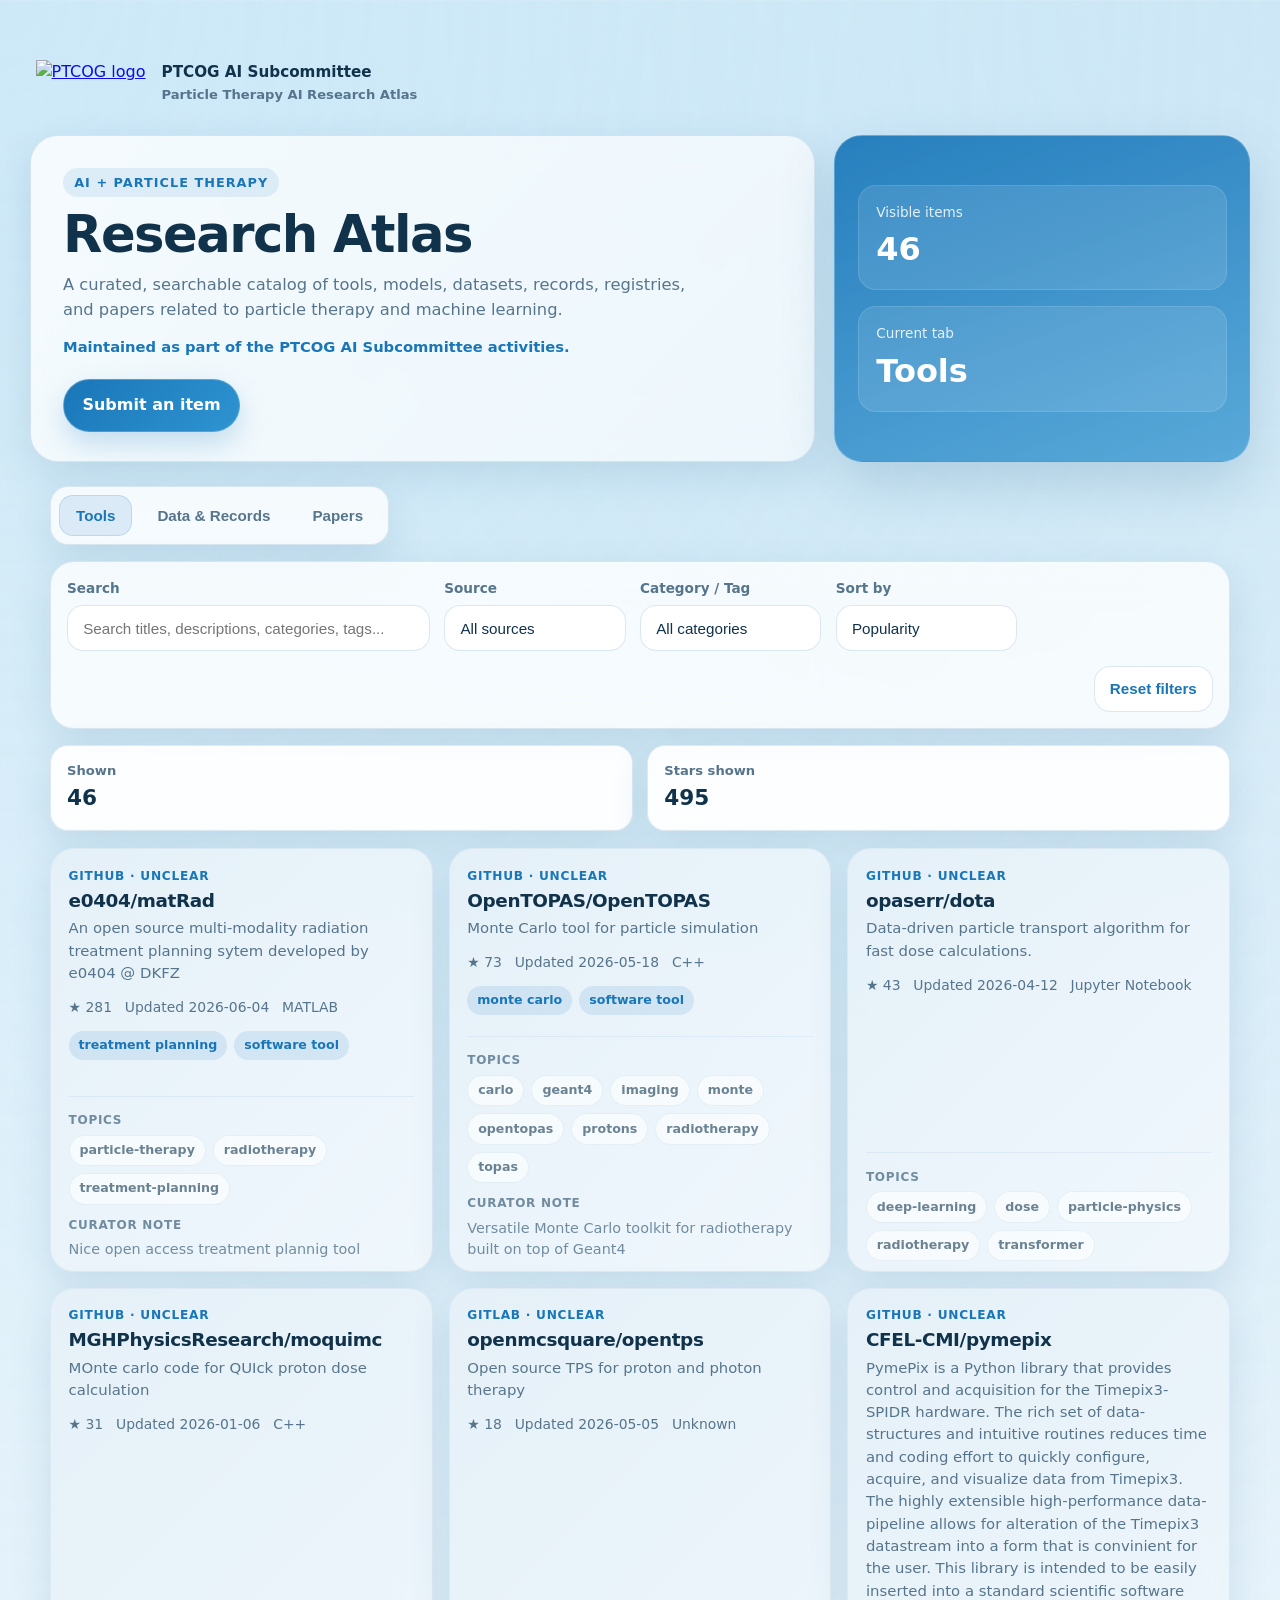
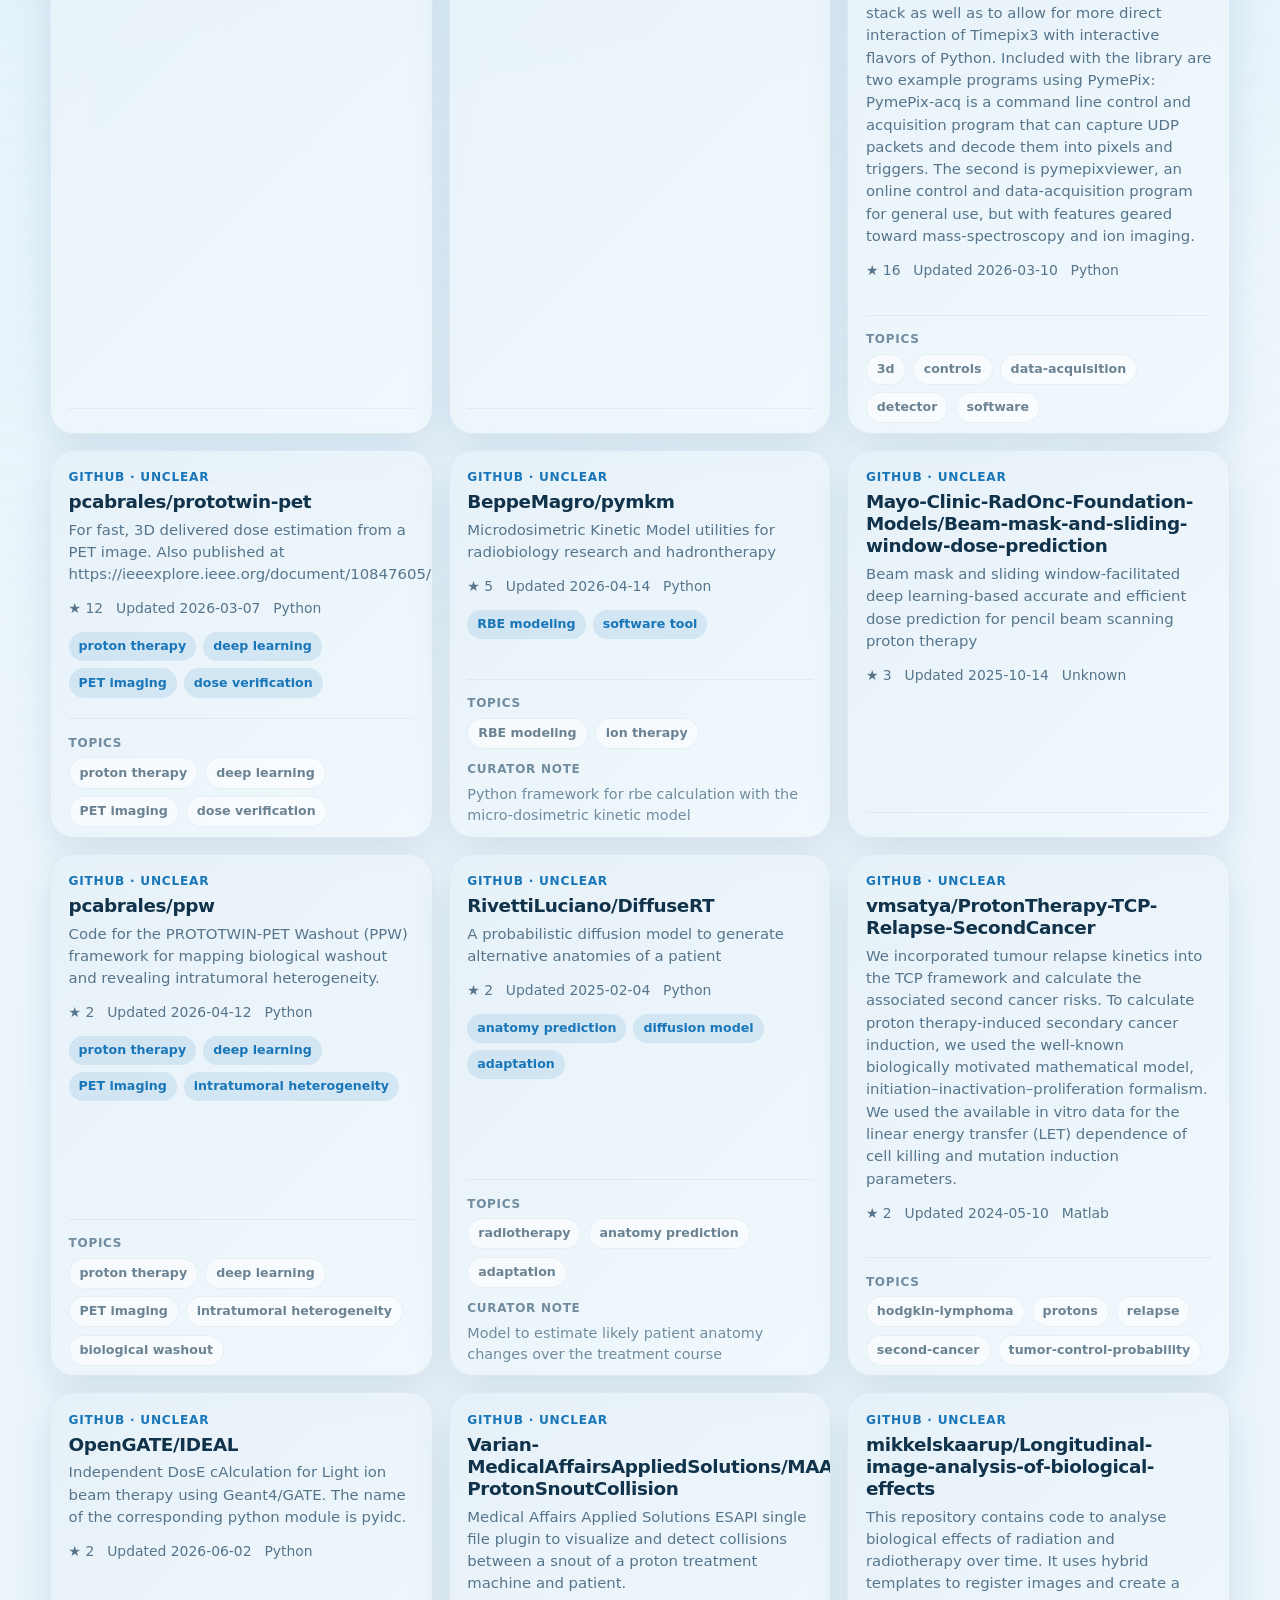
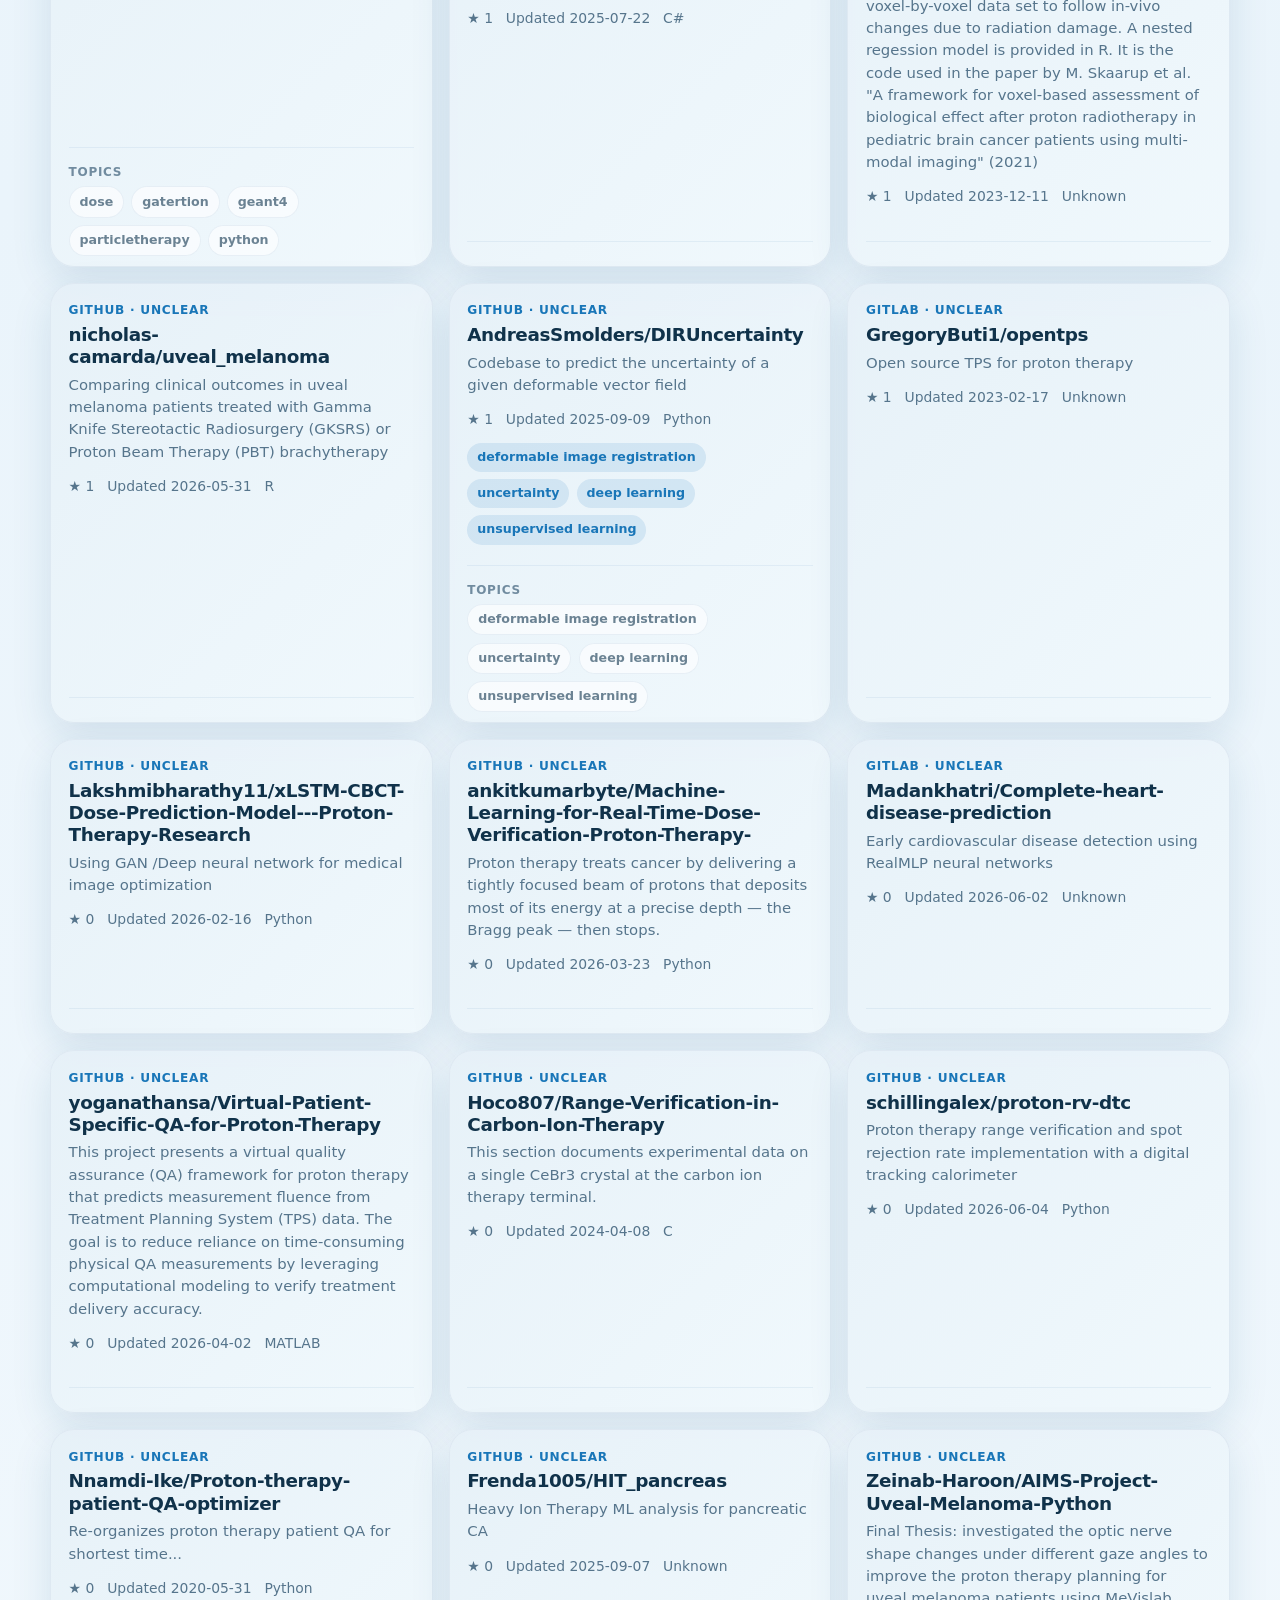
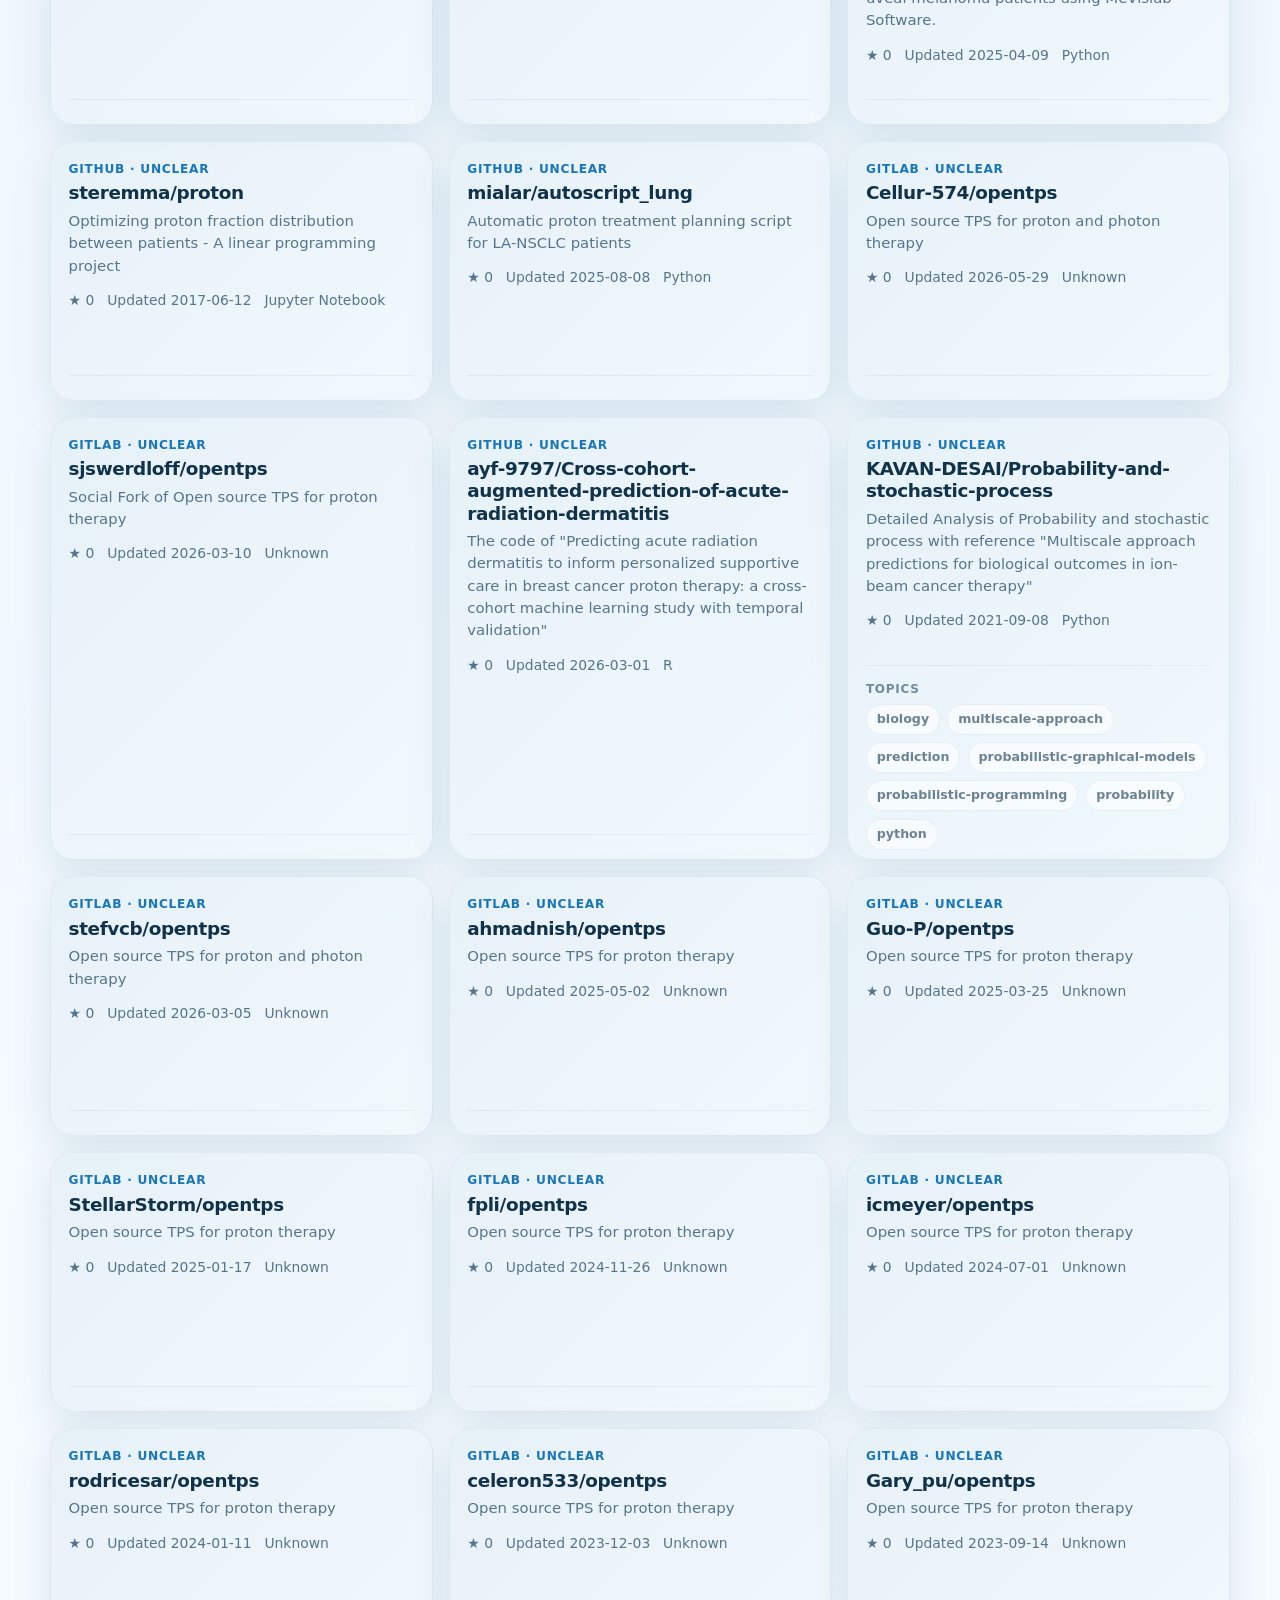
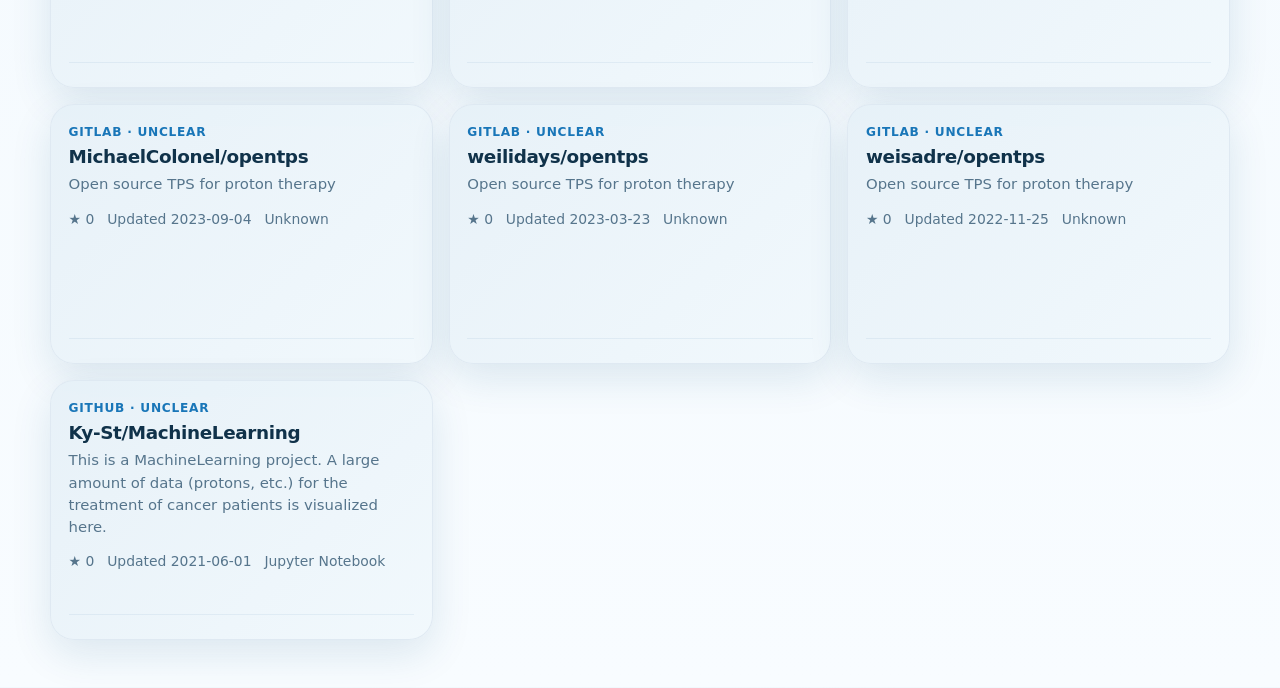
==== commit e8699bbf: "Update generated catalog" ====
--- a/site/index.html
+++ b/site/index.html
@@ -10,34 +10,30 @@
 <body>
   <div class="page-shell">
     <header class="hero">
-    <div class="hero-inner">
-  <div class="hero-brand">
-    <a href="https://ptcog.online/" target="_blank" rel="noopener noreferrer" aria-label="Visit PTCOG website">
-      <img
-        src="https://ptcog.online/wp-content/uploads/sites/4/2024/12/PTCOG_Logo_191224.svg"
-        alt="PTCOG logo"
-        class="ptcog-logo"
-      >
-    </a>
-    <div class="brand-copy">
-      <span class="brand-title">PTCOG AI Subcommittee</span>
-      <span class="brand-subtitle">Particle Therapy AI Research Atlas</span>
-    </div>
-  </div>
+      <div class="hero-inner">
+        <div class="hero-brand">
+          <a href="https://ptcog.online/" target="_blank" rel="noopener noreferrer" aria-label="Visit PTCOG website">
+            <img src="https://ptcog.online/wp-content/uploads/sites/4/2024/12/PTCOG_Logo_191224.svg" alt="PTCOG logo" class="ptcog-logo">
+          </a>
+          <div class="brand-copy">
+            <span class="brand-title">PTCOG AI Subcommittee</span>
+            <span class="brand-subtitle">Particle Therapy AI Research Atlas</span>
+          </div>
+        </div>
 
         <div class="hero-copy">
           <span class="eyebrow">AI + PARTICLE THERAPY</span>
           <h1>Research Atlas</h1>
           <p class="hero-text">
-                A curated, searchable catalog of tools, models, datasets, records, and papers related to
-                particle therapy, proton therapy, hadron therapy, and machine learning.
-                <span class="affiliation">Maintained as part of the PTCOG AI Subcommittee activities.</span>
+            A curated, searchable catalog of tools, models, datasets, records, registries, and papers related to
+            particle therapy and machine learning.
+            <span class="affiliation">Maintained as part of the PTCOG AI Subcommittee activities.</span>
           </p>
           <div class="hero-actions">
-              <a class="submit-button" href="https://github.com/LenVol/particle-therapy-ai-catalog/issues/new?template=submit-catalog-item.yml" target="_blank" rel="noopener noreferrer">
-                Submit an item
-              </a>
-            </div>
+            <a class="submit-button" href="https://github.com/lenvol/particle-therapy-ai-catalog/issues/new?template=submit-catalog-item.yml" target="_blank" rel="noopener noreferrer">
+              Submit an item
+            </a>
+          </div>
         </div>
 
         <div class="hero-panel">
@@ -71,6 +67,13 @@
             <span>Source</span>
             <select id="sourceFilter">
               <option value="">All sources</option>
+            </select>
+          </label>
+
+          <label class="control hidden" id="recordTypeControl">
+            <span>Record type</span>
+            <select id="recordTypeFilter">
+              <option value="">All record types</option>
             </select>
           </label>
 
--- a/site/styles.css
+++ b/site/styles.css
@@ -1,6 +1,4 @@
-* {
-  box-sizing: border-box;
-}
+* { box-sizing: border-box; }
 
 :root {
   --bg-0: #f3f9fd;
@@ -30,7 +28,6 @@
 
 body { line-height: 1.5; }
 .page-shell { min-height: 100vh; }
-
 .hero { padding: 3.5rem 1.25rem 1.5rem; }
 
 .hero-inner {
@@ -41,6 +38,12 @@
   gap: 1.2rem;
   align-items: stretch;
 }
+
+.hero-copy, .hero-panel, .controls, .stat-pill, .repo-card, .empty-state, .tabs {
+  backdrop-filter: blur(16px);
+  -webkit-backdrop-filter: blur(16px);
+}
+
 .hero-brand {
   grid-column: 1 / -1;
   display: flex;
@@ -58,42 +61,11 @@
   transition: opacity 180ms ease, transform 180ms ease;
 }
 
-.ptcog-logo:hover {
-  opacity: 1;
-  transform: translateY(-1px);
-}
-
-.brand-copy {
-  display: flex;
-  flex-direction: column;
-  gap: 0.1rem;
-}
-
-.brand-title {
-  color: var(--text);
-  font-size: 0.95rem;
-  font-weight: 850;
-  letter-spacing: -0.01em;
-}
-
-.brand-subtitle {
-  color: var(--muted);
-  font-size: 0.82rem;
-  font-weight: 650;
-}
-
-.affiliation {
-  display: block;
-  margin-top: 0.85rem;
-  color: var(--primary);
-  font-size: 0.92rem;
-  font-weight: 750;
-}
-
-.hero-copy, .hero-panel, .controls, .stat-pill, .repo-card, .empty-state, .tabs {
-  backdrop-filter: blur(16px);
-  -webkit-backdrop-filter: blur(16px);
-}
+.ptcog-logo:hover { opacity: 1; transform: translateY(-1px); }
+
+.brand-copy { display: flex; flex-direction: column; gap: 0.1rem; }
+.brand-title { color: var(--text); font-size: 0.95rem; font-weight: 850; }
+.brand-subtitle { color: var(--muted); font-size: 0.82rem; font-weight: 650; }
 
 .hero-copy {
   background: linear-gradient(135deg, rgba(255,255,255,0.78), rgba(255,255,255,0.62));
@@ -122,11 +94,30 @@
   letter-spacing: -0.03em;
 }
 
-.hero-text {
-  max-width: 62ch;
-  margin: 0.85rem 0 0;
-  color: var(--muted);
-  font-size: 1.02rem;
+.hero-text { max-width: 62ch; margin: 0.85rem 0 0; color: var(--muted); font-size: 1.02rem; }
+
+.affiliation {
+  display: block;
+  margin-top: 0.85rem;
+  color: var(--primary);
+  font-size: 0.92rem;
+  font-weight: 750;
+}
+
+.hero-actions { display: flex; gap: 0.75rem; margin-top: 1.3rem; flex-wrap: wrap; }
+
+.submit-button {
+  display: inline-flex;
+  align-items: center;
+  justify-content: center;
+  text-decoration: none;
+  border-radius: 999px;
+  padding: 0.85rem 1.15rem;
+  font-weight: 800;
+  color: white;
+  background: linear-gradient(135deg, var(--primary), var(--primary-2));
+  box-shadow: 0 12px 28px rgba(25, 118, 184, 0.22);
+  border: 1px solid rgba(255,255,255,0.22);
 }
 
 .hero-panel {
@@ -141,21 +132,11 @@
   align-content: center;
 }
 
-.hero-stat {
-  border-radius: 18px;
-  background: rgba(255,255,255,0.10);
-  padding: 1rem 1.1rem;
-  border: 1px solid rgba(255,255,255,0.12);
-}
-
+.hero-stat { border-radius: 18px; background: rgba(255,255,255,0.10); padding: 1rem 1.1rem; border: 1px solid rgba(255,255,255,0.12); }
 .hero-stat-label { display: block; opacity: 0.85; font-size: 0.85rem; }
 .hero-stat-value { display: block; font-size: 2rem; font-weight: 800; margin-top: 0.18rem; }
 
-.main-content {
-  max-width: 1220px;
-  margin: 0 auto;
-  padding: 0 1.25rem 3rem;
-}
+.main-content { max-width: 1220px; margin: 0 auto; padding: 0 1.25rem 3rem; }
 
 .tabs {
   display: inline-flex;
@@ -178,11 +159,7 @@
   cursor: pointer;
 }
 
-.tab-button.active {
-  background: rgba(25, 118, 184, 0.12);
-  color: var(--primary);
-  border-color: rgba(25, 118, 184, 0.16);
-}
+.tab-button.active { background: rgba(25, 118, 184, 0.12); color: var(--primary); border-color: rgba(25, 118, 184, 0.16); }
 
 .controls {
   background: var(--surface);
@@ -192,12 +169,7 @@
   padding: 1rem;
 }
 
-.controls-grid {
-  display: grid;
-  grid-template-columns: 2fr 1fr 1fr 1fr;
-  gap: 0.9rem;
-}
-
+.controls-grid { display: grid; grid-template-columns: 2fr 1fr 1fr 1fr 1fr; gap: 0.9rem; }
 .control { display: flex; flex-direction: column; gap: 0.4rem; min-width: 0; }
 .control span { font-size: 0.85rem; color: var(--muted); font-weight: 700; }
 
@@ -211,15 +183,11 @@
   font-size: 0.95rem;
 }
 
+select { max-width: 100%; }
+button { cursor: pointer; font-weight: 700; color: var(--primary); }
 .controls-actions { display: flex; justify-content: flex-end; margin-top: 0.9rem; }
-button { cursor: pointer; font-weight: 700; color: var(--primary); }
-
-.stats-bar {
-  display: grid;
-  grid-template-columns: repeat(2, minmax(0, 1fr));
-  gap: 0.9rem;
-  margin: 1rem 0 1.1rem;
-}
+
+.stats-bar { display: grid; grid-template-columns: repeat(2, minmax(0, 1fr)); gap: 0.9rem; margin: 1rem 0 1.1rem; }
 
 .stat-pill {
   background: var(--surface-strong);
@@ -256,11 +224,7 @@
 .filter-chip.active { background: var(--primary); color: white; border-color: var(--primary); }
 .hidden { display: none !important; }
 
-.cards-grid {
-  display: grid;
-  grid-template-columns: repeat(auto-fill, minmax(310px, 1fr));
-  gap: 1rem;
-}
+.cards-grid { display: grid; grid-template-columns: repeat(auto-fill, minmax(310px, 1fr)); gap: 1rem; }
 
 .repo-card {
   position: relative;
@@ -279,58 +243,19 @@
   transition: transform 220ms ease, box-shadow 220ms ease, border-color 220ms ease;
 }
 
-.repo-card::before {
-  content: "";
-  position: absolute;
-  inset: 0;
-  background: var(--card-bg);
-  z-index: 0;
-}
-
+.repo-card::before { content: ""; position: absolute; inset: 0; background: var(--card-bg); z-index: 0; }
 .repo-card > * { position: relative; z-index: 1; }
-
-.repo-card:hover {
-  transform: translateY(-6px);
-  box-shadow: var(--shadow-strong);
-  border-color: rgba(47, 148, 209, 0.32);
-}
-
-.repo-kicker {
-  color: var(--primary);
-  font-size: 0.76rem;
-  font-weight: 800;
-  letter-spacing: 0.06em;
-  text-transform: uppercase;
-}
-
-.repo-title {
-  margin: 0.28rem 0 0.35rem;
-  font-size: 1.15rem;
-  line-height: 1.2;
-  letter-spacing: -0.02em;
-}
-
+.repo-card:hover { transform: translateY(-6px); box-shadow: var(--shadow-strong); border-color: rgba(47, 148, 209, 0.32); }
+.registry-card::before { background: linear-gradient(135deg, rgba(25, 118, 184, 0.15), rgba(105, 190, 220, 0.16)); }
+
+.repo-kicker { color: var(--primary); font-size: 0.76rem; font-weight: 800; letter-spacing: 0.06em; text-transform: uppercase; }
+.repo-title { margin: 0.28rem 0 0.35rem; font-size: 1.15rem; line-height: 1.2; letter-spacing: -0.02em; }
 .repo-summary { margin: 0; color: var(--muted); font-size: 0.93rem; }
 
-.repo-meta-row {
-  display: flex;
-  flex-wrap: wrap;
-  gap: 0.8rem;
-  color: var(--muted);
-  font-size: 0.87rem;
-}
-
+.repo-meta-row { display: flex; flex-wrap: wrap; gap: 0.8rem; color: var(--muted); font-size: 0.87rem; }
 .chip-row { display: flex; flex-wrap: wrap; gap: 0.45rem; }
 
-.chip {
-  display: inline-flex;
-  align-items: center;
-  border-radius: 999px;
-  padding: 0.32rem 0.62rem;
-  font-size: 0.79rem;
-  font-weight: 700;
-}
-
+.chip { display: inline-flex; align-items: center; border-radius: 999px; padding: 0.32rem 0.62rem; font-size: 0.79rem; font-weight: 700; }
 .chip-primary { background: rgba(25, 118, 184, 0.12); color: var(--primary); }
 .chip-subtle { background: rgba(255,255,255,0.7); color: #4f6a7d; border: 1px solid rgba(80, 132, 180, 0.12); }
 
@@ -367,35 +292,11 @@
 }
 
 @media (max-width: 640px) {
-  .hero {
-    padding-top: 1.5rem;
-  }
-
-  .hero-copy,
-  .hero-panel,
-  .controls,
-  .tabs {
-    border-radius: 20px;
-  }
-
-  .controls-grid {
-    grid-template-columns: 1fr;
-  }
-
-  .cards-grid {
-    grid-template-columns: 1fr;
-  }
-
-  .filter-chip {
-    max-width: 220px;
-  }
-
-  /* ADD THIS */
-  .hero-brand {
-    align-items: flex-start;
-  }
-
-  .ptcog-logo {
-    height: 38px;
-  }
-}
+  .hero { padding-top: 1.5rem; }
+  .hero-copy, .hero-panel, .controls, .tabs { border-radius: 20px; }
+  .hero-brand { align-items: flex-start; }
+  .ptcog-logo { height: 38px; }
+  .controls-grid { grid-template-columns: 1fr; }
+  .cards-grid { grid-template-columns: 1fr; }
+  .filter-chip { max-width: 220px; }
+}
